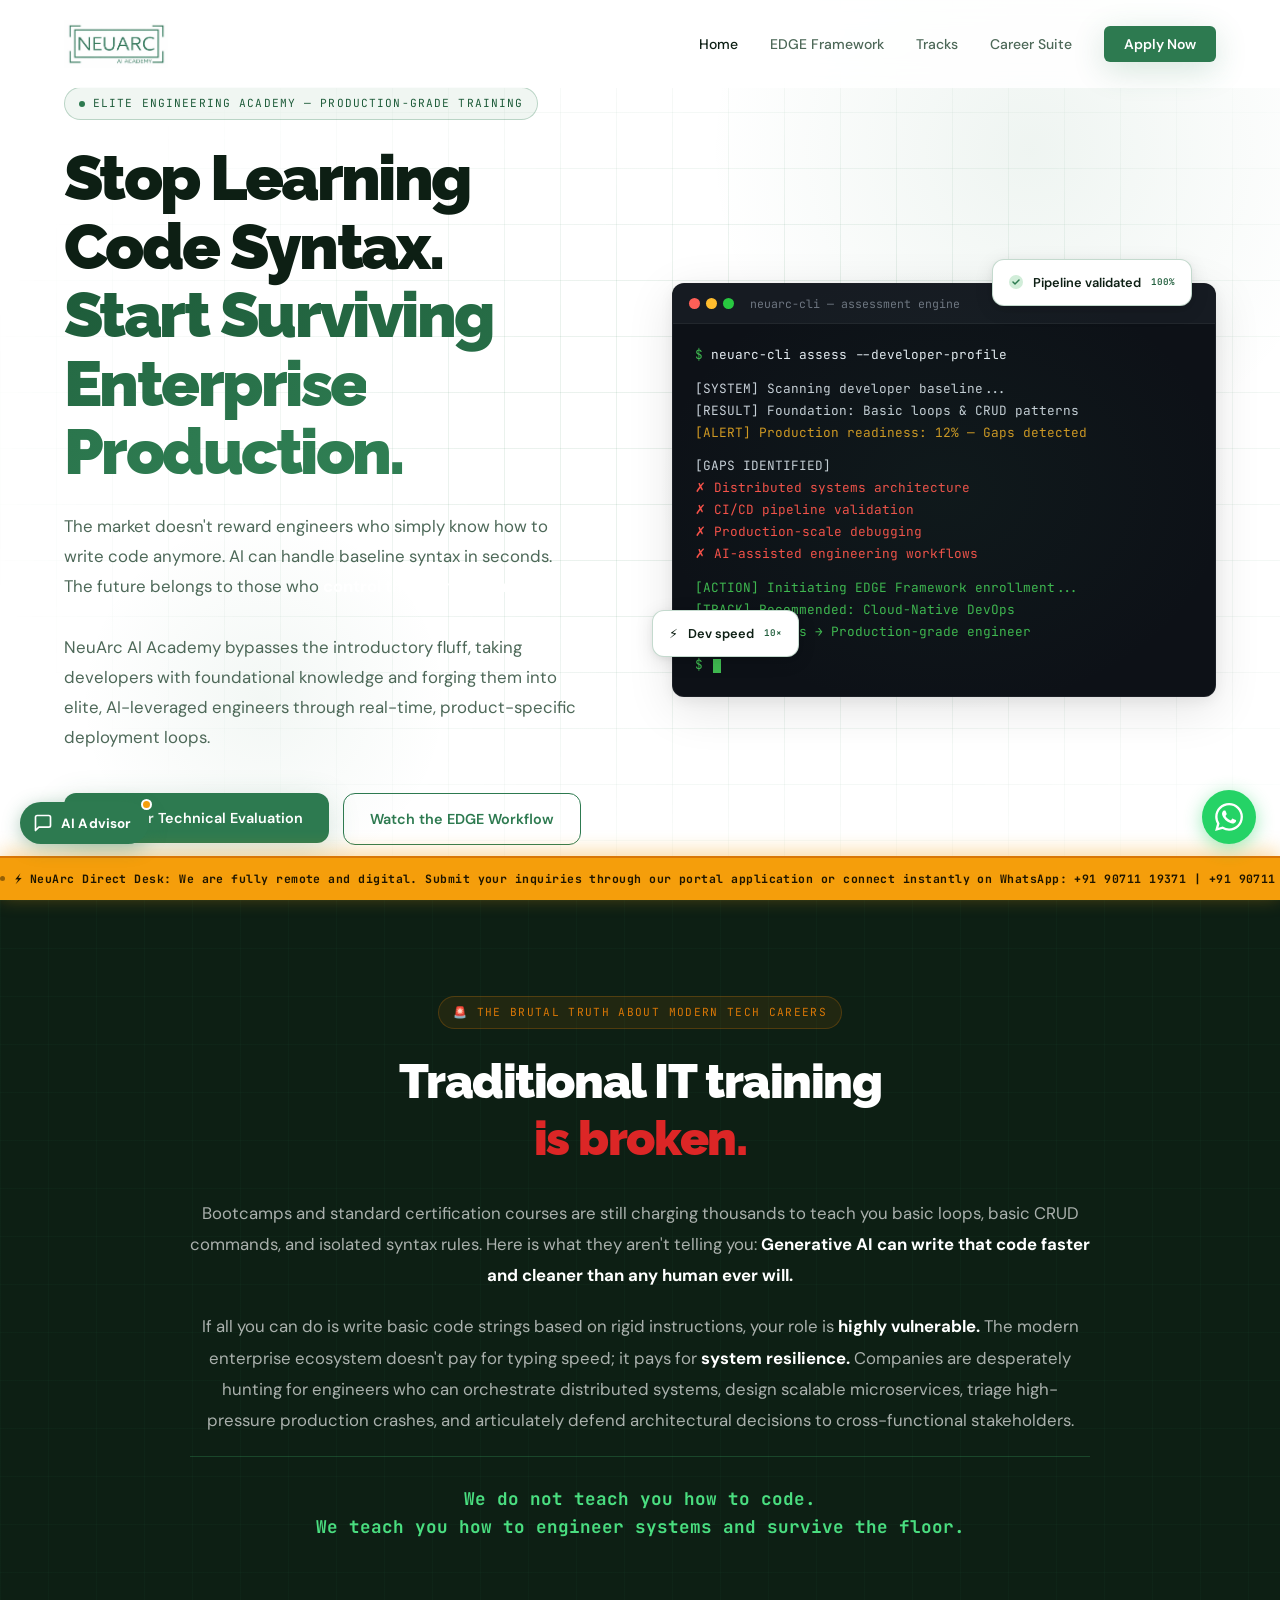
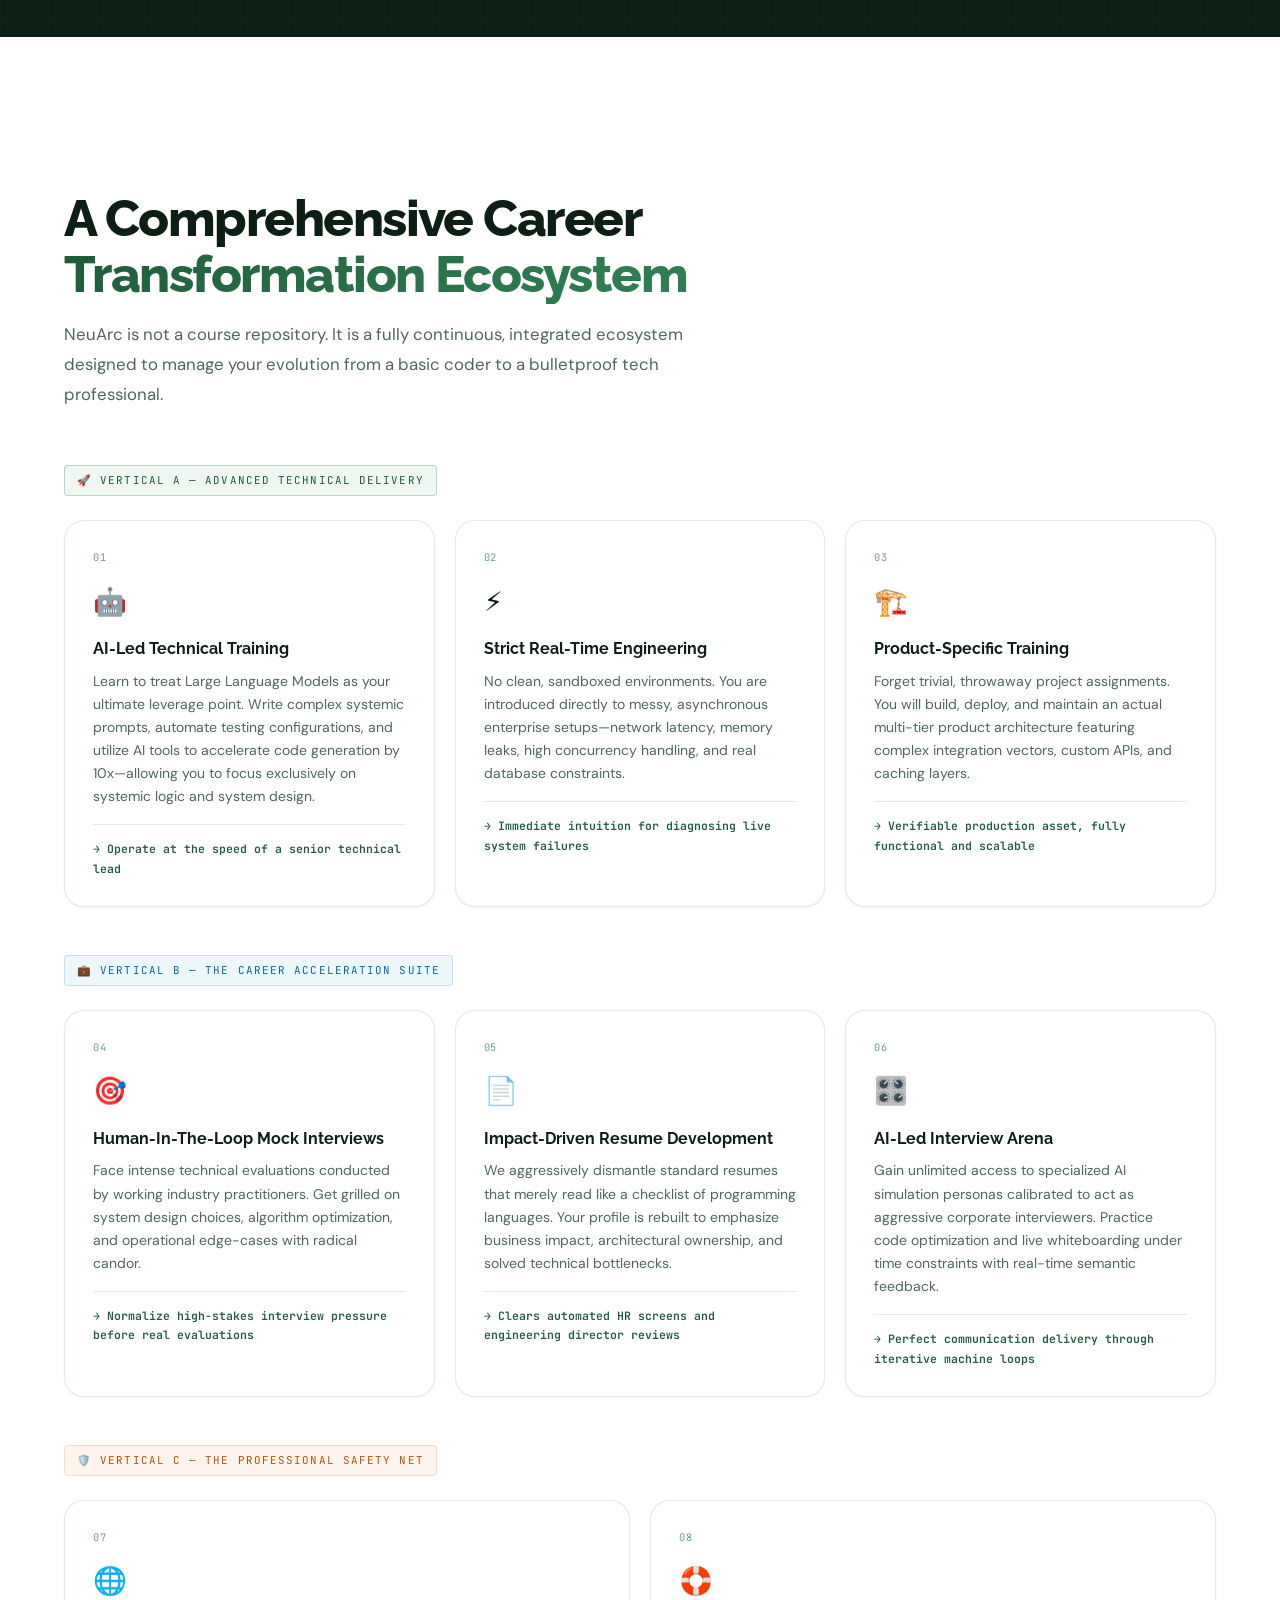
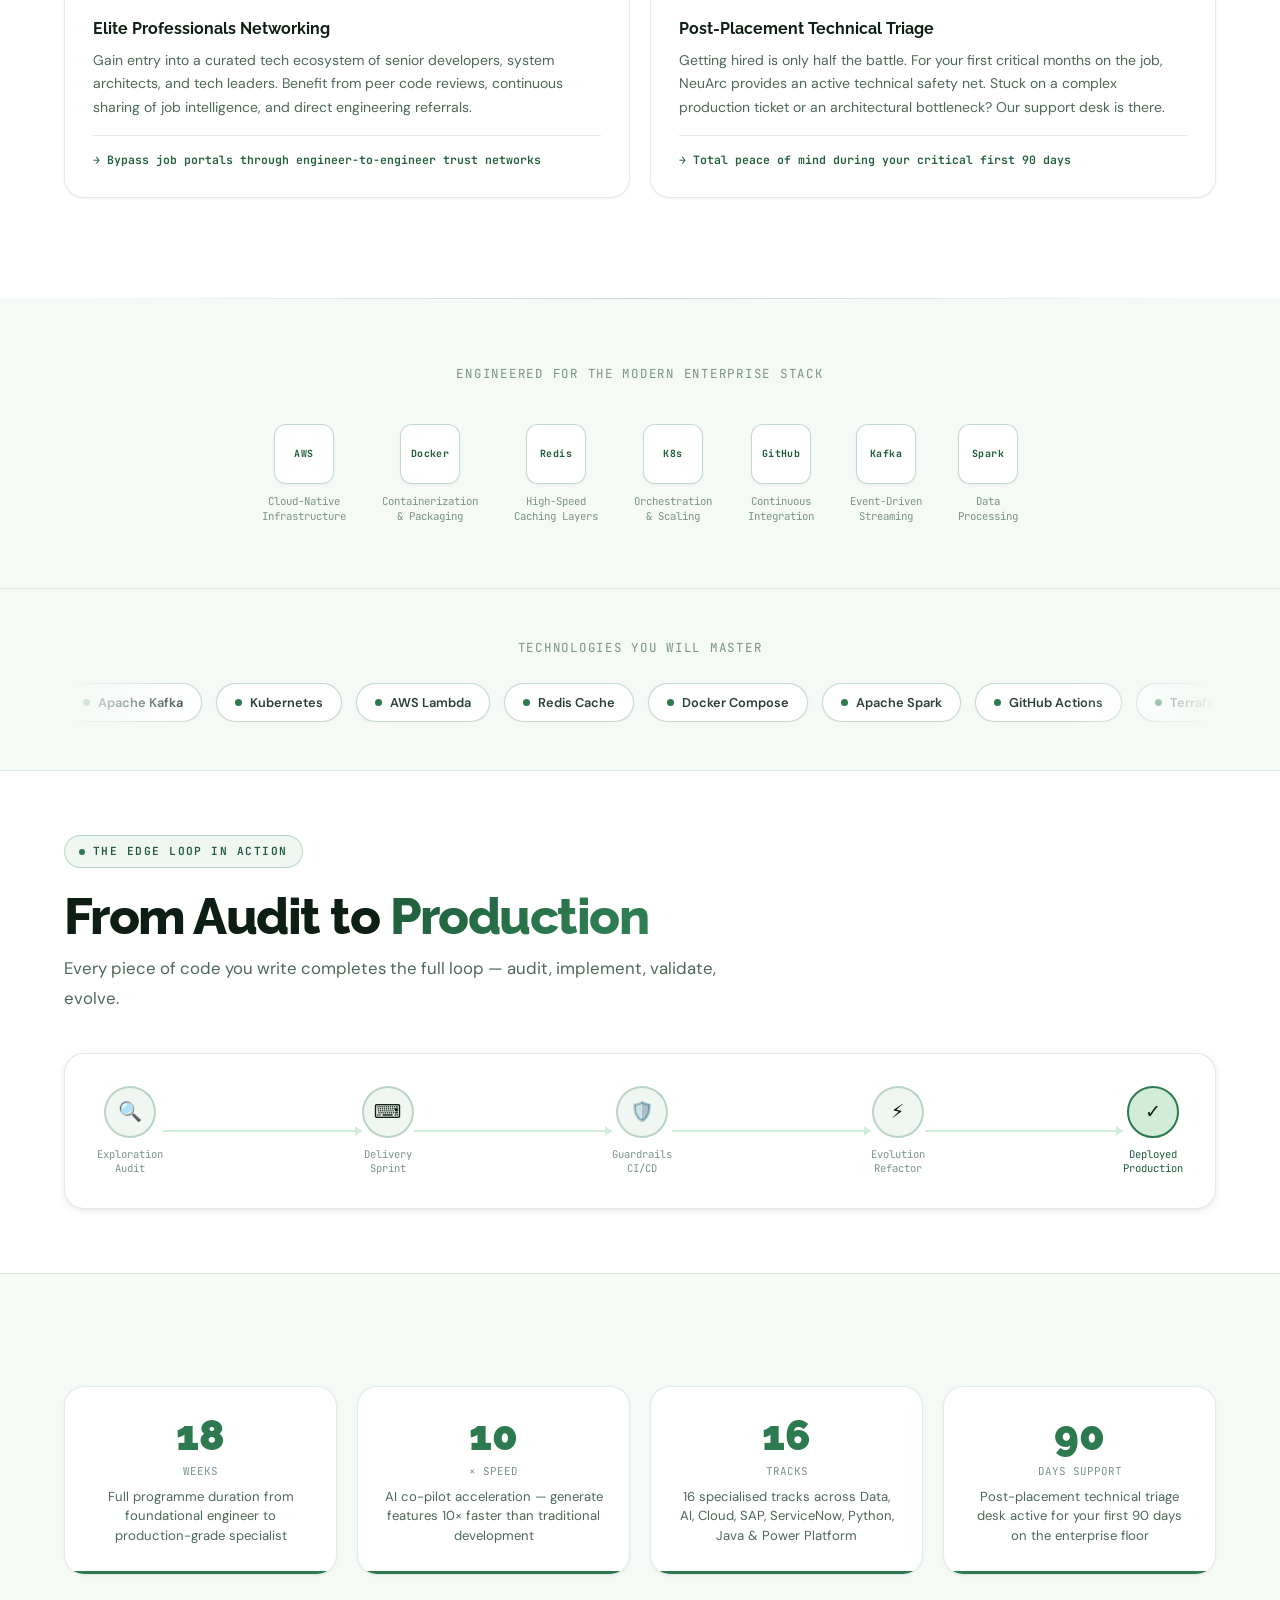
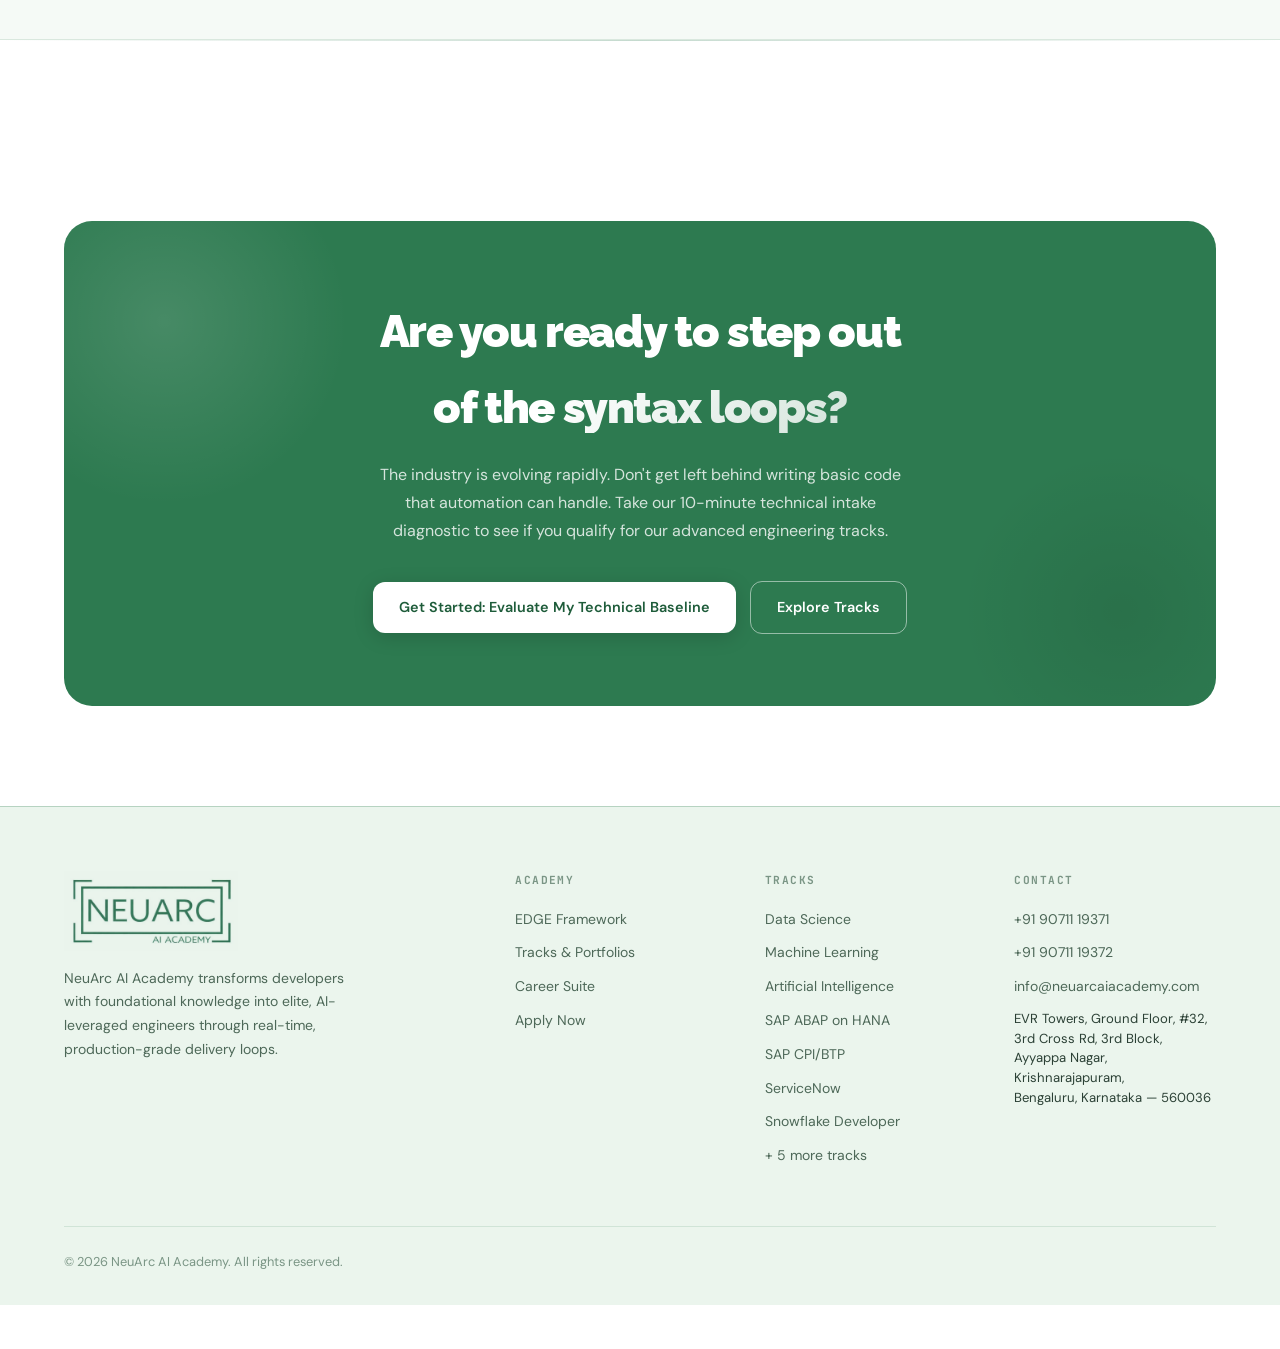
==== index.html @ cd100f67 "fix: update address to EVR Towers across all pages Co-Authored-By: Claude Sonnet 4.6 <noreply@anthro" ====
﻿<!DOCTYPE html>
<html lang="en">
<head>
  <meta charset="UTF-8" />
  <meta name="viewport" content="width=device-width, initial-scale=1.0" />
  <meta name="description" content="NeuArc AI Academy — Stop Learning Code Syntax. Start Surviving Enterprise Production. Elite engineering training for developers ready to architect at scale." />
  <title>NeuArc AI Academy — Enterprise Engineering Training</title>
  <link rel="preconnect" href="https://fonts.googleapis.com" />
  <link rel="preconnect" href="https://fonts.gstatic.com" crossorigin />
  <link href="https://fonts.googleapis.com/css2?family=Raleway:wght@400;500;600;700;800;900&family=DM+Sans:opsz,wght@9..40,300;9..40,400;9..40,500;9..40,600;9..40,700&family=JetBrains+Mono:wght@400;500;600;700&display=swap" rel="stylesheet" />
  <link rel="stylesheet" href="css/style.css" />
</head>
<body>

<!-- ══ Navigation ══ -->
<nav id="navbar">
  <div class="nav-container">
    <a href="index.html" class="nav-logo">
      <img class="nav-logo-img" src="assets/neuarc-logo.png" alt="NeuArc AI Academy"
           onerror="this.style.display='none';this.nextElementSibling.style.display='flex'" />
      <span class="logo-css">NEUARC <span class="logo-css-sub">AI ACADEMY</span></span>
    </a>
    <button class="nav-toggle" id="navToggle" aria-label="Toggle menu">
      <span></span><span></span><span></span>
    </button>
    <ul class="nav-links" id="navLinks">
      <li><a href="index.html">Home</a></li>
      <li><a href="edge-framework.html">EDGE Framework</a></li>
      <li><a href="tracks.html">Tracks</a></li>
      <li><a href="career.html">Career Suite</a></li>
      <li><a href="apply.html" class="nav-cta">Apply Now</a></li>
    </ul>
  </div>
</nav>

<!-- ══ Hero ══ -->
<section class="hero" id="home">
  <div class="hero-bg">
    <div class="hero-grid"></div>
    <div class="hero-glow hero-glow-1"></div>
    <div class="hero-glow hero-glow-2"></div>
  </div>
  <div class="hero-inner">

    <!-- Left: Copy -->
    <div class="hero-left">
      <!-- Mobile-only greeting -->
      <div class="hero-mobile-greeting">
        <p>Hello,</p>
        <h2>Welcome to new era of<br /><span class="gradient-text">career transformation.</span></h2>
      </div>
      <div class="hero-badge reveal">
        <span class="badge-dot"></span>
        Elite Engineering Academy &mdash; Production-Grade Training
      </div>
      <h1 class="hero-title reveal d1">
        Stop Learning<br />Code Syntax.<br />
        <span class="gradient-text">Start Surviving<br />Enterprise Production.</span>
      </h1>
      <p class="hero-sub reveal d2">
        The market doesn't reward engineers who simply know how to write code anymore.
        AI can handle baseline syntax in seconds. The future belongs to those who
        <strong style="color:var(--white)">control the architecture.</strong>
        <br /><br />
        NeuArc AI Academy bypasses the introductory fluff, taking developers with
        foundational knowledge and forging them into elite, AI-leveraged engineers through
        real-time, product-specific deployment loops.
      </p>
      <div class="hero-ctas reveal d3">
        <a href="#apply" class="btn btn-primary">Apply for Technical Evaluation</a>
        <a href="edge-framework.html" class="btn btn-outline">Watch the EDGE Workflow</a>
      </div>
      <span class="btn-sub reveal d4">Admission is selective. 10-minute assessment of your basic syntax/logic loops required.</span>
    </div>

    <!-- Right: Terminal mockup + floating cards -->
    <div class="hero-right reveal d2">
      <div class="hero-terminal-wrap">
        <!-- Floating animated stat cards -->
        <div class="hero-float-card">
          <svg width="14" height="14" viewBox="0 0 14 14" fill="none"><circle cx="7" cy="7" r="7" fill="#D1EDD9"/><path d="M4 7l2 2 4-4" stroke="#2D7A50" stroke-width="1.5" stroke-linecap="round" stroke-linejoin="round"/></svg>
          <span>Pipeline validated</span>
          <span style="color:var(--g-dark);font-family:var(--font-mono);font-size:0.72em">100%</span>
        </div>
        <div class="hero-float-card">
          <span style="font-size:1em">⚡</span>
          <span>Dev speed</span>
          <span style="color:var(--g-dark);font-family:var(--font-mono);font-size:0.72em">10×</span>
        </div>
        <div class="terminal">
          <div class="terminal-header">
            <div class="terminal-dots">
              <span class="terminal-dot dot-red"></span>
              <span class="terminal-dot dot-yellow"></span>
              <span class="terminal-dot dot-green"></span>
            </div>
            <span class="terminal-title">neuarc-cli — assessment engine</span>
          </div>
          <div class="terminal-body">
            <span class="t-line"><span class="t-prompt">$</span> <span class="t-cmd">neuarc-cli assess --developer-profile</span></span>
            <span class="t-blank"></span>
            <span class="t-line t-output">[SYSTEM] Scanning developer baseline...</span>
            <span class="t-line t-output">[RESULT] Foundation: Basic loops &amp; CRUD patterns</span>
            <span class="t-line t-alert">[ALERT]  Production readiness: 12% — Gaps detected</span>
            <span class="t-blank"></span>
            <span class="t-line t-output">[GAPS IDENTIFIED]</span>
            <span class="t-line t-error">  ✗  Distributed systems architecture</span>
            <span class="t-line t-error">  ✗  CI/CD pipeline validation</span>
            <span class="t-line t-error">  ✗  Production-scale debugging</span>
            <span class="t-line t-error">  ✗  AI-assisted engineering workflows</span>
            <span class="t-blank"></span>
            <span class="t-line t-success">[ACTION] Initiating EDGE Framework enrollment...</span>
            <span class="t-line t-success">[TRACK]  Recommended: Cloud-Native DevOps</span>
            <span class="t-line t-success">[ETA]    18 weeks → Production-grade engineer</span>
            <span class="t-blank"></span>
            <span class="t-line"><span class="t-prompt">$</span> <span class="cursor-blink"></span></span>
          </div>
        </div>
      </div>
    </div>

  </div>
</section>

<!-- ══ Reality Check ══ -->
<section class="reality-section">
  <div class="container">
    <div class="reality-inner">
      <div class="reality-tag reveal">🚨 The Brutal Truth About Modern Tech Careers</div>
      <h2 class="reality-headline reveal d1">
        Traditional IT training<br />
        <span style="color:var(--red)">is broken.</span>
      </h2>
      <p class="reality-body reveal d2">
        Bootcamps and standard certification courses are still charging thousands to teach you
        basic loops, basic CRUD commands, and isolated syntax rules. Here is what they aren't
        telling you: <strong>Generative AI can write that code faster and cleaner than any human ever will.</strong>
      </p>
      <p class="reality-body reveal d3">
        If all you can do is write basic code strings based on rigid instructions, your role is
        <strong>highly vulnerable.</strong> The modern enterprise ecosystem doesn't pay for typing speed;
        it pays for <strong>system resilience.</strong> Companies are desperately hunting for engineers who
        can orchestrate distributed systems, design scalable microservices, triage high-pressure
        production crashes, and articulately defend architectural decisions to cross-functional stakeholders.
      </p>
      <p class="reality-kicker reveal d4">
        We do not teach you how to code.<br />
        We teach you how to engineer systems and survive the floor.
      </p>
    </div>
  </div>
</section>

<!-- ══ 8-Pillar Portfolio Matrix ══ -->
<section class="section" id="ecosystem">
  <div class="container">
    <div class="section-tag reveal">Ecosystem</div>
    <h2 class="section-title reveal d1">
      A Comprehensive Career<br />
      <span class="gradient-text">Transformation Ecosystem</span>
    </h2>
    <p class="section-sub reveal d2">
      NeuArc is not a course repository. It is a fully continuous, integrated ecosystem
      designed to manage your evolution from a basic coder to a bulletproof tech professional.
    </p>

    <!-- Vertical A -->
    <div style="margin-top:56px">
      <div class="vertical-tag vert-a reveal">🚀 Vertical A — Advanced Technical Delivery</div>
      <div class="matrix-grid">
        <div class="matrix-card reveal d1">
          <div class="matrix-num">01</div>
          <div class="matrix-icon">🤖</div>
          <h4 class="matrix-title">AI-Led Technical Training</h4>
          <p class="matrix-desc">Learn to treat Large Language Models as your ultimate leverage point. Write complex systemic prompts, automate testing configurations, and utilize AI tools to accelerate code generation by 10x—allowing you to focus exclusively on systemic logic and system design.</p>
          <div class="matrix-outcome">→ Operate at the speed of a senior technical lead</div>
        </div>
        <div class="matrix-card reveal d2">
          <div class="matrix-num">02</div>
          <div class="matrix-icon">⚡</div>
          <h4 class="matrix-title">Strict Real-Time Engineering</h4>
          <p class="matrix-desc">No clean, sandboxed environments. You are introduced directly to messy, asynchronous enterprise setups—network latency, memory leaks, high concurrency handling, and real database constraints.</p>
          <div class="matrix-outcome">→ Immediate intuition for diagnosing live system failures</div>
        </div>
        <div class="matrix-card reveal d3">
          <div class="matrix-num">03</div>
          <div class="matrix-icon">🏗️</div>
          <h4 class="matrix-title">Product-Specific Training</h4>
          <p class="matrix-desc">Forget trivial, throwaway project assignments. You will build, deploy, and maintain an actual multi-tier product architecture featuring complex integration vectors, custom APIs, and caching layers.</p>
          <div class="matrix-outcome">→ Verifiable production asset, fully functional and scalable</div>
        </div>
      </div>
    </div>

    <!-- Vertical B -->
    <div style="margin-top:48px">
      <div class="vertical-tag vert-b reveal">💼 Vertical B — The Career Acceleration Suite</div>
      <div class="matrix-grid">
        <div class="matrix-card reveal d1">
          <div class="matrix-num">04</div>
          <div class="matrix-icon">🎯</div>
          <h4 class="matrix-title">Human-In-The-Loop Mock Interviews</h4>
          <p class="matrix-desc">Face intense technical evaluations conducted by working industry practitioners. Get grilled on system design choices, algorithm optimization, and operational edge-cases with radical candor.</p>
          <div class="matrix-outcome">→ Normalize high-stakes interview pressure before real evaluations</div>
        </div>
        <div class="matrix-card reveal d2">
          <div class="matrix-num">05</div>
          <div class="matrix-icon">📄</div>
          <h4 class="matrix-title">Impact-Driven Resume Development</h4>
          <p class="matrix-desc">We aggressively dismantle standard resumes that merely read like a checklist of programming languages. Your profile is rebuilt to emphasize business impact, architectural ownership, and solved technical bottlenecks.</p>
          <div class="matrix-outcome">→ Clears automated HR screens and engineering director reviews</div>
        </div>
        <div class="matrix-card reveal d3">
          <div class="matrix-num">06</div>
          <div class="matrix-icon">🎛️</div>
          <h4 class="matrix-title">AI-Led Interview Arena</h4>
          <p class="matrix-desc">Gain unlimited access to specialized AI simulation personas calibrated to act as aggressive corporate interviewers. Practice code optimization and live whiteboarding under time constraints with real-time semantic feedback.</p>
          <div class="matrix-outcome">→ Perfect communication delivery through iterative machine loops</div>
        </div>
      </div>
    </div>

    <!-- Vertical C -->
    <div style="margin-top:48px">
      <div class="vertical-tag vert-c reveal">🛡️ Vertical C — The Professional Safety Net</div>
      <div class="matrix-grid" style="grid-template-columns: repeat(2,1fr)">
        <div class="matrix-card reveal d1">
          <div class="matrix-num">07</div>
          <div class="matrix-icon">🌐</div>
          <h4 class="matrix-title">Elite Professionals Networking</h4>
          <p class="matrix-desc">Gain entry into a curated tech ecosystem of senior developers, system architects, and tech leaders. Benefit from peer code reviews, continuous sharing of job intelligence, and direct engineering referrals.</p>
          <div class="matrix-outcome">→ Bypass job portals through engineer-to-engineer trust networks</div>
        </div>
        <div class="matrix-card reveal d2">
          <div class="matrix-num">08</div>
          <div class="matrix-icon">🛟</div>
          <h4 class="matrix-title">Post-Placement Technical Triage</h4>
          <p class="matrix-desc">Getting hired is only half the battle. For your first critical months on the job, NeuArc provides an active technical safety net. Stuck on a complex production ticket or an architectural bottleneck? Our support desk is there.</p>
          <div class="matrix-outcome">→ Total peace of mind during your critical first 90 days</div>
        </div>
      </div>
    </div>
  </div>
</section>

<!-- ══ Tech Stack ══ -->
<div class="divider"></div>
<section class="stack-section">
  <div class="container">
    <p class="stack-title reveal">Engineered for the modern enterprise stack</p>
    <div class="stack-logos">
      <div class="stack-item reveal d1">
        <div class="stack-logo-box">AWS</div>
        <span class="stack-label">Cloud-Native<br />Infrastructure</span>
      </div>
      <div class="stack-item reveal d2">
        <div class="stack-logo-box">Docker</div>
        <span class="stack-label">Containerization<br />&amp; Packaging</span>
      </div>
      <div class="stack-item reveal d3">
        <div class="stack-logo-box">Redis</div>
        <span class="stack-label">High-Speed<br />Caching Layers</span>
      </div>
      <div class="stack-item reveal d4">
        <div class="stack-logo-box">K8s</div>
        <span class="stack-label">Orchestration<br />&amp; Scaling</span>
      </div>
      <div class="stack-item reveal d5">
        <div class="stack-logo-box">GitHub</div>
        <span class="stack-label">Continuous<br />Integration</span>
      </div>
      <div class="stack-item reveal d6">
        <div class="stack-logo-box">Kafka</div>
        <span class="stack-label">Event-Driven<br />Streaming</span>
      </div>
      <div class="stack-item reveal d7">
        <div class="stack-logo-box">Spark</div>
        <span class="stack-label">Data<br />Processing</span>
      </div>
    </div>
  </div>
</section>
<!-- ══ Animated Marquee Strip ══ -->
<div class="visual-strip">
  <div class="container" style="overflow:hidden">
    <p class="stack-title" style="margin-bottom:24px">Technologies you will master</p>
    <div style="overflow:hidden;mask-image:linear-gradient(90deg,transparent,#000 12%,#000 88%,transparent)">
      <div class="anim-badge-row">
        <!-- First set -->
        <div class="anim-badge"><span class="anim-badge-dot"></span>Apache Kafka</div>
        <div class="anim-badge"><span class="anim-badge-dot"></span>Kubernetes</div>
        <div class="anim-badge"><span class="anim-badge-dot"></span>AWS Lambda</div>
        <div class="anim-badge"><span class="anim-badge-dot"></span>Redis Cache</div>
        <div class="anim-badge"><span class="anim-badge-dot"></span>Docker Compose</div>
        <div class="anim-badge"><span class="anim-badge-dot"></span>Apache Spark</div>
        <div class="anim-badge"><span class="anim-badge-dot"></span>GitHub Actions</div>
        <div class="anim-badge"><span class="anim-badge-dot"></span>Terraform IaC</div>
        <div class="anim-badge"><span class="anim-badge-dot"></span>PostgreSQL</div>
        <div class="anim-badge"><span class="anim-badge-dot"></span>ArgoCD GitOps</div>
        <div class="anim-badge"><span class="anim-badge-dot"></span>Prometheus</div>
        <div class="anim-badge"><span class="anim-badge-dot"></span>Delta Lake</div>
        <div class="anim-badge"><span class="anim-badge-dot"></span>FastAPI</div>
        <div class="anim-badge"><span class="anim-badge-dot"></span>Celery + Redis</div>
        <!-- Duplicate for seamless loop -->
        <div class="anim-badge"><span class="anim-badge-dot"></span>Apache Kafka</div>
        <div class="anim-badge"><span class="anim-badge-dot"></span>Kubernetes</div>
        <div class="anim-badge"><span class="anim-badge-dot"></span>AWS Lambda</div>
        <div class="anim-badge"><span class="anim-badge-dot"></span>Redis Cache</div>
        <div class="anim-badge"><span class="anim-badge-dot"></span>Docker Compose</div>
        <div class="anim-badge"><span class="anim-badge-dot"></span>Apache Spark</div>
        <div class="anim-badge"><span class="anim-badge-dot"></span>GitHub Actions</div>
        <div class="anim-badge"><span class="anim-badge-dot"></span>Terraform IaC</div>
        <div class="anim-badge"><span class="anim-badge-dot"></span>PostgreSQL</div>
        <div class="anim-badge"><span class="anim-badge-dot"></span>ArgoCD GitOps</div>
        <div class="anim-badge"><span class="anim-badge-dot"></span>Prometheus</div>
        <div class="anim-badge"><span class="anim-badge-dot"></span>Delta Lake</div>
        <div class="anim-badge"><span class="anim-badge-dot"></span>FastAPI</div>
        <div class="anim-badge"><span class="anim-badge-dot"></span>Celery + Redis</div>
      </div>
    </div>
  </div>
</div>

<!-- ══ Animated Pipeline Flow ══ -->
<section class="section-sm">
  <div class="container">
    <div class="section-tag reveal">The EDGE Loop in Action</div>
    <h2 class="section-title reveal d1" style="margin-bottom:8px">
      From Audit to <span class="gradient-text">Production</span>
    </h2>
    <p class="section-sub reveal d2" style="margin-bottom:40px">Every piece of code you write completes the full loop — audit, implement, validate, evolve.</p>
    <div class="pipe-flow reveal d3">
      <div class="pipe-node">
        <div class="pipe-node-circle">🔍</div>
        <div class="pipe-node-label">Exploration<br/>Audit</div>
      </div>
      <div class="pipe-arrow"><div class="pipe-progress"></div></div>
      <div class="pipe-node">
        <div class="pipe-node-circle">⌨️</div>
        <div class="pipe-node-label">Delivery<br/>Sprint</div>
      </div>
      <div class="pipe-arrow"><div class="pipe-progress"></div></div>
      <div class="pipe-node">
        <div class="pipe-node-circle">🛡️</div>
        <div class="pipe-node-label">Guardrails<br/>CI/CD</div>
      </div>
      <div class="pipe-arrow"><div class="pipe-progress"></div></div>
      <div class="pipe-node">
        <div class="pipe-node-circle">⚡</div>
        <div class="pipe-node-label">Evolution<br/>Refactor</div>
      </div>
      <div class="pipe-arrow"><div class="pipe-progress"></div></div>
      <div class="pipe-node">
        <div class="pipe-node-circle" style="background:var(--g-pale);border-color:var(--g)">✓</div>
        <div class="pipe-node-label" style="color:var(--g-dark)">Deployed<br/>Production</div>
      </div>
    </div>
  </div>
</section>

<!-- ══ Animated Metrics ══ -->
<section class="section-sm" style="background:var(--bg-2);border-top:1px solid var(--border);border-bottom:1px solid var(--border)">
  <div class="container">
    <div class="metrics-marquee reveal">
      <div class="metric-tile">
        <div class="metric-tile-val" data-target="18">0</div>
        <div style="font-family:var(--font-mono);font-size:0.68rem;color:var(--text-4);margin-bottom:6px">WEEKS</div>
        <div class="metric-tile-desc">Full programme duration from foundational engineer to production-grade specialist</div>
      </div>
      <div class="metric-tile">
        <div class="metric-tile-val" data-target="10">0</div>
        <div style="font-family:var(--font-mono);font-size:0.68rem;color:var(--text-4);margin-bottom:6px">× SPEED</div>
        <div class="metric-tile-desc">AI co-pilot acceleration — generate features 10× faster than traditional development</div>
      </div>
      <div class="metric-tile">
        <div class="metric-tile-val" data-target="16">0</div>
        <div style="font-family:var(--font-mono);font-size:0.68rem;color:var(--text-4);margin-bottom:6px">TRACKS</div>
        <div class="metric-tile-desc">16 specialised tracks across Data, AI, Cloud, SAP, ServiceNow, Python, Java &amp; Power Platform</div>
      </div>
      <div class="metric-tile">
        <div class="metric-tile-val" data-target="90">0</div>
        <div style="font-family:var(--font-mono);font-size:0.68rem;color:var(--text-4);margin-bottom:6px">DAYS SUPPORT</div>
        <div class="metric-tile-desc">Post-placement technical triage desk active for your first 90 days on the enterprise floor</div>
      </div>
    </div>
  </div>
</section>

<div class="divider"></div>

<!-- ══ CTA Banner ══ -->
<section class="section" id="apply">
  <div class="container">
    <div class="cta-banner reveal">
      <h2>Are you ready to step out<br />of the <span class="gradient-text">syntax loops?</span></h2>
      <p>The industry is evolving rapidly. Don't get left behind writing basic code that automation can handle. Take our 10-minute technical intake diagnostic to see if you qualify for our advanced engineering tracks.</p>
      <div class="cta-btns">
        <a href="apply.html" class="btn btn-primary">Get Started: Evaluate My Technical Baseline</a>
        <a href="tracks.html" class="btn btn-outline">Explore Tracks</a>
      </div>
    </div>
  </div>
</section>

<!-- ══ Footer ══ -->
<footer>
  <div class="container">
    <div class="footer-inner">
      <div class="footer-brand">
        <img src="assets/neuarc-logo.png" alt="NeuArc AI Academy"
             onerror="this.style.display='none'" />
        <p>NeuArc AI Academy transforms developers with foundational knowledge into elite, AI-leveraged engineers through real-time, production-grade delivery loops.</p>
      </div>
      <div class="footer-col">
        <h5>Academy</h5>
        <a href="edge-framework.html">EDGE Framework</a>
        <a href="tracks.html">Tracks &amp; Portfolios</a>
        <a href="career.html">Career Suite</a>
        <a href="#apply">Apply Now</a>
      </div>
      <div class="footer-col">
        <h5>Tracks</h5>
        <a href="tracks.html">Data Science</a>
        <a href="tracks.html">Machine Learning</a>
        <a href="tracks.html">Artificial Intelligence</a>
        <a href="tracks.html">SAP ABAP on HANA</a>
        <a href="tracks.html">SAP CPI/BTP</a>
        <a href="tracks.html">ServiceNow</a>
        <a href="tracks.html">Snowflake Developer</a>
        <a href="tracks.html">+ 5 more tracks</a>
      </div>
      <div class="footer-col">
        <h5>Contact</h5>
        <a href="tel:+919071119371">+91 90711 19371</a>
        <a href="tel:+919071119372">+91 90711 19372</a>
        <a href="mailto:info@neuarcaiacademy.com">info@neuarcaiacademy.com</a>
        <span style="font-size:0.82rem;line-height:1.5;color:var(--text-2);display:block;margin-top:8px;">EVR Towers, Ground Floor, #32, 3rd Cross Rd, 3rd Block,<br>Ayyappa Nagar, Krishnarajapuram,<br>Bengaluru, Karnataka — 560036</span>
      </div>
    </div>
    <div class="footer-bottom">
      <span>&copy; 2026 NeuArc AI Academy. All rights reserved.</span>
    </div>
  </div>
</footer>

<script src="js/main.js"></script>
<script src="js/chatbot.js"></script>
<script src="js/whatsapp.js"></script>


<!-- ══ Bottom Running Banner ══ -->
<div class="bottom-banner">
  <div class="bottom-banner-track">
    <span class="bottom-banner-item"><span class="bottom-banner-sep"></span>&#x26A1; NeuArc Direct Desk: We are fully remote and digital. Submit your inquiries through our portal application or connect instantly on WhatsApp: +91 90711 19371 | +91 90711 19372 | info@neuarcaiacademy.com.</span>
    <span class="bottom-banner-item"><span class="bottom-banner-sep"></span>&#x26A1; NeuArc Direct Desk: We are fully remote and digital. Submit your inquiries through our portal application or connect instantly on WhatsApp: +91 90711 19371 | +91 90711 19372 | info@neuarcaiacademy.com.</span>
    <span class="bottom-banner-item"><span class="bottom-banner-sep"></span>&#x26A1; NeuArc Direct Desk: We are fully remote and digital. Submit your inquiries through our portal application or connect instantly on WhatsApp: +91 90711 19371 | +91 90711 19372 | info@neuarcaiacademy.com.</span>
    <span class="bottom-banner-item"><span class="bottom-banner-sep"></span>&#x26A1; NeuArc Direct Desk: We are fully remote and digital. Submit your inquiries through our portal application or connect instantly on WhatsApp: +91 90711 19371 | +91 90711 19372 | info@neuarcaiacademy.com.</span>
  </div>
</div>
</body>
</html>
---- css/style.css ----
/* ══════════════════════════════════════════════
   NeuArc AI Academy — Light Theme Design System
   Fonts: Raleway (headings) + DM Sans (body) + JetBrains Mono (code)
   ══════════════════════════════════════════════ */

/* ── Reset & Variables ── */
*, *::before, *::after { box-sizing: border-box; margin: 0; padding: 0; }

:root {
  /* ── Backgrounds ── */
  --bg:          #FFFFFF;
  --bg-2:        #F5FAF6;
  --bg-3:        #EBF5ED;
  --bg-card:     #FFFFFF;
  --bg-section:  #F5FAF6;
  --bg-terminal: #0D1117;
  --bg-code:     #111827;

  /* ── Brand Green (NeuArc logo) ── */
  --g:           #2D7A50;
  --g-dark:      #1E5C3A;
  --g-mid:       #3A9462;
  --g-light:     #5ABF82;
  --g-bright:    #4ADE80;
  --g-pale:      #D1EDD9;
  --g-bg:        rgba(45, 122, 80, 0.07);
  --g-glow:      rgba(45, 122, 80, 0.22);
  --g-glow-lg:   rgba(45, 122, 80, 0.35);

  /* ── Text Scale ── */
  --text-1:  #0D1F14;
  --text-2:  #2B4035;
  --text-3:  #4D6858;
  --text-4:  #7A9585;
  --text-5:  #A8C0AF;

  /* ── Borders ── */
  --border:    rgba(45, 122, 80, 0.14);
  --border-2:  rgba(45, 122, 80, 0.28);
  --border-3:  rgba(45, 122, 80, 0.5);

  /* ── Shadows ── */
  --shadow-xs: 0 1px 3px rgba(0,0,0,0.05);
  --shadow-sm: 0 2px 8px rgba(0,0,0,0.07), 0 1px 3px rgba(0,0,0,0.04);
  --shadow:    0 4px 20px rgba(0,0,0,0.09), 0 2px 6px rgba(0,0,0,0.05);
  --shadow-lg: 0 12px 48px rgba(0,0,0,0.11), 0 4px 14px rgba(0,0,0,0.06);
  --shadow-green:    0 8px 32px rgba(45,122,80,0.2);
  --shadow-green-lg: 0 16px 56px rgba(45,122,80,0.28);

  /* ── Semantic ── */
  --red:   #DC2626;
  --amber: #D97706;
  --cyan:  #0891B2;
  --white: #FFFFFF;

  /* ── Fonts ── */
  --font-head: 'Raleway', 'DM Sans', system-ui, sans-serif;
  --font-sans: 'DM Sans', system-ui, sans-serif;
  --font-mono: 'JetBrains Mono', 'Fira Code', monospace;

  /* ── Radius ── */
  --r-sm:  6px;
  --r:     12px;
  --r-lg:  20px;
  --r-xl:  28px;

  /* ── Transitions ── */
  --t:   0.3s cubic-bezier(0.4, 0, 0.2, 1);
  --t-f: 0.18s ease;
}

html { scroll-behavior: smooth; }

body {
  font-family: var(--font-sans);
  background: var(--bg);
  color: var(--text-1);
  line-height: 1.7;
  overflow-x: hidden;
  -webkit-font-smoothing: antialiased;
}

a { text-decoration: none; color: inherit; }
ul { list-style: none; }
img { max-width: 100%; display: block; }

.container {
  max-width: 1200px;
  margin: 0 auto;
  padding: 0 24px;
}
.section    { padding: 100px 0; }
.section-sm { padding: 64px 0; }

/* ── Scroll Reveal ── */
.reveal {
  opacity: 0;
  transform: translateY(28px);
  transition: opacity 0.65s ease, transform 0.65s ease;
}
.reveal.visible { opacity: 1; transform: none; }
.d1 { transition-delay: 0.08s; }
.d2 { transition-delay: 0.16s; }
.d3 { transition-delay: 0.24s; }
.d4 { transition-delay: 0.32s; }
.d5 { transition-delay: 0.40s; }
.d6 { transition-delay: 0.48s; }
.d7 { transition-delay: 0.56s; }
.d8 { transition-delay: 0.64s; }

/* ── Typography Utilities ── */
.gradient-text {
  background: linear-gradient(135deg, var(--g-dark) 0%, var(--g) 40%, var(--g-mid) 100%);
  background-size: 200% auto;
  -webkit-background-clip: text;
  -webkit-text-fill-color: transparent;
  background-clip: text;
  animation: gradientShift 5s linear infinite;
}

.mono { font-family: var(--font-mono); }

/* ── Section Labels ── */
.section-tag {
  display: inline-flex;
  align-items: center;
  gap: 8px;
  font-family: var(--font-mono);
  font-size: 0.7rem;
  font-weight: 600;
  letter-spacing: 0.13em;
  text-transform: uppercase;
  color: var(--g-dark);
  background: var(--g-bg);
  border: 1px solid var(--border-2);
  border-radius: 100px;
  padding: 6px 14px;
  margin-bottom: 20px;
}
.section-tag::before {
  content: '';
  width: 6px; height: 6px;
  border-radius: 50%;
  background: var(--g);
  animation: pulse 2s infinite;
}

.section-title {
  font-family: var(--font-head);
  font-size: clamp(2rem, 4vw, 3.2rem);
  font-weight: 800;
  line-height: 1.1;
  letter-spacing: -0.03em;
  color: var(--text-1);
  margin-bottom: 16px;
}
.section-sub {
  font-size: 1.05rem;
  color: var(--text-3);
  max-width: 680px;
  line-height: 1.8;
}

/* ── Buttons ── */
.btn {
  display: inline-flex;
  align-items: center;
  gap: 10px;
  padding: 13px 26px;
  border-radius: var(--r);
  font-size: 0.9rem;
  font-weight: 600;
  cursor: pointer;
  transition: var(--t);
  border: none;
  white-space: nowrap;
  font-family: var(--font-sans);
}
.btn-primary {
  background: var(--g);
  color: #fff;
  box-shadow: var(--shadow-green);
}
.btn-primary:hover {
  background: var(--g-dark);
  box-shadow: var(--shadow-green-lg);
  transform: translateY(-2px);
}
.btn-outline {
  background: transparent;
  color: var(--g);
  border: 1.5px solid var(--g);
}
.btn-outline:hover {
  background: var(--g-bg);
  border-color: var(--g-dark);
  color: var(--g-dark);
  transform: translateY(-2px);
}
.btn-ghost {
  background: transparent;
  color: var(--text-3);
  border: 1px solid var(--border);
}
.btn-ghost:hover {
  background: var(--bg-2);
  color: var(--text-1);
}
.btn-sub {
  font-size: 0.73rem;
  color: var(--text-4);
  margin-top: 8px;
  display: block;
  font-family: var(--font-mono);
}

/* ── Navigation ── */
#navbar {
  position: fixed;
  top: 0; left: 0; right: 0;
  z-index: 1000;
  padding: 20px 0;
  transition: var(--t);
  background: rgba(255,255,255,0.85);
  backdrop-filter: blur(12px);
  -webkit-backdrop-filter: blur(12px);
}
#navbar.scrolled {
  background: rgba(255,255,255,0.97);
  padding: 13px 0;
  border-bottom: 1px solid var(--border);
  box-shadow: var(--shadow-xs);
}
.nav-container {
  max-width: 1200px;
  margin: 0 auto;
  padding: 0 24px;
  display: flex;
  align-items: center;
  justify-content: space-between;
  position: relative;
}
.nav-logo { display: flex; align-items: center; gap: 10px; }
.nav-logo-img { height: 48px; width: auto; mix-blend-mode: multiply; }

/* CSS fallback logo */
.logo-css {
  display: none;
  align-items: center;
  gap: 6px;
  font-family: var(--font-head);
  font-weight: 900;
  font-size: 1.1rem;
  letter-spacing: 0.08em;
  color: var(--g);
  position: relative;
  padding: 4px 8px;
  border-top: 2px solid var(--g);
  border-bottom: 2px solid var(--g);
}
.logo-css::before {
  content: '';
  position: absolute;
  top: -2px; left: -2px;
  width: 9px; height: 9px;
  border-top: 2px solid var(--g);
  border-left: 2px solid var(--g);
}
.logo-css::after {
  content: '';
  position: absolute;
  bottom: -2px; right: -2px;
  width: 9px; height: 9px;
  border-bottom: 2px solid var(--g);
  border-right: 2px solid var(--g);
}
.logo-css-sub {
  font-size: 0.5em;
  font-weight: 600;
  color: var(--g-mid);
  letter-spacing: 0.16em;
  display: block;
  line-height: 1;
}
.nav-links {
  display: flex;
  align-items: center;
  gap: 32px;
}
.nav-links a {
  font-size: 0.875rem;
  font-weight: 500;
  color: var(--text-3);
  transition: var(--t-f);
}
.nav-links a:hover,
.nav-links a.nav-active { color: var(--text-1); }
.nav-links .nav-cta {
  background: var(--g);
  color: #fff;
  padding: 9px 20px;
  border-radius: var(--r-sm);
  font-weight: 600;
  box-shadow: var(--shadow-green);
}
.nav-links .nav-cta:hover {
  background: var(--g-dark);
  box-shadow: var(--shadow-green-lg);
  transform: translateY(-1px);
}
.nav-toggle {
  display: none;
  flex-direction: column;
  gap: 5px;
  background: none;
  border: none;
  cursor: pointer;
  padding: 4px;
}
.nav-toggle span {
  display: block;
  width: 24px; height: 2px;
  background: var(--text-1);
  border-radius: 2px;
  transition: var(--t);
}
.nav-toggle.open span:nth-child(1) { transform: translateY(7px) rotate(45deg); }
.nav-toggle.open span:nth-child(2) { opacity: 0; }
.nav-toggle.open span:nth-child(3) { transform: translateY(-7px) rotate(-45deg); }

/* ── Divider ── */
.divider {
  height: 1px;
  background: linear-gradient(90deg, transparent, var(--border-2), transparent);
}

/* ── Page Header (inner pages) ── */
.page-header {
  padding: 160px 0 80px;
  text-align: center;
  position: relative;
  overflow: hidden;
  background: var(--bg-2);
  border-bottom: 1px solid var(--border);
}
.page-header::before {
  content: '';
  position: absolute;
  inset: 0;
  background-image:
    linear-gradient(var(--border) 1px, transparent 1px),
    linear-gradient(90deg, var(--border) 1px, transparent 1px);
  background-size: 48px 48px;
  opacity: 0.6;
}
.page-header .container { position: relative; z-index: 2; }
.page-header h1 {
  font-family: var(--font-head);
  font-size: clamp(2.4rem, 5vw, 4rem);
  font-weight: 900;
  letter-spacing: -0.04em;
  line-height: 1.1;
  color: var(--text-1);
  margin-bottom: 20px;
}
.page-header p {
  font-size: 1.05rem;
  color: var(--text-3);
  max-width: 640px;
  margin: 0 auto;
  line-height: 1.8;
}

/* ── Hero ── */
.hero {
  min-height: 100vh;
  display: flex;
  align-items: center;
  position: relative;
  overflow: hidden;
  padding-top: 80px;
  background: var(--bg);
}
.hero-bg {
  position: absolute;
  inset: 0;
  pointer-events: none;
}
.hero-grid {
  position: absolute;
  inset: 0;
  background-image:
    linear-gradient(var(--border) 1px, transparent 1px),
    linear-gradient(90deg, var(--border) 1px, transparent 1px);
  background-size: 56px 56px;
  mask-image: radial-gradient(ellipse 80% 70% at 60% 50%, #000 30%, transparent 80%);
  opacity: 0.7;
}
.hero-glow {
  position: absolute;
  border-radius: 50%;
  pointer-events: none;
}
.hero-glow-1 {
  width: 700px; height: 700px;
  background: radial-gradient(circle, rgba(45,122,80,0.08) 0%, transparent 65%);
  top: -200px; right: -100px;
}
.hero-glow-2 {
  width: 400px; height: 400px;
  background: radial-gradient(circle, rgba(45,122,80,0.06) 0%, transparent 65%);
  bottom: 0; left: 5%;
}
.hero-inner {
  position: relative;
  z-index: 2;
  display: grid;
  grid-template-columns: 1fr 1fr;
  gap: 64px;
  align-items: center;
  max-width: 1200px;
  margin: 0 auto;
  padding: 0 24px;
  width: 100%;
}
.hero-badge {
  display: inline-flex;
  align-items: center;
  gap: 8px;
  font-family: var(--font-mono);
  font-size: 0.7rem;
  letter-spacing: 0.1em;
  text-transform: uppercase;
  color: var(--g-dark);
  background: var(--g-bg);
  border: 1px solid var(--border-2);
  border-radius: 100px;
  padding: 6px 14px;
  margin-bottom: 24px;
}
.badge-dot {
  width: 6px; height: 6px;
  border-radius: 50%;
  background: var(--g);
  animation: pulse 2s infinite;
}
.hero-title {
  font-family: var(--font-head);
  font-size: clamp(2.6rem, 5vw, 4rem);
  font-weight: 900;
  line-height: 1.07;
  letter-spacing: -0.04em;
  color: var(--text-1);
  margin-bottom: 24px;
}
.hero-sub {
  font-size: 1.05rem;
  color: var(--text-3);
  line-height: 1.8;
  margin-bottom: 40px;
  max-width: 520px;
}
.hero-ctas {
  display: flex;
  align-items: flex-start;
  gap: 14px;
  flex-wrap: wrap;
}

/* ── Hero right visual ── */
.hero-terminal-wrap {
  position: relative;
}
.hero-terminal-wrap::before {
  content: '';
  position: absolute;
  inset: -20px;
  background: radial-gradient(ellipse at center, rgba(45,122,80,0.08) 0%, transparent 70%);
  pointer-events: none;
}

/* ── Floating animated cards above/around terminal ── */
.hero-float-card {
  position: absolute;
  background: #fff;
  border: 1px solid var(--border-2);
  border-radius: var(--r);
  padding: 12px 16px;
  box-shadow: var(--shadow);
  display: flex;
  align-items: center;
  gap: 10px;
  font-size: 0.8rem;
  font-weight: 600;
  color: var(--text-1);
  animation: floatY 4s ease-in-out infinite;
  z-index: 3;
  white-space: nowrap;
}
.hero-float-card .fc-dot {
  width: 8px; height: 8px;
  border-radius: 50%;
}
.hero-float-card:nth-child(1) { top: -24px; right: 24px; animation-delay: 0s; }
.hero-float-card:nth-child(2) { bottom: 40px; left: -20px; animation-delay: 1.5s; animation-duration: 3.5s; }

/* ── Terminal Component ── */
.terminal {
  background: var(--bg-terminal);
  border: 1px solid rgba(255,255,255,0.06);
  border-radius: var(--r);
  overflow: hidden;
  font-family: var(--font-mono);
  font-size: 0.8rem;
  line-height: 1.72;
  box-shadow: var(--shadow-lg);
}
.terminal-header {
  background: #161b22;
  padding: 10px 16px;
  display: flex;
  align-items: center;
  gap: 8px;
  border-bottom: 1px solid rgba(255,255,255,0.05);
}
.terminal-dots { display: flex; gap: 6px; }
.terminal-dot { width: 11px; height: 11px; border-radius: 50%; }
.dot-red    { background: #FF5F57; }
.dot-yellow { background: #FEBC2E; }
.dot-green  { background: #28C840; }
.terminal-title { font-size: 0.72rem; color: #6e7681; margin-left: 8px; }
.terminal-body  { padding: 20px 22px; overflow-x: auto; color: #c9d1d9; }

/* Terminal tokens */
.t-line    { display: block; }
.t-prompt  { color: #3fb950; }
.t-cmd     { color: #e6edf3; }
.t-comment { color: #6e7681; font-style: italic; }
.t-output  { color: #c9d1d9; }
.t-alert   { color: #d29922; }
.t-error   { color: #f85149; }
.t-success { color: #3fb950; }
.t-key     { color: #79c0ff; }
.t-str     { color: #a5d6ff; }
.t-num     { color: #ff7b72; }
.t-kw      { color: #ff7b72; }
.t-fn      { color: #d2a8ff; }
.t-blank   { display: block; height: 0.9em; }

/* Code diff */
.diff-add { color: #3fb950; background: rgba(63,185,80,0.07); display: block; padding: 0 4px; }
.diff-rem { color: #f85149; background: rgba(248,81,73,0.07);  display: block; padding: 0 4px; }
.diff-ctx { color: #6e7681; display: block; padding: 0 4px; }
.diff-hdr { color: #79c0ff; display: block; padding: 0 4px; }

.cursor-blink {
  display: inline-block;
  width: 8px; height: 14px;
  background: #3fb950;
  animation: blink 1.1s step-end infinite;
  vertical-align: middle;
  margin-left: 2px;
}

/* ── Reality Check — stays DARK for impact ── */
.reality-section {
  background: #0D1F14;
  padding: 96px 0;
  position: relative;
  overflow: hidden;
}
.reality-section::before {
  content: '';
  position: absolute;
  inset: 0;
  background-image:
    linear-gradient(rgba(45,122,80,0.06) 1px, transparent 1px),
    linear-gradient(90deg, rgba(45,122,80,0.06) 1px, transparent 1px);
  background-size: 48px 48px;
}
.reality-inner {
  max-width: 900px;
  margin: 0 auto;
  text-align: center;
  position: relative;
  z-index: 1;
}
.reality-tag {
  display: inline-flex;
  align-items: center;
  gap: 8px;
  font-family: var(--font-mono);
  font-size: 0.7rem;
  text-transform: uppercase;
  letter-spacing: 0.12em;
  color: var(--amber);
  background: rgba(217,119,6,0.1);
  border: 1px solid rgba(217,119,6,0.25);
  border-radius: 100px;
  padding: 6px 14px;
  margin-bottom: 24px;
}
.reality-headline {
  font-family: var(--font-head);
  font-size: clamp(1.8rem, 4vw, 3rem);
  font-weight: 900;
  line-height: 1.18;
  letter-spacing: -0.03em;
  color: #FFFFFF;
  margin-bottom: 32px;
}
.reality-body {
  font-size: 1.05rem;
  color: rgba(255,255,255,0.65);
  line-height: 1.85;
  margin-bottom: 20px;
}
.reality-body strong { color: #FFFFFF; }
.reality-kicker {
  font-size: 1.1rem;
  font-weight: 700;
  color: var(--g-bright);
  font-family: var(--font-mono);
  border-top: 1px solid rgba(74,222,128,0.2);
  padding-top: 28px;
  margin-top: 12px;
  line-height: 1.6;
}

/* ── Portfolio Matrix ── */
.vertical-tag {
  display: inline-flex;
  align-items: center;
  gap: 6px;
  font-family: var(--font-mono);
  font-size: 0.68rem;
  text-transform: uppercase;
  letter-spacing: 0.1em;
  padding: 5px 12px;
  border-radius: 4px;
  margin-bottom: 24px;
}
.vert-a { background: var(--g-bg); color: var(--g-dark); border: 1px solid var(--border-2); }
.vert-b { background: rgba(8,145,178,0.07); color: #0369A1; border: 1px solid rgba(8,145,178,0.2); }
.vert-c { background: rgba(217,119,6,0.07); color: #B45309; border: 1px solid rgba(217,119,6,0.2); }

.matrix-grid {
  display: grid;
  grid-template-columns: repeat(3, 1fr);
  gap: 20px;
}
.matrix-card {
  background: var(--bg-card);
  border: 1px solid var(--border);
  border-radius: var(--r-lg);
  padding: 28px;
  transition: var(--t);
  position: relative;
  overflow: hidden;
  box-shadow: var(--shadow-xs);
}
.matrix-card::before {
  content: '';
  position: absolute;
  top: 0; left: 0; right: 0;
  height: 3px;
  background: linear-gradient(90deg, transparent, var(--g), transparent);
  opacity: 0;
  transition: var(--t);
}
.matrix-card:hover {
  border-color: var(--border-2);
  box-shadow: var(--shadow-green);
  transform: translateY(-4px);
}
.matrix-card:hover::before { opacity: 1; }
.matrix-num  { font-family: var(--font-mono); font-size: 0.65rem; color: var(--g); opacity: 0.7; margin-bottom: 12px; letter-spacing: 0.08em; }
.matrix-icon { font-size: 1.7rem; margin-bottom: 14px; }
.matrix-title { font-family: var(--font-head); font-size: 1rem; font-weight: 700; color: var(--text-1); margin-bottom: 10px; line-height: 1.3; }
.matrix-desc  { font-size: 0.875rem; color: var(--text-3); line-height: 1.65; }
.matrix-outcome {
  margin-top: 16px;
  padding-top: 14px;
  border-top: 1px solid var(--border);
  font-family: var(--font-mono);
  font-size: 0.72rem;
  color: var(--g-dark);
  font-weight: 600;
}

/* ── Tech Stack ── */
.stack-section { padding: 64px 0; background: var(--bg-2); }
.stack-title {
  text-align: center;
  font-size: 0.78rem;
  font-family: var(--font-mono);
  color: var(--text-4);
  text-transform: uppercase;
  letter-spacing: 0.14em;
  margin-bottom: 40px;
}
.stack-logos {
  display: flex;
  align-items: center;
  justify-content: center;
  gap: 36px;
  flex-wrap: wrap;
}
.stack-item {
  display: flex;
  flex-direction: column;
  align-items: center;
  gap: 10px;
  opacity: 0.55;
  transition: var(--t);
  cursor: default;
}
.stack-item:hover { opacity: 1; transform: translateY(-3px); }
.stack-logo-box {
  width: 60px; height: 60px;
  border: 1px solid var(--border-2);
  border-radius: var(--r);
  display: flex;
  align-items: center;
  justify-content: center;
  background: var(--bg-card);
  font-family: var(--font-mono);
  font-size: 0.62rem;
  font-weight: 700;
  color: var(--g-dark);
  letter-spacing: 0.04em;
  box-shadow: var(--shadow-xs);
  transition: var(--t);
}
.stack-item:hover .stack-logo-box {
  border-color: var(--g);
  box-shadow: var(--shadow-green);
  color: var(--g-dark);
}
.stack-label {
  font-size: 0.67rem;
  color: var(--text-4);
  font-family: var(--font-mono);
  text-align: center;
  line-height: 1.4;
}

/* ── CTA Banner ── */
.cta-banner {
  background: var(--g);
  border-radius: var(--r-xl);
  padding: 72px 64px;
  text-align: center;
  position: relative;
  overflow: hidden;
  margin-top: 80px;
}
.cta-banner::before {
  content: '';
  position: absolute;
  top: -100px; left: -100px;
  width: 400px; height: 400px;
  background: radial-gradient(circle, rgba(255,255,255,0.12) 0%, transparent 65%);
  pointer-events: none;
}
.cta-banner::after {
  content: '';
  position: absolute;
  bottom: -80px; right: -80px;
  width: 350px; height: 350px;
  background: radial-gradient(circle, rgba(0,0,0,0.08) 0%, transparent 65%);
  pointer-events: none;
}
.cta-banner h2 {
  font-family: var(--font-head);
  font-size: clamp(1.8rem, 3.5vw, 2.8rem);
  font-weight: 900;
  letter-spacing: -0.03em;
  color: #fff;
  margin-bottom: 16px;
  position: relative;
  z-index: 1;
}
.cta-banner p {
  font-size: 1rem;
  color: rgba(255,255,255,0.8);
  max-width: 540px;
  margin: 0 auto 36px;
  line-height: 1.75;
  position: relative;
  z-index: 1;
}
.cta-banner .gradient-text {
  background: linear-gradient(135deg, #fff 0%, rgba(255,255,255,0.8) 100%);
  -webkit-background-clip: text;
  -webkit-text-fill-color: transparent;
  background-clip: text;
}
.cta-btns {
  display: flex;
  align-items: center;
  justify-content: center;
  gap: 14px;
  flex-wrap: wrap;
  position: relative;
  z-index: 1;
}
.cta-banner .btn-primary {
  background: #fff;
  color: var(--g-dark);
  box-shadow: 0 4px 20px rgba(0,0,0,0.15);
}
.cta-banner .btn-primary:hover {
  background: var(--bg-2);
  box-shadow: 0 8px 32px rgba(0,0,0,0.2);
}
.cta-banner .btn-outline {
  color: #fff;
  border-color: rgba(255,255,255,0.5);
}
.cta-banner .btn-outline:hover {
  background: rgba(255,255,255,0.12);
  border-color: #fff;
  color: #fff;
}

/* ── Metrics Table ── */
.metrics-table {
  width: 100%;
  border-collapse: collapse;
  margin-top: 48px;
  background: var(--bg-card);
  border-radius: var(--r-lg);
  overflow: hidden;
  box-shadow: var(--shadow-sm);
  border: 1px solid var(--border);
}
.metrics-table thead th {
  font-family: var(--font-mono);
  font-size: 0.68rem;
  text-transform: uppercase;
  letter-spacing: 0.12em;
  color: var(--text-4);
  text-align: left;
  padding: 16px 24px;
  background: var(--bg-2);
  border-bottom: 1px solid var(--border);
}
.metrics-table tbody td {
  padding: 24px;
  border-bottom: 1px solid var(--border);
  vertical-align: top;
}
.metrics-table tbody tr:last-child td { border-bottom: none; }
.metrics-table tbody tr:hover td { background: var(--bg-2); }
.metric-val {
  font-family: var(--font-head);
  font-size: 2.4rem;
  font-weight: 900;
  color: var(--g);
  white-space: nowrap;
  line-height: 1;
}
.metric-label { font-family: var(--font-head); font-weight: 700; font-size: 0.95rem; color: var(--text-1); margin-bottom: 6px; }
.metric-body  { font-size: 0.875rem; color: var(--text-3); line-height: 1.65; }

/* ── EDGE Framework Page ── */
.edge-intro-comparison {
  display: grid;
  grid-template-columns: 1fr 1fr;
  gap: 24px;
  margin: 56px 0;
}
.comparison-card {
  border-radius: var(--r-lg);
  padding: 32px;
  display: flex;
  align-items: flex-start;
  gap: 16px;
}
.comparison-card.old {
  background: #FFF5F5;
  border: 1px solid rgba(220,38,38,0.18);
}
.comparison-card.new {
  background: var(--g-bg);
  border: 1px solid var(--border-2);
}
.comparison-icon { font-size: 1.8rem; flex-shrink: 0; margin-top: 2px; }
.comparison-label {
  font-family: var(--font-mono);
  font-size: 0.67rem;
  text-transform: uppercase;
  letter-spacing: 0.12em;
  margin-bottom: 8px;
}
.comparison-card.old  .comparison-label { color: var(--red); }
.comparison-card.new  .comparison-label { color: var(--g-dark); }
.comparison-card h4 { font-family: var(--font-head); font-size: 1.05rem; font-weight: 700; margin-bottom: 8px; color: var(--text-1); }
.comparison-card p  { font-size: 0.875rem; color: var(--text-3); line-height: 1.65; }

/* EDGE Scroll Layout */
.edge-scroll-wrapper {
  display: grid;
  grid-template-columns: 1fr 1fr;
  gap: 80px;
  align-items: start;
}
.edge-terminal-col {
  position: sticky;
  top: 100px;
  max-height: calc(100vh - 120px);
}
.term-content { display: none; }
.term-content.active { display: block; }

.edge-step-block {
  padding: 56px 0;
  border-bottom: 1px solid var(--border);
  transition: var(--t);
}
.edge-step-block:last-child { border-bottom: none; }
.edge-step-block.step-active .step-letter {
  background: var(--g);
  border-color: var(--g-dark);
  color: #fff;
  box-shadow: var(--shadow-green);
}
.step-header {
  display: flex;
  align-items: flex-start;
  gap: 20px;
  margin-bottom: 28px;
}
.step-letter {
  width: 56px; height: 56px;
  border-radius: var(--r);
  background: var(--g-bg);
  border: 1.5px solid var(--border-2);
  display: flex;
  align-items: center;
  justify-content: center;
  font-family: var(--font-head);
  font-size: 1.5rem;
  font-weight: 900;
  color: var(--g);
  flex-shrink: 0;
  transition: var(--t);
}
.step-meta-num { font-family: var(--font-mono); font-size: 0.66rem; color: var(--text-4); letter-spacing: 0.1em; margin-bottom: 4px; }
.step-title    { font-family: var(--font-head); font-size: 1.4rem; font-weight: 800; letter-spacing: -0.02em; line-height: 1.25; color: var(--text-1); }
.step-points   { margin-top: 20px; }
.step-point {
  display: flex;
  gap: 12px;
  align-items: flex-start;
  font-size: 0.875rem;
  color: var(--text-3);
  margin-bottom: 14px;
  line-height: 1.65;
}
.step-point-dot {
  width: 6px; height: 6px;
  border-radius: 50%;
  background: var(--g);
  flex-shrink: 0;
  margin-top: 8px;
}
.step-point strong { color: var(--text-1); }
.step-ai-edge {
  margin-top: 20px;
  padding: 16px 18px;
  background: var(--g-bg);
  border: 1px solid var(--border-2);
  border-radius: var(--r);
  font-size: 0.85rem;
  color: var(--text-3);
  line-height: 1.65;
}
.step-ai-edge strong { color: var(--g-dark); font-family: var(--font-mono); }

/* ── Pipeline Component ── */
.pipeline {
  background: var(--bg-terminal);
  border: 1px solid rgba(255,255,255,0.06);
  border-radius: var(--r);
  font-family: var(--font-mono);
  font-size: 0.79rem;
  overflow: hidden;
  box-shadow: var(--shadow-lg);
}
.pipeline-header {
  background: #161b22;
  padding: 10px 16px;
  border-bottom: 1px solid rgba(255,255,255,0.05);
  color: #6e7681;
  font-size: 0.72rem;
  display: flex;
  align-items: center;
  justify-content: space-between;
}
.pipeline-body { padding: 16px 20px; }
.pipeline-job {
  display: flex;
  align-items: center;
  gap: 12px;
  padding: 9px 0;
  border-bottom: 1px solid rgba(255,255,255,0.04);
}
.pipeline-job:last-child { border-bottom: none; }
.job-icon      { width: 16px; text-align: center; flex-shrink: 0; }
.job-icon.pass { color: #3fb950; }
.job-icon.fail { color: #f85149; }
.job-name      { color: #c9d1d9; flex: 1; }
.job-status    { font-size: 0.68rem; padding: 3px 8px; border-radius: 4px; flex-shrink: 0; }
.status-pass   { background: rgba(63,185,80,0.12); color: #3fb950; }
.status-fail   { background: rgba(248,81,73,0.12); color: #f85149; }
.pipeline-error {
  margin: 12px 20px;
  padding: 14px 16px;
  background: rgba(248,81,73,0.06);
  border: 1px solid rgba(248,81,73,0.18);
  border-radius: var(--r-sm);
  color: #c9d1d9;
  line-height: 1.7;
}
.pipeline-error .err-label { color: #f85149; }
.pipeline-footer {
  padding: 11px 20px;
  border-top: 1px solid rgba(248,81,73,0.18);
  background: rgba(248,81,73,0.04);
  color: #f85149;
  font-size: 0.75rem;
  display: flex;
  align-items: center;
  gap: 8px;
}

/* ── Track Toggle ── */
.track-toggle {
  display: flex;
  flex-direction: column;
  gap: 6px;
  background: var(--bg-2);
  border: 1px solid var(--border);
  border-radius: var(--r);
  padding: 10px;
  margin-bottom: 60px;
  width: 100%;
  box-shadow: var(--shadow-xs);
}
.track-toggle-group {
  display: flex;
  flex-wrap: wrap;
  align-items: center;
  gap: 4px;
}
.track-toggle-label {
  font-family: var(--font-mono);
  font-size: 0.6rem;
  font-weight: 700;
  color: var(--g-dark);
  text-transform: uppercase;
  letter-spacing: 0.1em;
  background: var(--g-bg);
  border: 1px solid var(--g-pale);
  border-radius: var(--r-sm);
  padding: 5px 10px;
  white-space: nowrap;
}
.track-toggle-sep {
  height: 1px;
  background: var(--border);
  margin: 2px 0;
}
.track-btn {
  padding: 7px 14px;
  border-radius: var(--r-sm);
  font-size: 0.8rem;
  font-weight: 600;
  cursor: pointer;
  transition: var(--t);
  border: none;
  background: transparent;
  color: var(--text-3);
  font-family: var(--font-sans);
  white-space: nowrap;
}
.track-btn.active {
  background: var(--g);
  color: #fff;
  box-shadow: var(--shadow-green);
}
.track-btn:not(.active):hover { color: var(--text-1); }
.track-panel { display: none; }
.track-panel.active { display: block; }

/* ── Track overview cards grid ── */
.tracks-overview-grid {
  display: grid;
  grid-template-columns: repeat(4, 1fr);
  gap: 16px;
  margin-bottom: 56px;
}
.track-overview-card {
  border-radius: var(--r);
  border: 1px solid var(--border);
  background: var(--bg-card);
  padding: 20px;
  cursor: pointer;
  transition: var(--t);
  box-shadow: var(--shadow-xs);
}
.track-overview-card:hover {
  border-color: var(--g);
  box-shadow: var(--shadow-green);
  transform: translateY(-2px);
}
.track-overview-icon { font-size: 1.8rem; margin-bottom: 10px; }
.track-overview-num {
  font-family: var(--font-mono);
  font-size: 0.62rem;
  color: var(--g);
  text-transform: uppercase;
  letter-spacing: 0.1em;
  margin-bottom: 6px;
}
.track-overview-card h4 {
  font-family: var(--font-head);
  font-size: 0.9rem;
  font-weight: 700;
  color: var(--text-1);
  margin-bottom: 6px;
  line-height: 1.3;
}
.track-overview-card p {
  font-size: 0.78rem;
  color: var(--text-3);
  line-height: 1.55;
}

/* ── Mobile hero greeting ── */
.hero-mobile-greeting { display: none; }
@media (max-width: 768px) {
  .hero-mobile-greeting {
    display: block;
    text-align: center;
    padding: 0 0 8px;
  }
  .hero-mobile-greeting p {
    font-size: 0.85rem;
    color: var(--text-3);
    font-family: var(--font-sans);
    letter-spacing: 0.01em;
  }
  .hero-mobile-greeting h2 {
    font-family: var(--font-head);
    font-size: 2rem;
    font-weight: 900;
    color: var(--text-1);
    line-height: 1.2;
    letter-spacing: -0.02em;
    margin-top: 6px;
  }
  .hero-title { display: none; }
  .tracks-overview-grid { grid-template-columns: repeat(2, 1fr); }
}

/* ── Vertical section headers on tracks page ── */
.tracks-vertical-header {
  display: flex;
  align-items: center;
  gap: 12px;
  margin: 0 0 20px;
}
.tracks-vertical-header-label {
  font-family: var(--font-mono);
  font-size: 0.7rem;
  font-weight: 700;
  text-transform: uppercase;
  letter-spacing: 0.12em;
  padding: 6px 14px;
  border-radius: var(--r-sm);
}
.vert-label-data {
  background: rgba(45,122,80,0.08);
  color: var(--g-dark);
  border: 1px solid var(--g-pale);
}
.vert-label-enterprise {
  background: rgba(37,99,235,0.07);
  color: #1D4ED8;
  border: 1px solid rgba(37,99,235,0.18);
}
.tracks-vertical-header hr {
  flex: 1;
  border: none;
  border-top: 1px solid var(--border);
}
.stage-desc {
  font-size: 0.875rem;
  color: var(--text-2);
  line-height: 1.7;
  margin-top: 12px;
}

/* Stage Cards */
.stages-grid {
  display: grid;
  grid-template-columns: repeat(3, 1fr);
  gap: 20px;
  margin-bottom: 40px;
}
.stage-card {
  background: var(--bg-card);
  border: 1px solid var(--border);
  border-radius: var(--r-lg);
  padding: 28px;
  position: relative;
  overflow: hidden;
  box-shadow: var(--shadow-xs);
  transition: var(--t);
}
.stage-card::after {
  content: '';
  position: absolute;
  bottom: 0; left: 0; right: 0;
  height: 3px;
  background: var(--g);
  opacity: 0;
  transition: var(--t);
}
.stage-card:hover { border-color: var(--border-2); box-shadow: var(--shadow); }
.stage-card:hover::after { opacity: 1; }
.stage-num     { font-family: var(--font-mono); font-size: 0.63rem; text-transform: uppercase; letter-spacing: 0.12em; color: var(--g); margin-bottom: 6px; }
.stage-title   { font-family: var(--font-head); font-size: 0.95rem; font-weight: 700; color: var(--text-1); margin-bottom: 4px; line-height: 1.3; }
.stage-subtitle { font-size: 0.77rem; color: var(--text-4); font-family: var(--font-mono); margin-bottom: 18px; }
.stage-item {
  display: flex; gap: 10px;
  font-size: 0.83rem; color: var(--text-3);
  line-height: 1.55; margin-bottom: 9px;
}
.stage-item::before { content: '›'; color: var(--g); flex-shrink: 0; font-weight: 700; }

/* Capstone */
.capstone {
  background: var(--g-bg);
  border: 1px solid var(--border-2);
  border-radius: var(--r-lg);
  padding: 40px;
  display: grid;
  grid-template-columns: auto 1fr;
  gap: 32px;
  align-items: center;
}
.capstone-icon {
  width: 72px; height: 72px;
  border-radius: var(--r);
  background: var(--bg-card);
  border: 1px solid var(--border-2);
  display: flex;
  align-items: center;
  justify-content: center;
  font-size: 2rem;
  flex-shrink: 0;
  box-shadow: var(--shadow-sm);
}
.capstone-tag { font-family: var(--font-mono); font-size: 0.67rem; text-transform: uppercase; letter-spacing: 0.12em; color: var(--g-dark); margin-bottom: 8px; }
.capstone h4  { font-family: var(--font-head); font-size: 1.1rem; font-weight: 700; color: var(--text-1); margin-bottom: 10px; }
.capstone p   { font-size: 0.875rem; color: var(--text-3); line-height: 1.7; }

/* ── Career Pillars ── */
.pillar {
  background: var(--bg-card);
  border: 1px solid var(--border);
  border-radius: var(--r-xl);
  padding: 48px 48px 48px 56px;
  margin-bottom: 24px;
  position: relative;
  overflow: hidden;
  box-shadow: var(--shadow-sm);
  transition: var(--t);
}
.pillar:hover { box-shadow: var(--shadow); border-color: var(--border-2); }
.pillar::before {
  content: '';
  position: absolute;
  left: 0; top: 0; bottom: 0;
  width: 4px;
  background: linear-gradient(180deg, var(--g-pale), var(--g), var(--g-pale));
  border-radius: 0 2px 2px 0;
}
.pillar-num      { font-family: var(--font-mono); font-size: 0.66rem; text-transform: uppercase; letter-spacing: 0.12em; color: var(--g); margin-bottom: 6px; }
.pillar-title    { font-family: var(--font-head); font-size: 1.5rem; font-weight: 900; letter-spacing: -0.02em; color: var(--text-1); margin-bottom: 4px; }
.pillar-subtitle { font-size: 0.8rem; color: var(--text-4); font-family: var(--font-mono); margin-bottom: 32px; }
.pillar-grid     { display: grid; grid-template-columns: 1fr 1fr; gap: 32px; align-items: start; }
.pillar-content p {
  font-size: 0.925rem;
  color: var(--text-3);
  line-height: 1.8;
  margin-bottom: 16px;
}
.pillar-point {
  display: flex; gap: 12px; align-items: flex-start;
  font-size: 0.875rem; color: var(--text-3);
  line-height: 1.65; margin-bottom: 14px;
}
.pillar-point-dot {
  width: 18px; height: 18px;
  border-radius: 50%;
  background: var(--g-bg);
  border: 1.5px solid var(--border-2);
  display: flex; align-items: center; justify-content: center;
  font-size: 0.5rem;
  color: var(--g);
  flex-shrink: 0;
  margin-top: 2px;
}
.pillar-point strong { color: var(--text-1); }

/* ── Career Metrics ── */
.career-metrics-grid {
  display: grid;
  grid-template-columns: repeat(3, 1fr);
  gap: 20px;
  margin-top: 56px;
}
.career-metric-card {
  background: var(--bg-card);
  border: 1px solid var(--border);
  border-radius: var(--r-lg);
  padding: 36px 28px;
  text-align: center;
  transition: var(--t);
  box-shadow: var(--shadow-xs);
}
.career-metric-card:hover {
  border-color: var(--g);
  box-shadow: var(--shadow-green);
  transform: translateY(-3px);
}
.career-metric-val   { font-family: var(--font-head); font-size: 2.8rem; font-weight: 900; color: var(--g); line-height: 1; margin-bottom: 4px; }
.career-metric-label { font-family: var(--font-head); font-weight: 700; font-size: 1rem; color: var(--text-1); margin-bottom: 10px; }
.career-metric-body  { font-size: 0.85rem; color: var(--text-3); line-height: 1.65; }

/* ── Animated stat cards ── */
.stat-pill {
  display: inline-flex;
  align-items: center;
  gap: 8px;
  background: var(--bg-card);
  border: 1px solid var(--border-2);
  border-radius: var(--r);
  padding: 10px 16px;
  box-shadow: var(--shadow-sm);
  font-size: 0.82rem;
  font-weight: 600;
  color: var(--text-1);
}
.stat-pill-val {
  font-family: var(--font-head);
  font-weight: 900;
  font-size: 1.05rem;
  color: var(--g);
}

/* ── Animated image/visual sections ── */
.visual-strip {
  background: var(--bg-2);
  border-top: 1px solid var(--border);
  border-bottom: 1px solid var(--border);
  padding: 48px 0;
  overflow: hidden;
}
.anim-badge-row {
  display: flex;
  align-items: center;
  gap: 14px;
  flex-wrap: nowrap;
  animation: scrollX 28s linear infinite;
  width: max-content;
}
.anim-badge {
  display: flex;
  align-items: center;
  gap: 8px;
  background: var(--bg-card);
  border: 1px solid var(--border-2);
  border-radius: 100px;
  padding: 8px 18px;
  font-size: 0.8rem;
  font-weight: 600;
  color: var(--text-2);
  white-space: nowrap;
  box-shadow: var(--shadow-xs);
  flex-shrink: 0;
}
.anim-badge-dot { width: 7px; height: 7px; border-radius: 50%; background: var(--g); }

/* ── Feature image cards ── */
.img-card {
  border-radius: var(--r-lg);
  overflow: hidden;
  box-shadow: var(--shadow);
  border: 1px solid var(--border);
  position: relative;
}
.img-card-header {
  height: 200px;
  display: flex;
  align-items: center;
  justify-content: center;
  position: relative;
  overflow: hidden;
}
.img-card-body {
  padding: 24px;
  background: var(--bg-card);
}
.img-card-body h4 { font-family: var(--font-head); font-weight: 700; color: var(--text-1); margin-bottom: 8px; }
.img-card-body p  { font-size: 0.875rem; color: var(--text-3); line-height: 1.65; }

/* ── Animated pipeline flow (GIF-like) ── */
.pipe-flow {
  display: flex;
  align-items: center;
  gap: 0;
  background: var(--bg-card);
  border: 1px solid var(--border);
  border-radius: var(--r-lg);
  padding: 32px;
  box-shadow: var(--shadow-sm);
  overflow-x: auto;
}
.pipe-node {
  display: flex;
  flex-direction: column;
  align-items: center;
  gap: 10px;
  flex-shrink: 0;
}
.pipe-node-circle {
  width: 52px; height: 52px;
  border-radius: 50%;
  background: var(--g-bg);
  border: 2px solid var(--border-2);
  display: flex;
  align-items: center;
  justify-content: center;
  font-size: 1.2rem;
  transition: var(--t);
  animation: pipeNodePulse 3s ease-in-out infinite;
}
.pipe-node:nth-child(3) .pipe-node-circle { animation-delay: 0.5s; }
.pipe-node:nth-child(5) .pipe-node-circle { animation-delay: 1s; }
.pipe-node:nth-child(7) .pipe-node-circle { animation-delay: 1.5s; }
.pipe-node:nth-child(9) .pipe-node-circle { animation-delay: 2s; }
.pipe-node-label {
  font-family: var(--font-mono);
  font-size: 0.66rem;
  color: var(--text-4);
  text-align: center;
  max-width: 70px;
  line-height: 1.3;
}
.pipe-arrow {
  flex: 1;
  height: 2px;
  background: var(--g-pale);
  position: relative;
  min-width: 32px;
  flex-shrink: 0;
}
.pipe-arrow::after {
  content: '';
  position: absolute;
  top: 50%;
  right: 0;
  transform: translateY(-50%);
  width: 0;
  height: 0;
  border-top: 5px solid transparent;
  border-bottom: 5px solid transparent;
  border-left: 7px solid var(--g-pale);
}
.pipe-progress {
  position: absolute;
  top: 0; left: 0;
  height: 100%;
  background: var(--g);
  border-radius: 2px;
  animation: pipeProgress 3s ease-in-out infinite;
}
.pipe-arrow:nth-of-type(2) .pipe-progress { animation-delay: 0.5s; }
.pipe-arrow:nth-of-type(4) .pipe-progress { animation-delay: 1s; }
.pipe-arrow:nth-of-type(6) .pipe-progress { animation-delay: 1.5s; }
.pipe-arrow:nth-of-type(8) .pipe-progress { animation-delay: 2s; }

/* ── Marquee metrics (animated image) ── */
.metrics-marquee {
  display: flex;
  gap: 20px;
  margin-top: 48px;
}
.metric-tile {
  flex: 1;
  background: var(--bg-card);
  border: 1px solid var(--border);
  border-radius: var(--r-lg);
  padding: 28px 24px;
  text-align: center;
  position: relative;
  overflow: hidden;
  box-shadow: var(--shadow-xs);
}
.metric-tile::before {
  content: '';
  position: absolute;
  bottom: 0; left: 0; right: 0;
  height: 3px;
  background: var(--g);
}
.metric-tile-val  { font-family: var(--font-head); font-size: 2.6rem; font-weight: 900; color: var(--g); line-height: 1; margin-bottom: 6px; }
.metric-tile-desc { font-size: 0.82rem; color: var(--text-3); line-height: 1.5; }

/* ── Footer ── */
footer {
  background: var(--bg-3);
  border-top: 1px solid var(--border-2);
  padding: 64px 0 32px;
}
.footer-inner {
  display: grid;
  grid-template-columns: 2fr 1fr 1fr 1fr;
  gap: 48px;
  margin-bottom: 48px;
}
.footer-brand img { height: 80px; margin-bottom: 16px; mix-blend-mode: multiply; }
.footer-brand p { font-size: 0.875rem; color: var(--text-3); line-height: 1.7; max-width: 280px; }
.footer-col h5 {
  font-size: 0.7rem;
  text-transform: uppercase;
  letter-spacing: 0.13em;
  color: var(--text-4);
  font-family: var(--font-mono);
  margin-bottom: 18px;
}
.footer-col a { display: block; font-size: 0.875rem; color: var(--text-3); margin-bottom: 10px; transition: var(--t-f); }
.footer-col a:hover { color: var(--g-dark); }
.footer-bottom {
  border-top: 1px solid var(--border);
  padding-top: 24px;
  display: flex;
  align-items: center;
  justify-content: space-between;
  font-size: 0.8rem;
  color: var(--text-4);
}

/* ── Animations ── */
@keyframes pulse {
  0%, 100% { opacity: 1; }
  50%       { opacity: 0.3; }
}
@keyframes blink {
  0%, 100% { opacity: 1; }
  50%       { opacity: 0; }
}
@keyframes gradientShift {
  0%   { background-position: 0% center; }
  100% { background-position: 200% center; }
}
@keyframes floatY {
  0%, 100% { transform: translateY(0); }
  50%       { transform: translateY(-10px); }
}
@keyframes scrollX {
  0%   { transform: translateX(0); }
  100% { transform: translateX(-50%); }
}
@keyframes pipeNodePulse {
  0%, 100% { border-color: var(--border-2); background: var(--g-bg); }
  50%       { border-color: var(--g); background: var(--g-pale); box-shadow: 0 0 0 4px rgba(45,122,80,0.12); }
}
@keyframes pipeProgress {
  0%   { width: 0%; }
  60%  { width: 100%; }
  100% { width: 100%; }
}
@keyframes morphGlow {
  0%, 100% { box-shadow: 0 0 0 0 rgba(45,122,80,0); }
  50%       { box-shadow: 0 0 0 8px rgba(45,122,80,0.12); }
}
@keyframes fadeScale {
  from { opacity: 0; transform: scale(0.92); }
  to   { opacity: 1; transform: scale(1); }
}
@keyframes slideRight {
  from { opacity: 0; transform: translateX(-24px); }
  to   { opacity: 1; transform: translateX(0); }
}
@keyframes fadeIn {
  from { opacity: 0; }
  to   { opacity: 1; }
}

/* ── Responsive ── */
@media (max-width: 1024px) {
  .hero-inner          { grid-template-columns: 1fr; gap: 48px; }
  .hero-right          { order: -1; }
  .matrix-grid         { grid-template-columns: repeat(2,1fr); }
  .edge-scroll-wrapper { grid-template-columns: 1fr; }
  .edge-terminal-col   { position: static; }
  .stages-grid         { grid-template-columns: 1fr; }
  .footer-inner        { grid-template-columns: 1fr 1fr; gap: 36px; }
  .pillar-grid         { grid-template-columns: 1fr; }
  .career-metrics-grid { grid-template-columns: 1fr; }
  .metrics-marquee     { flex-direction: column; }
  .pipe-flow           { gap: 8px; }
}

/* ══ Apply Form Page ══ */

.apply-wrap {
  display: grid;
  grid-template-columns: 340px 1fr;
  gap: 60px;
  align-items: start;
}

.apply-info { position: sticky; top: 100px; }
.apply-info-heading {
  font-family: var(--font-mono);
  font-size: 0.68rem;
  text-transform: uppercase;
  letter-spacing: 0.14em;
  color: var(--text-4);
  margin-bottom: 28px;
}
.apply-info-block {
  display: flex;
  gap: 16px;
  align-items: flex-start;
  margin-bottom: 24px;
  padding-bottom: 24px;
  border-bottom: 1px solid var(--border);
}
.apply-info-block:last-of-type { margin-bottom: 0; border-bottom: none; }
.apply-step-num {
  width: 36px; height: 36px; flex-shrink: 0;
  border-radius: var(--r-sm);
  background: var(--g-bg);
  border: 1.5px solid var(--border-2);
  display: flex; align-items: center; justify-content: center;
  font-family: var(--font-mono);
  font-size: 0.72rem; font-weight: 700;
  color: var(--g);
}
.apply-info-block h4 {
  font-family: var(--font-head);
  font-size: 0.95rem; font-weight: 700;
  color: var(--text-1); margin-bottom: 5px;
}
.apply-info-block p { font-size: 0.84rem; color: var(--text-3); line-height: 1.65; }

.apply-contact-box {
  margin-top: 28px;
  padding: 20px 22px;
  background: var(--g-bg);
  border: 1px solid var(--border-2);
  border-radius: var(--r);
}
.apply-contact-label {
  font-family: var(--font-mono);
  font-size: 0.67rem; text-transform: uppercase; letter-spacing: 0.12em;
  color: var(--g-dark); margin-bottom: 12px;
}
.apply-contact-box a {
  display: block; font-size: 0.875rem; color: var(--text-2);
  margin-bottom: 6px; text-decoration: none; transition: var(--t-f);
}
.apply-contact-box a:hover { color: var(--g); }

.apply-form-wrap {
  background: var(--bg-card);
  border: 1px solid var(--border);
  border-radius: var(--r-xl);
  padding: 48px;
  box-shadow: var(--shadow);
}

.apply-form { display: flex; flex-direction: column; }

.form-row-2 {
  display: grid;
  grid-template-columns: 1fr 1fr;
  gap: 20px;
  margin-bottom: 20px;
}
.form-group { display: flex; flex-direction: column; gap: 7px; margin-bottom: 20px; }
.form-group:last-child { margin-bottom: 0; }

.form-group label {
  font-size: 0.83rem; font-weight: 600;
  color: var(--text-2); letter-spacing: 0.01em;
}
.req { color: var(--g); font-weight: 700; }

.form-group input,
.form-group select,
.form-group textarea {
  font-family: var(--font-sans); font-size: 0.9rem;
  color: var(--text-1); background: var(--bg);
  border: 1.5px solid var(--border-2);
  border-radius: var(--r);
  padding: 11px 14px;
  transition: var(--t-f);
  outline: none; width: 100%;
  -webkit-appearance: none; appearance: none;
}
.form-group input::placeholder,
.form-group textarea::placeholder { color: var(--text-5); }
.form-group input:focus,
.form-group select:focus,
.form-group textarea:focus {
  border-color: var(--g);
  box-shadow: 0 0 0 3px var(--g-glow);
}
.form-group select {
  background-image: url("data:image/svg+xml,%3Csvg xmlns='http://www.w3.org/2000/svg' width='16' height='16' viewBox='0 0 24 24' fill='none' stroke='%232D7A50' stroke-width='2'%3E%3Cpolyline points='6 9 12 15 18 9'/%3E%3C/svg%3E");
  background-repeat: no-repeat;
  background-position: right 12px center;
  padding-right: 38px;
  cursor: pointer;
}
.form-group textarea { resize: vertical; min-height: 120px; line-height: 1.65; }

.file-drop {
  position: relative;
  border: 2px dashed var(--border-2);
  border-radius: var(--r);
  transition: var(--t-f);
  cursor: pointer;
  overflow: hidden;
}
.file-drop:hover,
.file-drop.drag-over { border-color: var(--g); background: var(--g-bg); }

.file-drop input[type="file"] {
  position: absolute; inset: 0;
  opacity: 0; cursor: pointer;
  width: 100%; height: 100%;
  z-index: 2;
  border: none !important; padding: 0 !important; box-shadow: none !important;
}
.file-drop-ui {
  display: flex; flex-direction: column;
  align-items: center; justify-content: center;
  gap: 8px; padding: 32px 20px;
  text-align: center; pointer-events: none;
}
.file-drop-label { font-size: 0.9rem; color: var(--text-2); }
.file-drop-label strong { color: var(--g); }
.file-drop-hint { font-size: 0.78rem; color: var(--text-4); font-family: var(--font-mono); }

.file-selected {
  display: flex; align-items: center;
  gap: 10px; padding: 14px 18px;
  background: var(--g-bg);
}
.file-selected span { font-size: 0.875rem; color: var(--text-2); flex: 1; min-width: 0; overflow: hidden; text-overflow: ellipsis; white-space: nowrap; }
.file-clear {
  background: none; border: none;
  color: var(--text-4); cursor: pointer;
  font-size: 0.85rem; padding: 4px 8px;
  border-radius: var(--r-sm); transition: var(--t-f);
}
.file-clear:hover { color: var(--red); background: rgba(220,38,38,0.07); }

.form-submit-row {
  margin-top: 28px; padding-top: 28px;
  border-top: 1px solid var(--border);
  display: flex; flex-direction: column; gap: 14px;
}
.form-note { font-size: 0.78rem; color: var(--text-4); line-height: 1.6; }
.btn-apply {
  align-self: flex-start;
  padding: 14px 36px;
  font-size: 1rem; font-weight: 700;
  display: inline-flex; align-items: center; gap: 8px;
}

/* Thank You Page */
.thankyou-section {
  min-height: 72vh;
  display: flex; align-items: center; justify-content: center;
  text-align: center;
}
.thankyou-wrap { max-width: 560px; margin: 0 auto; padding: 40px 24px; }
.thankyou-icon {
  width: 80px; height: 80px; border-radius: 50%;
  background: var(--g-bg); border: 2px solid var(--g-pale);
  display: flex; align-items: center; justify-content: center;
  margin: 0 auto 32px;
  animation: morphGlow 2.5s ease infinite;
}
.thankyou-wrap h1 {
  font-family: var(--font-head);
  font-size: 2.6rem; font-weight: 900;
  color: var(--text-1); letter-spacing: -0.03em;
  margin-bottom: 16px;
}
.thankyou-wrap p {
  font-size: 1.05rem; color: var(--text-3);
  line-height: 1.7; margin-bottom: 36px;
}
.thankyou-actions { display: flex; gap: 12px; justify-content: center; flex-wrap: wrap; }

@media (max-width: 1024px) {
  .apply-wrap { grid-template-columns: 1fr; gap: 40px; }
  .apply-info { position: static; }
}

@media (max-width: 768px) {
  .section     { padding: 72px 0; }
  .page-header { padding: 130px 0 60px; }
  .nav-links {
    display: none;
    position: absolute;
    top: 100%; left: 0; right: 0;
    background: rgba(255,255,255,0.98);
    backdrop-filter: blur(20px);
    flex-direction: column;
    gap: 0;
    padding: 12px 0;
    border-bottom: 1px solid var(--border);
    box-shadow: var(--shadow);
  }
  .nav-links.open   { display: flex; }
  .nav-links li     { width: 100%; }
  .nav-links a      { padding: 13px 24px; display: block; }
  .nav-links .nav-cta { margin: 8px 24px; display: block; text-align: center; border-radius: var(--r-sm); }
  .nav-toggle       { display: flex; }
  .hero-title       { font-size: 2.4rem; }
  .matrix-grid      { grid-template-columns: 1fr; }
  .stages-grid      { grid-template-columns: 1fr; }
  .capstone         { grid-template-columns: 1fr; text-align: center; }
  .capstone-icon    { margin: 0 auto; }
  .track-toggle     { flex-direction: column; width: 100%; }
  .track-toggle-group { justify-content: flex-start; }
  .track-btn        { text-align: center; flex: 0 0 auto; }
  .footer-inner     { grid-template-columns: 1fr; }
  .footer-bottom    { flex-direction: column; gap: 10px; text-align: center; }
  .cta-banner       { padding: 40px 24px; }
  .pillar           { padding: 32px 24px 32px 32px; }
  .edge-intro-comparison { grid-template-columns: 1fr; }
  .career-metrics-grid   { grid-template-columns: 1fr; }
  .pipe-flow        { flex-wrap: wrap; justify-content: center; }
  .pipe-arrow       { display: none; }
  .hero-float-card  { display: none; }
  .form-row-2       { grid-template-columns: 1fr; }
  .apply-form-wrap  { padding: 28px 20px; }
  .btn-apply        { align-self: stretch; justify-content: center; }
}

/* ── Bottom Running Banner ── */
body { padding-bottom: 44px; }
.bottom-banner {
  position: fixed; bottom: 0; left: 0; right: 0;
  z-index: 9000; height: 44px;
  background: #F59E0B;
  border-top: 2px solid #D97706;
  box-shadow: 0 -4px 20px rgba(245,158,11,0.4);
  overflow: hidden; display: flex; align-items: center;
}
.bottom-banner-track {
  display: flex; white-space: nowrap;
  animation: bannerScroll 45s linear infinite;
  will-change: transform;
}
.bottom-banner-track:hover { animation-play-state: paused; }
.bottom-banner-item {
  display: inline-flex; align-items: center; gap: 10px;
  font-family: var(--font-mono); font-size: 0.72rem; font-weight: 700;
  letter-spacing: 0.04em; color: #1C1400;
  padding-right: 80px;
}
.bottom-banner-sep {
  display: inline-block; width: 5px; height: 5px;
  border-radius: 50%; background: rgba(28,20,0,0.45);
  animation: bannerPulse 1.8s ease infinite; flex-shrink: 0;
}
@keyframes bannerScroll { 0% { transform: translateX(0); } 100% { transform: translateX(-25%); } }
@keyframes bannerPulse  { 0%, 100% { opacity: 1; transform: scale(1); } 50% { opacity: 0.3; transform: scale(0.75); } }

/* ── WhatsApp Float Widget ── */
.wa-widget {
  position: fixed; bottom: 56px; right: 24px;
  z-index: 9100;
  display: flex; flex-direction: column; align-items: flex-end; gap: 10px;
}
.wa-popup {
  display: none; flex-direction: column;
  background: #fff;
  border: 1px solid var(--border);
  border-radius: var(--r);
  box-shadow: 0 8px 32px rgba(0,0,0,0.14);
  overflow: hidden; min-width: 230px;
}
.wa-popup.open { display: flex; }
.wa-popup-header {
  background: #25D366; padding: 12px 16px;
  display: flex; align-items: center; gap: 8px;
  color: #fff; font-family: var(--font-sans); font-size: 0.82rem; font-weight: 600;
}
.wa-popup-body { display: flex; flex-direction: column; }
.wa-num-link {
  display: flex; align-items: center; gap: 10px;
  padding: 13px 16px;
  font-family: var(--font-mono); font-size: 0.82rem;
  color: var(--text-1); text-decoration: none;
  border-bottom: 1px solid var(--border);
  transition: var(--t-f);
}
.wa-num-link:last-child { border-bottom: none; }
.wa-num-link:hover { background: var(--g-bg); color: var(--g-dark); }
.wa-num-label {
  font-size: 0.68rem; color: var(--text-4);
  display: block; font-family: var(--font-sans); margin-top: 1px;
}
.wa-btn {
  width: 54px; height: 54px; border-radius: 50%;
  background: #25D366; border: none; cursor: pointer;
  display: flex; align-items: center; justify-content: center;
  box-shadow: 0 4px 18px rgba(37,211,102,0.45);
  transition: transform 0.2s ease, box-shadow 0.2s ease;
  flex-shrink: 0;
}
.wa-btn:hover { transform: scale(1.09); box-shadow: 0 6px 28px rgba(37,211,102,0.6); }
.wa-btn svg { color: #fff; }

/* ════════════════════════════════════════════════
   Engineering Advisor Chat Widget
   Position: fixed bottom-left (above amber banner)
   ════════════════════════════════════════════════ */

/* ── Outer container ── */
.adv-widget {
  position: fixed;
  bottom: 56px; left: 20px;
  z-index: 9200;
  display: flex;
  flex-direction: column-reverse;
  align-items: flex-start;
  gap: 10px;
}

/* ── Chat panel ── */
.adv-panel {
  display: none;
  flex-direction: column;
  width: 380px;
  height: 530px;
  background: #fff;
  border: 1px solid var(--border);
  border-radius: var(--r);
  box-shadow: 0 20px 60px rgba(0,0,0,0.13), 0 4px 16px rgba(0,0,0,0.07);
  overflow: hidden;
}
.adv-panel.open {
  display: flex;
  animation: advOpen 0.22s cubic-bezier(0.34, 1.56, 0.64, 1);
  transform-origin: bottom left;
}
@keyframes advOpen {
  from { opacity: 0; transform: translateY(10px) scale(0.95); }
  to   { opacity: 1; transform: translateY(0)   scale(1);    }
}

/* ── Header ── */
.adv-header {
  display: flex; align-items: center; justify-content: space-between;
  padding: 13px 16px;
  background: var(--g);
  flex-shrink: 0;
}
.adv-header-left { display: flex; align-items: center; gap: 11px; }
.adv-avatar {
  width: 38px; height: 38px; border-radius: 50%;
  background: rgba(255,255,255,0.14);
  display: flex; align-items: center; justify-content: center;
  color: #fff; flex-shrink: 0;
}
.adv-name {
  font-family: var(--font-head); font-size: 0.86rem; font-weight: 700;
  color: #fff; line-height: 1.2;
}
.adv-status {
  display: flex; align-items: center; gap: 5px;
  font-family: var(--font-mono); font-size: 0.68rem;
  color: rgba(255,255,255,0.75); margin-top: 1px;
}
.adv-online-dot {
  display: inline-block; width: 6px; height: 6px;
  background: #86efac; border-radius: 50%;
}
.adv-close-btn {
  background: rgba(255,255,255,0.12); border: none; cursor: pointer;
  border-radius: 6px; padding: 6px;
  color: #fff; display: flex; align-items: center; justify-content: center;
  transition: background 0.15s;
}
.adv-close-btn:hover { background: rgba(255,255,255,0.26); }

/* ── Message area ── */
.adv-messages {
  flex: 1; overflow-y: auto;
  padding: 16px 14px;
  display: flex; flex-direction: column; gap: 10px;
  background: var(--bg-2);
}
.adv-messages::-webkit-scrollbar { width: 4px; }
.adv-messages::-webkit-scrollbar-track { background: transparent; }
.adv-messages::-webkit-scrollbar-thumb { background: var(--border); border-radius: 4px; }

/* ── Message bubbles ── */
.adv-msg { display: flex; flex-direction: column; max-width: 86%; }
.adv-msg-bot  { align-self: flex-start; }
.adv-msg-user { align-self: flex-end; }

.adv-bubble {
  padding: 10px 13px;
  font-size: 0.845rem; line-height: 1.65;
  font-family: var(--font-sans);
}
.adv-msg-bot .adv-bubble {
  background: #fff;
  border: 1px solid var(--border);
  border-radius: 14px 14px 14px 3px;
  color: var(--text-1);
}
.adv-msg-user .adv-bubble {
  background: var(--g);
  border-radius: 14px 14px 3px 14px;
  color: #fff;
}
.adv-hint {
  font-size: 0.76rem; color: var(--text-4);
  font-style: italic; display: block; margin-top: 3px;
}
.adv-prereq { color: var(--g-dark); font-style: normal; font-weight: 500; }

/* ── Quick-reply chips ── */
.adv-chips {
  display: flex; flex-wrap: wrap; gap: 6px;
  margin-top: 8px; max-width: 100%;
}
.adv-chip {
  background: #fff;
  border: 1.5px solid var(--g);
  color: var(--g-dark);
  border-radius: 20px;
  padding: 5px 13px;
  font-family: var(--font-sans); font-size: 0.77rem; font-weight: 600;
  cursor: pointer; line-height: 1.4;
  transition: background 0.15s, color 0.15s, opacity 0.15s;
  white-space: nowrap;
}
.adv-chip:hover:not(:disabled) { background: var(--g); color: #fff; }
.adv-chip.used  { opacity: 0.45; cursor: default; }

/* ── Typing indicator ── */
.adv-typing-wrap {
  display: flex; align-items: center; gap: 4px;
  padding: 9px 12px;
  background: #fff; border: 1px solid var(--border);
  border-radius: 14px 14px 14px 3px;
  width: fit-content; align-self: flex-start;
}
.adv-typing-wrap span {
  display: block; width: 7px; height: 7px;
  background: var(--g); border-radius: 50%;
  animation: advDot 1.3s ease-in-out infinite;
}
.adv-typing-wrap span:nth-child(2) { animation-delay: 0.18s; }
.adv-typing-wrap span:nth-child(3) { animation-delay: 0.36s; }
@keyframes advDot {
  0%, 60%, 100% { transform: translateY(0);   opacity: 0.35; }
  30%            { transform: translateY(-5px); opacity: 1;    }
}

/* ── Footer / input ── */
.adv-footer {
  display: flex; align-items: center; gap: 8px;
  padding: 10px 12px;
  background: #fff; border-top: 1px solid var(--border);
  flex-shrink: 0;
}
.adv-input {
  flex: 1; background: var(--bg-2);
  border: 1px solid var(--border); border-radius: 22px;
  padding: 9px 15px; font-size: 0.84rem;
  color: var(--text-1); font-family: var(--font-sans);
  outline: none; transition: border-color 0.15s;
}
.adv-input:focus { border-color: var(--g); }
.adv-input:disabled { opacity: 0.5; cursor: not-allowed; }
.adv-send-btn {
  width: 36px; height: 36px; border-radius: 50%;
  background: var(--g); border: none; cursor: pointer;
  color: #fff; display: flex; align-items: center; justify-content: center;
  flex-shrink: 0; transition: background 0.18s, transform 0.18s;
}
.adv-send-btn:hover  { background: var(--g-dark); transform: scale(1.08); }
.adv-send-btn:disabled { opacity: 0.4; cursor: not-allowed; transform: none; }

/* ── FAB toggle button ── */
.adv-toggle {
  position: relative;
  display: flex; align-items: center; gap: 8px;
  background: var(--g);
  border: none; cursor: pointer;
  border-radius: 28px; padding: 11px 18px 11px 13px;
  box-shadow: 0 4px 18px rgba(45,122,80,0.38);
  color: #fff;
  font-family: var(--font-sans); font-weight: 700; font-size: 0.84rem;
  transition: transform 0.2s ease, box-shadow 0.2s ease, background 0.2s;
  white-space: nowrap;
}
.adv-toggle:hover { transform: translateY(-2px); box-shadow: 0 6px 26px rgba(45,122,80,0.55); }
.adv-toggle.active { background: var(--g-dark); }
.adv-toggle-icon { display: flex; align-items: center; transition: transform 0.2s; }
.adv-toggle.active .adv-toggle-icon { transform: rotate(10deg); }
.adv-toggle-label { letter-spacing: 0.01em; }

/* pulse badge on toggle */
.adv-toggle-badge {
  position: absolute; top: -3px; right: -3px;
  width: 11px; height: 11px;
  background: #F59E0B; border: 2px solid #fff;
  border-radius: 50%; opacity: 0;
  transition: opacity 0.3s;
}
.adv-toggle-badge.pulse {
  opacity: 1;
  animation: advBadgePulse 1.8s ease infinite;
}
@keyframes advBadgePulse {
  0%, 100% { transform: scale(1); }
  50%       { transform: scale(1.35); }
}

/* ── Mobile ── */
@media (max-width: 768px) {
  .adv-widget { left: 12px; bottom: 56px; }
  .adv-panel  { width: calc(100vw - 24px); height: calc(100dvh - 120px); max-height: 520px; }
  .adv-chip   { font-size: 0.73rem; padding: 5px 10px; }
}
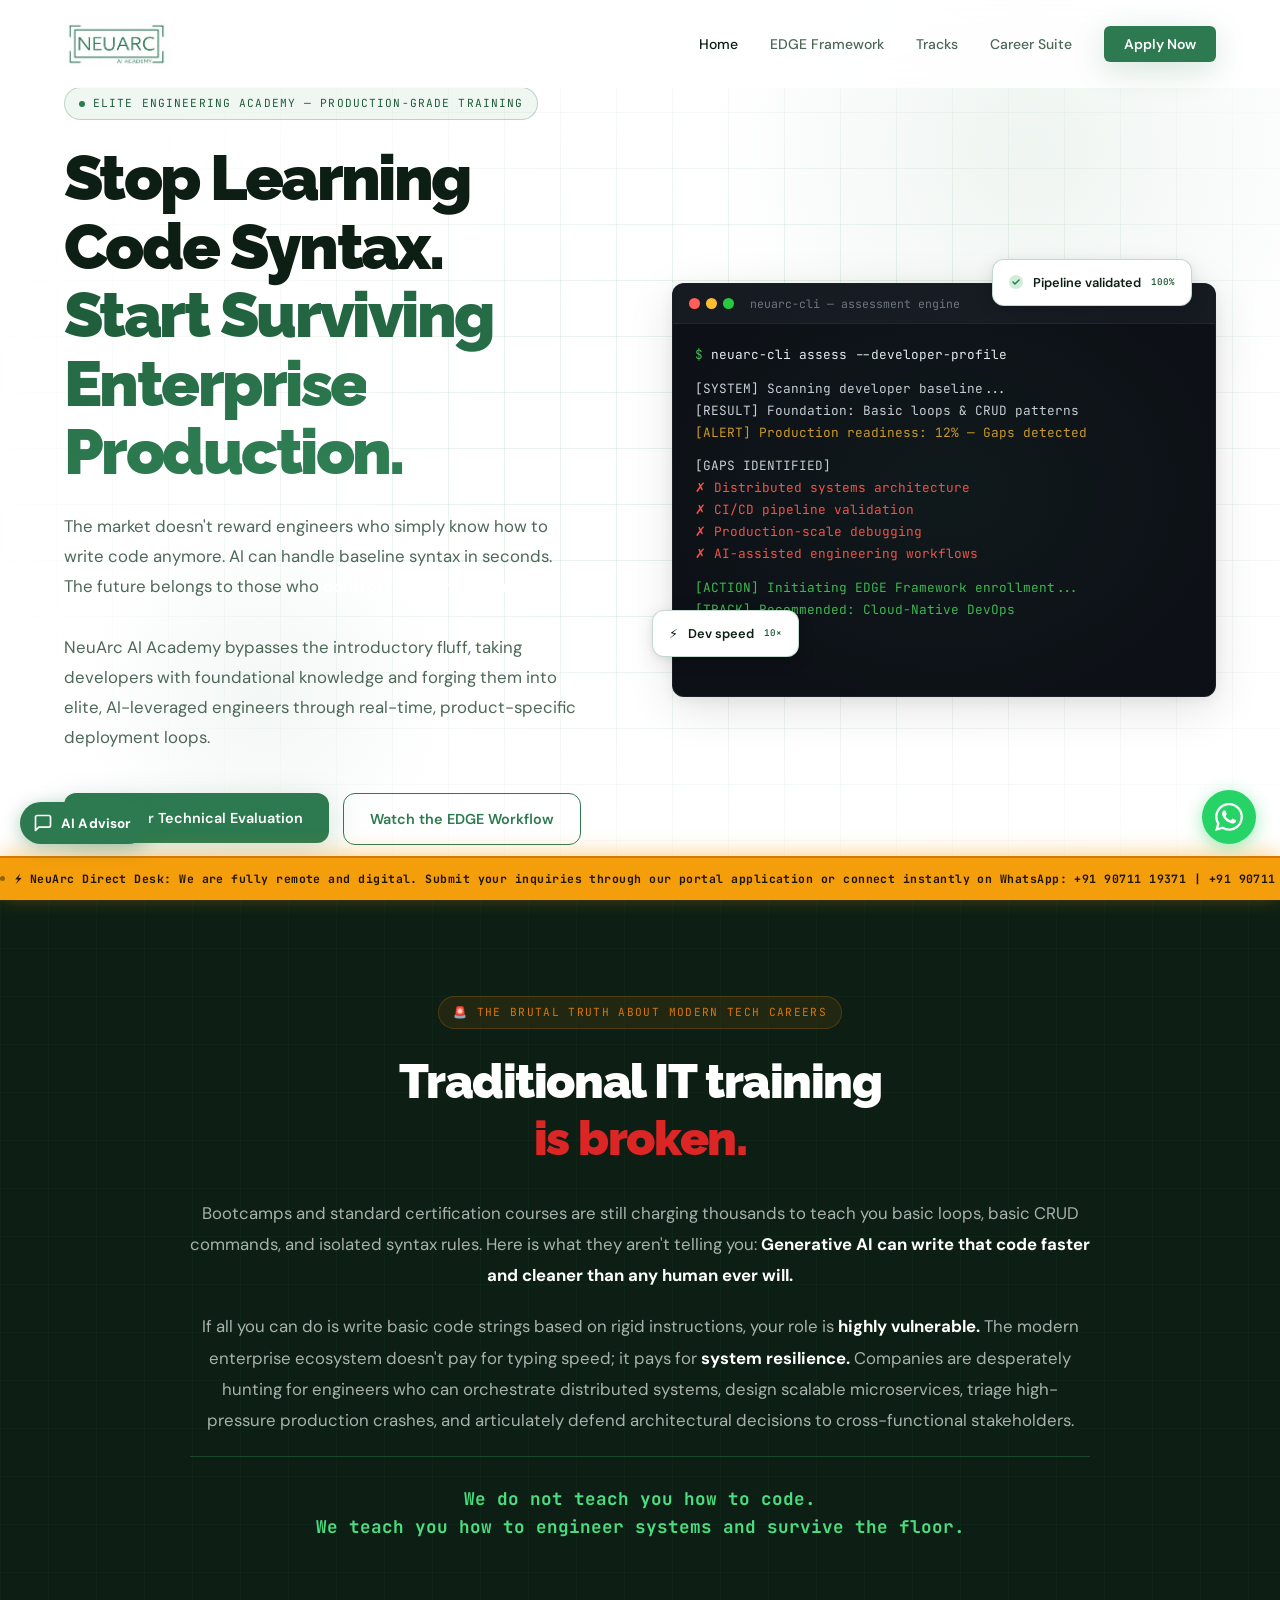
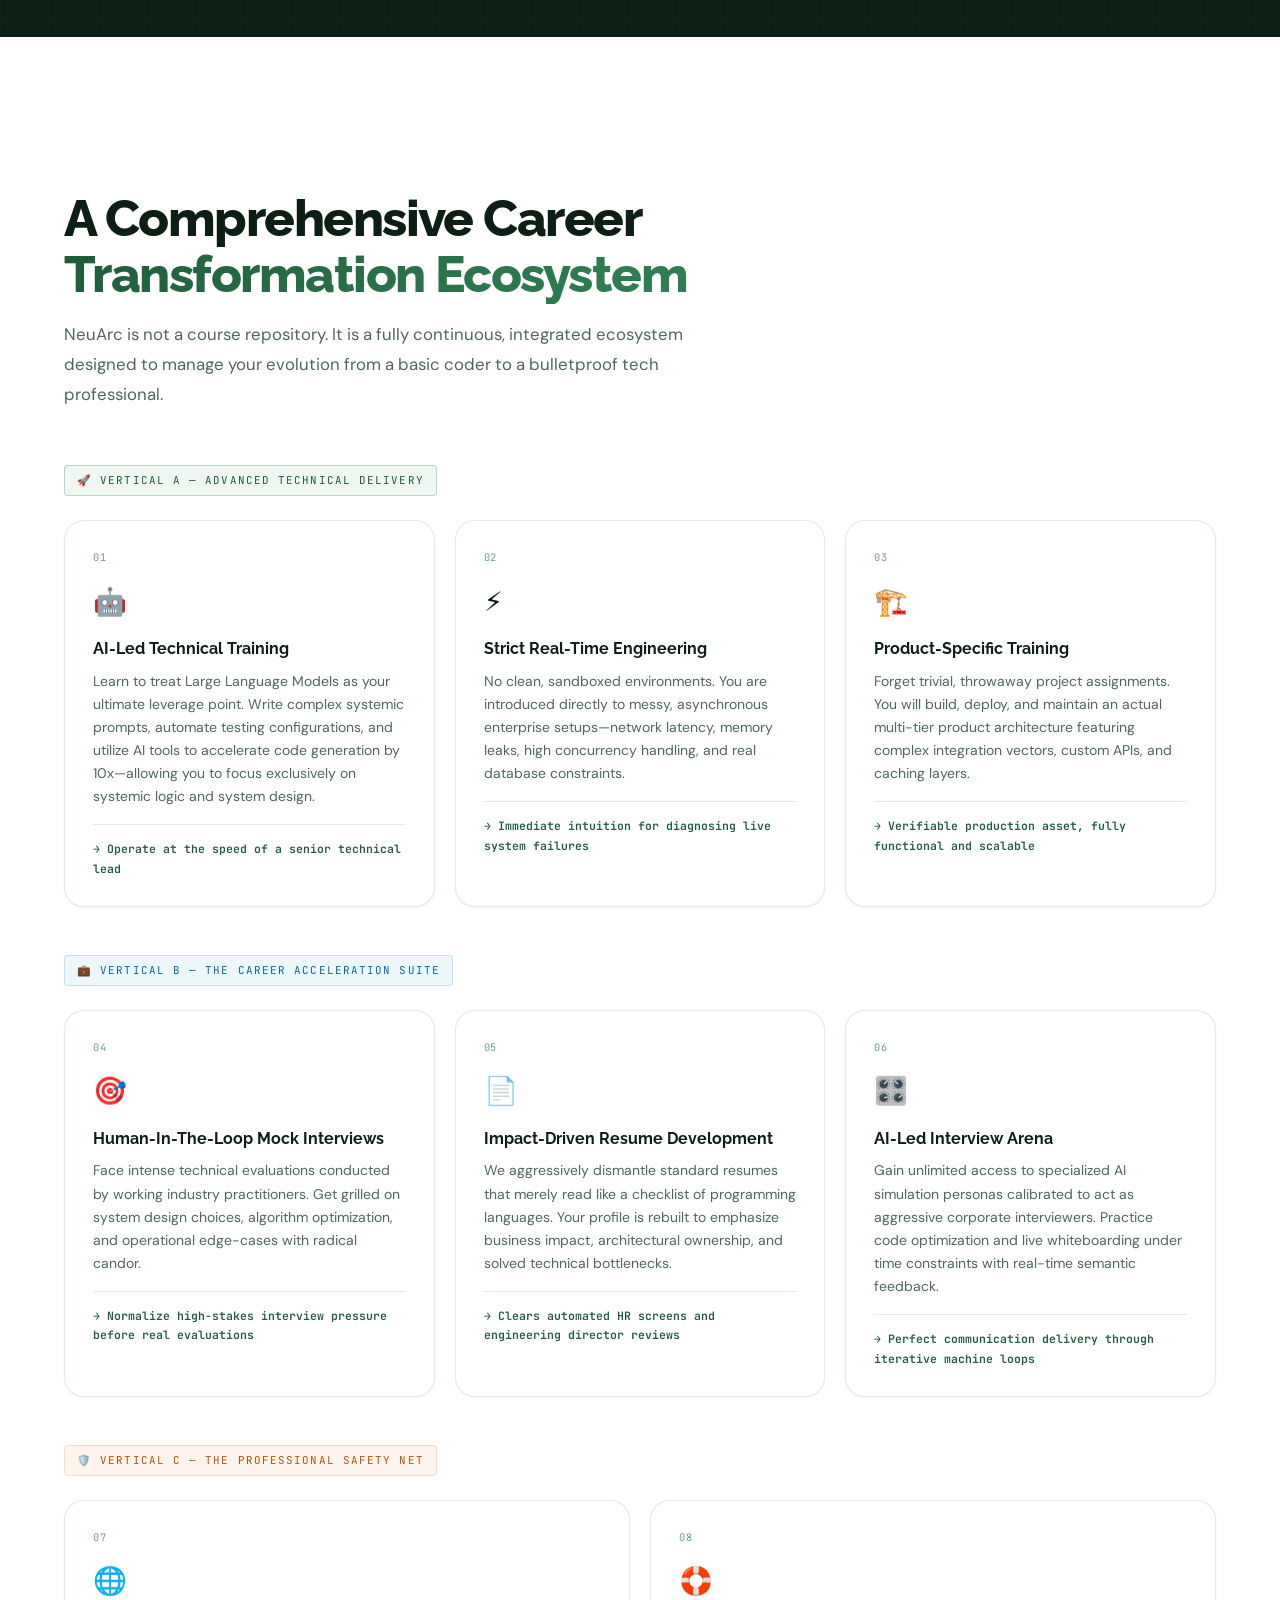
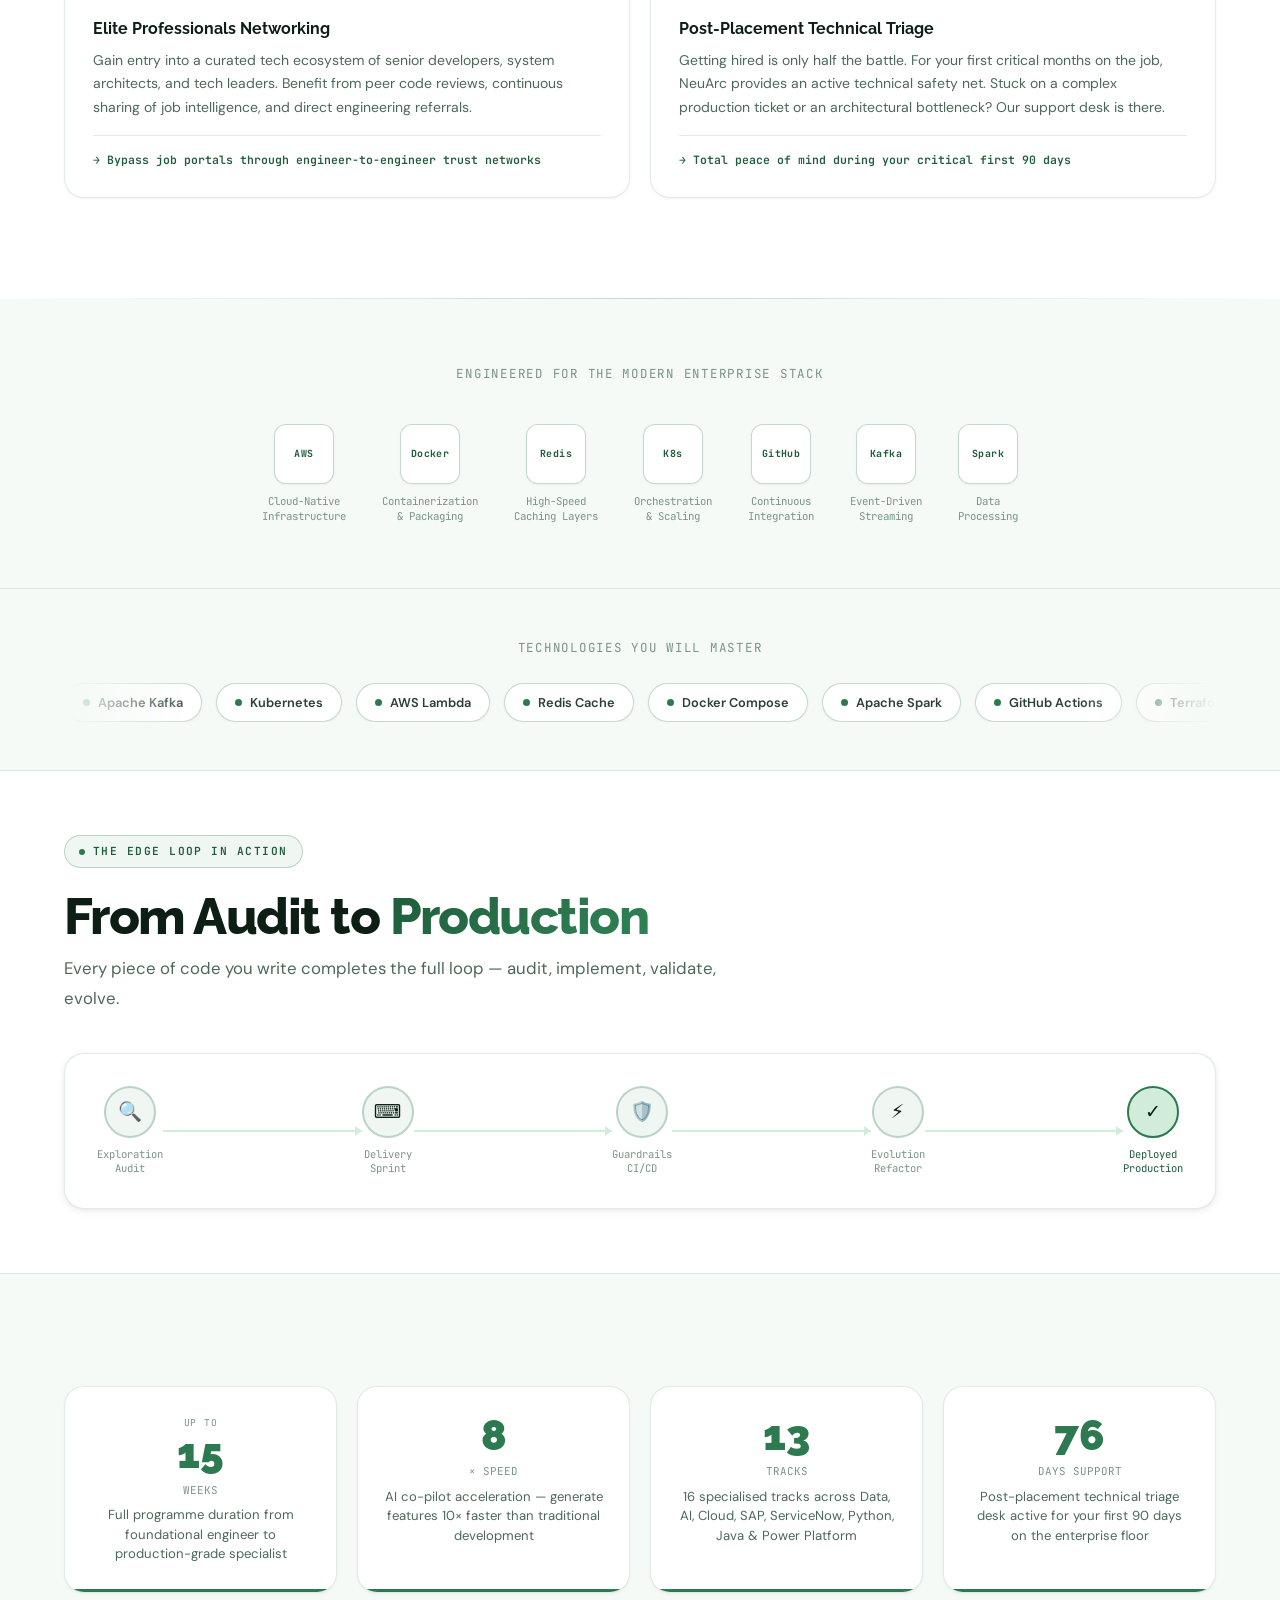
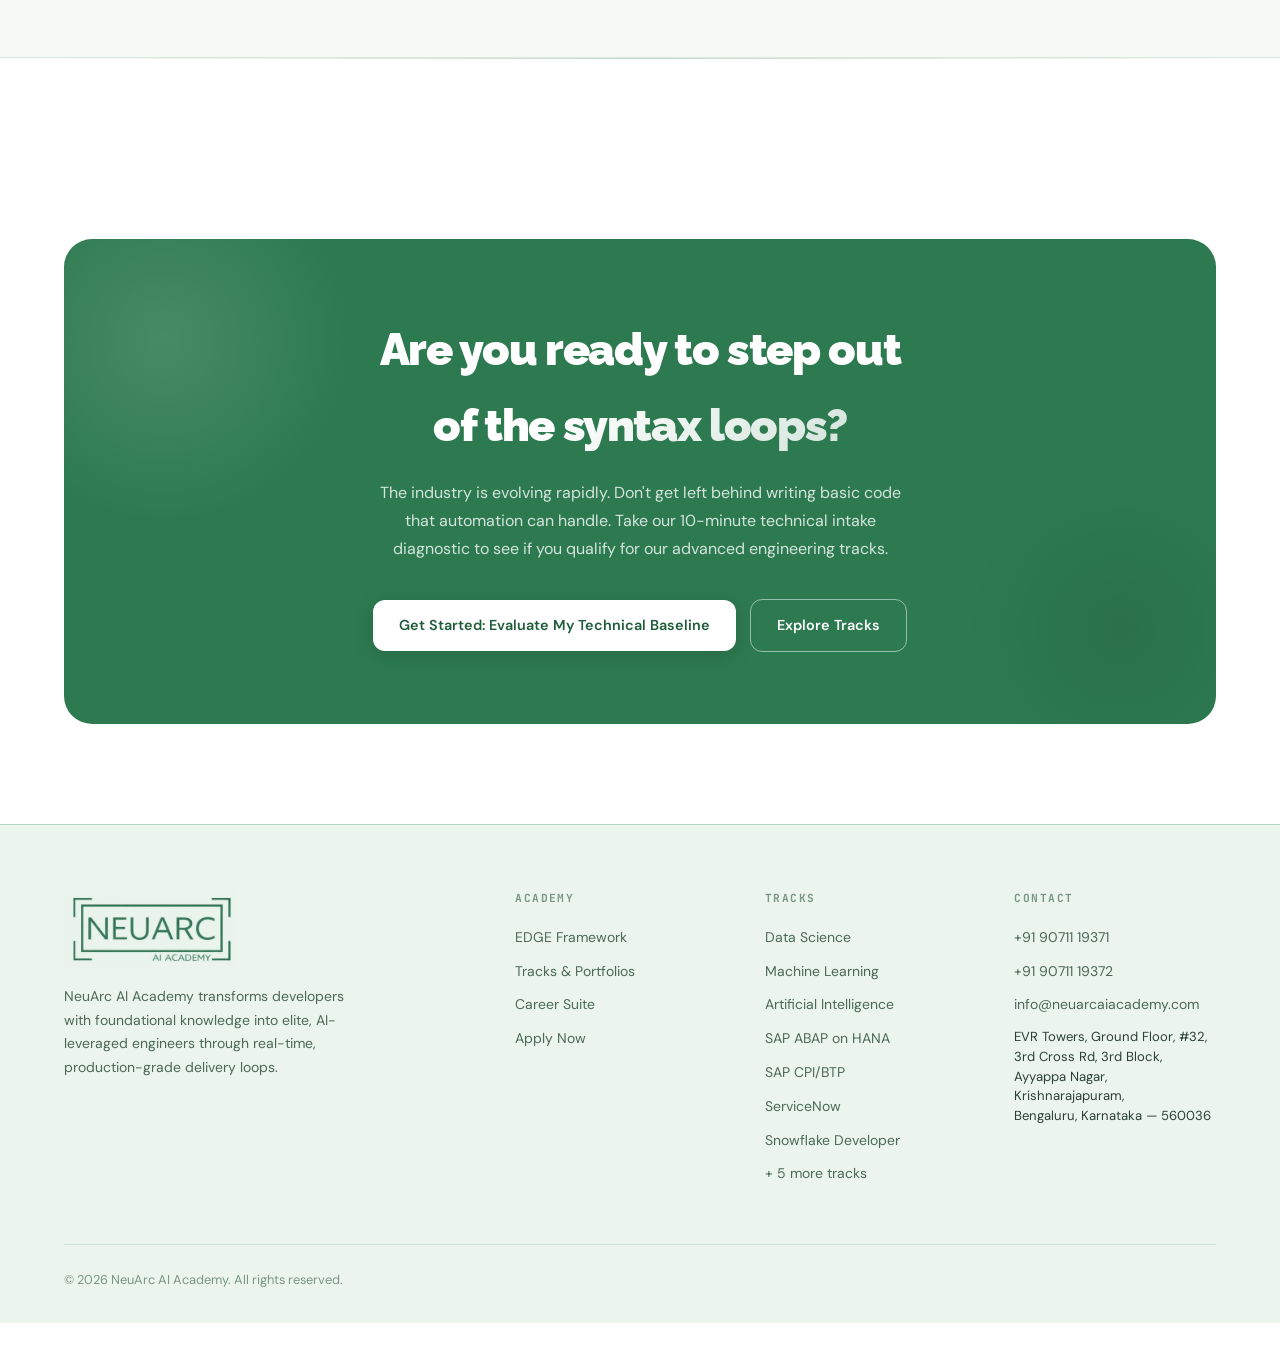
==== commit 27440a82: "feat: dynamic track count on all pages + "up to 18 weeks" label - cms-globals.js: lightweight CMS fe" ====
--- a/index.html
+++ b/index.html
@@ -363,6 +363,7 @@
   <div class="container">
     <div class="metrics-marquee reveal">
       <div class="metric-tile">
+        <div style="font-family:var(--font-mono);font-size:0.6rem;color:var(--text-4);margin-bottom:2px;letter-spacing:0.08em">UP TO</div>
         <div class="metric-tile-val" data-target="18">0</div>
         <div style="font-family:var(--font-mono);font-size:0.68rem;color:var(--text-4);margin-bottom:6px">WEEKS</div>
         <div class="metric-tile-desc">Full programme duration from foundational engineer to production-grade specialist</div>
@@ -373,9 +374,9 @@
         <div class="metric-tile-desc">AI co-pilot acceleration — generate features 10× faster than traditional development</div>
       </div>
       <div class="metric-tile">
-        <div class="metric-tile-val" data-target="16">0</div>
+        <div class="metric-tile-val" data-target="16" id="cms-tracks-metric">0</div>
         <div style="font-family:var(--font-mono);font-size:0.68rem;color:var(--text-4);margin-bottom:6px">TRACKS</div>
-        <div class="metric-tile-desc">16 specialised tracks across Data, AI, Cloud, SAP, ServiceNow, Python, Java &amp; Power Platform</div>
+        <div class="metric-tile-desc" id="cms-tracks-metric-desc">16 specialised tracks across Data, AI, Cloud, SAP, ServiceNow, Python, Java &amp; Power Platform</div>
       </div>
       <div class="metric-tile">
         <div class="metric-tile-val" data-target="90">0</div>
@@ -444,6 +445,7 @@
 </footer>
 
 <script src="js/main.js"></script>
+<script src="js/cms-globals.js"></script>
 <script src="js/chatbot.js"></script>
 <script src="js/whatsapp.js"></script>
 
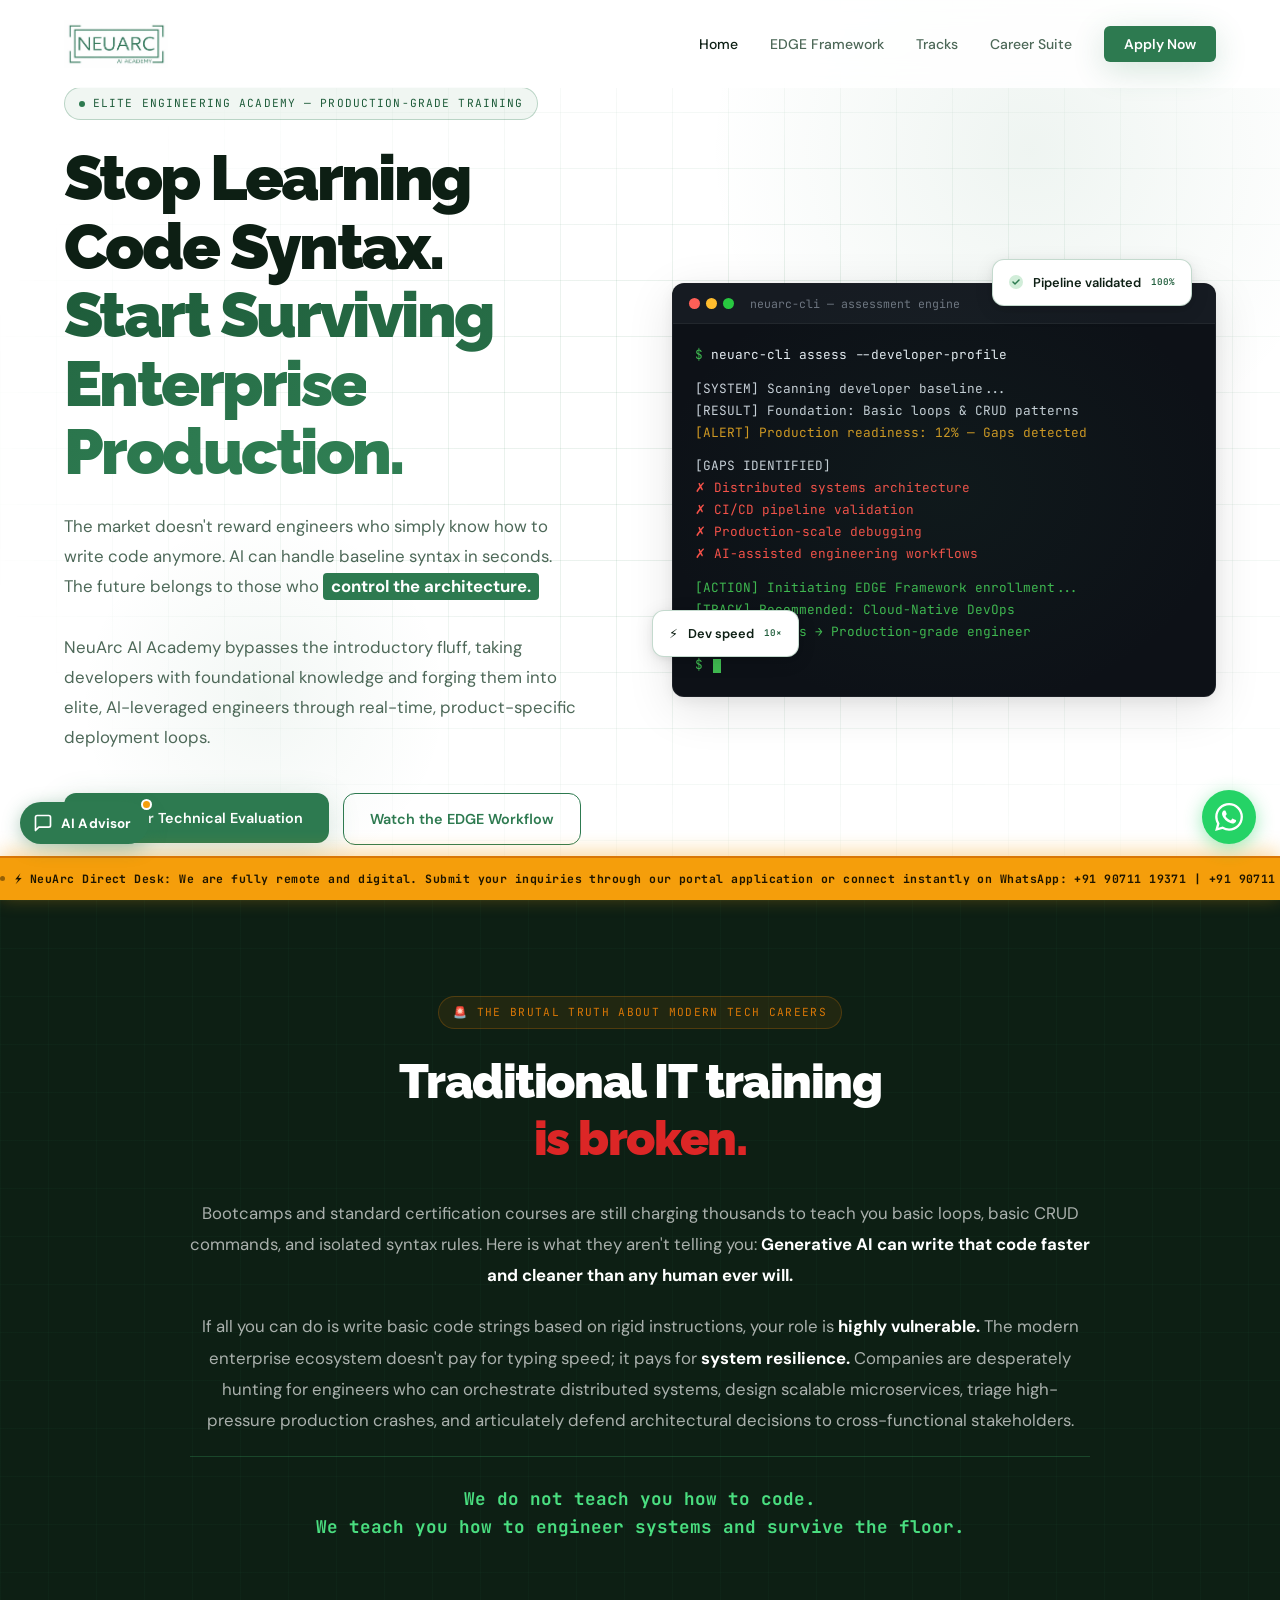
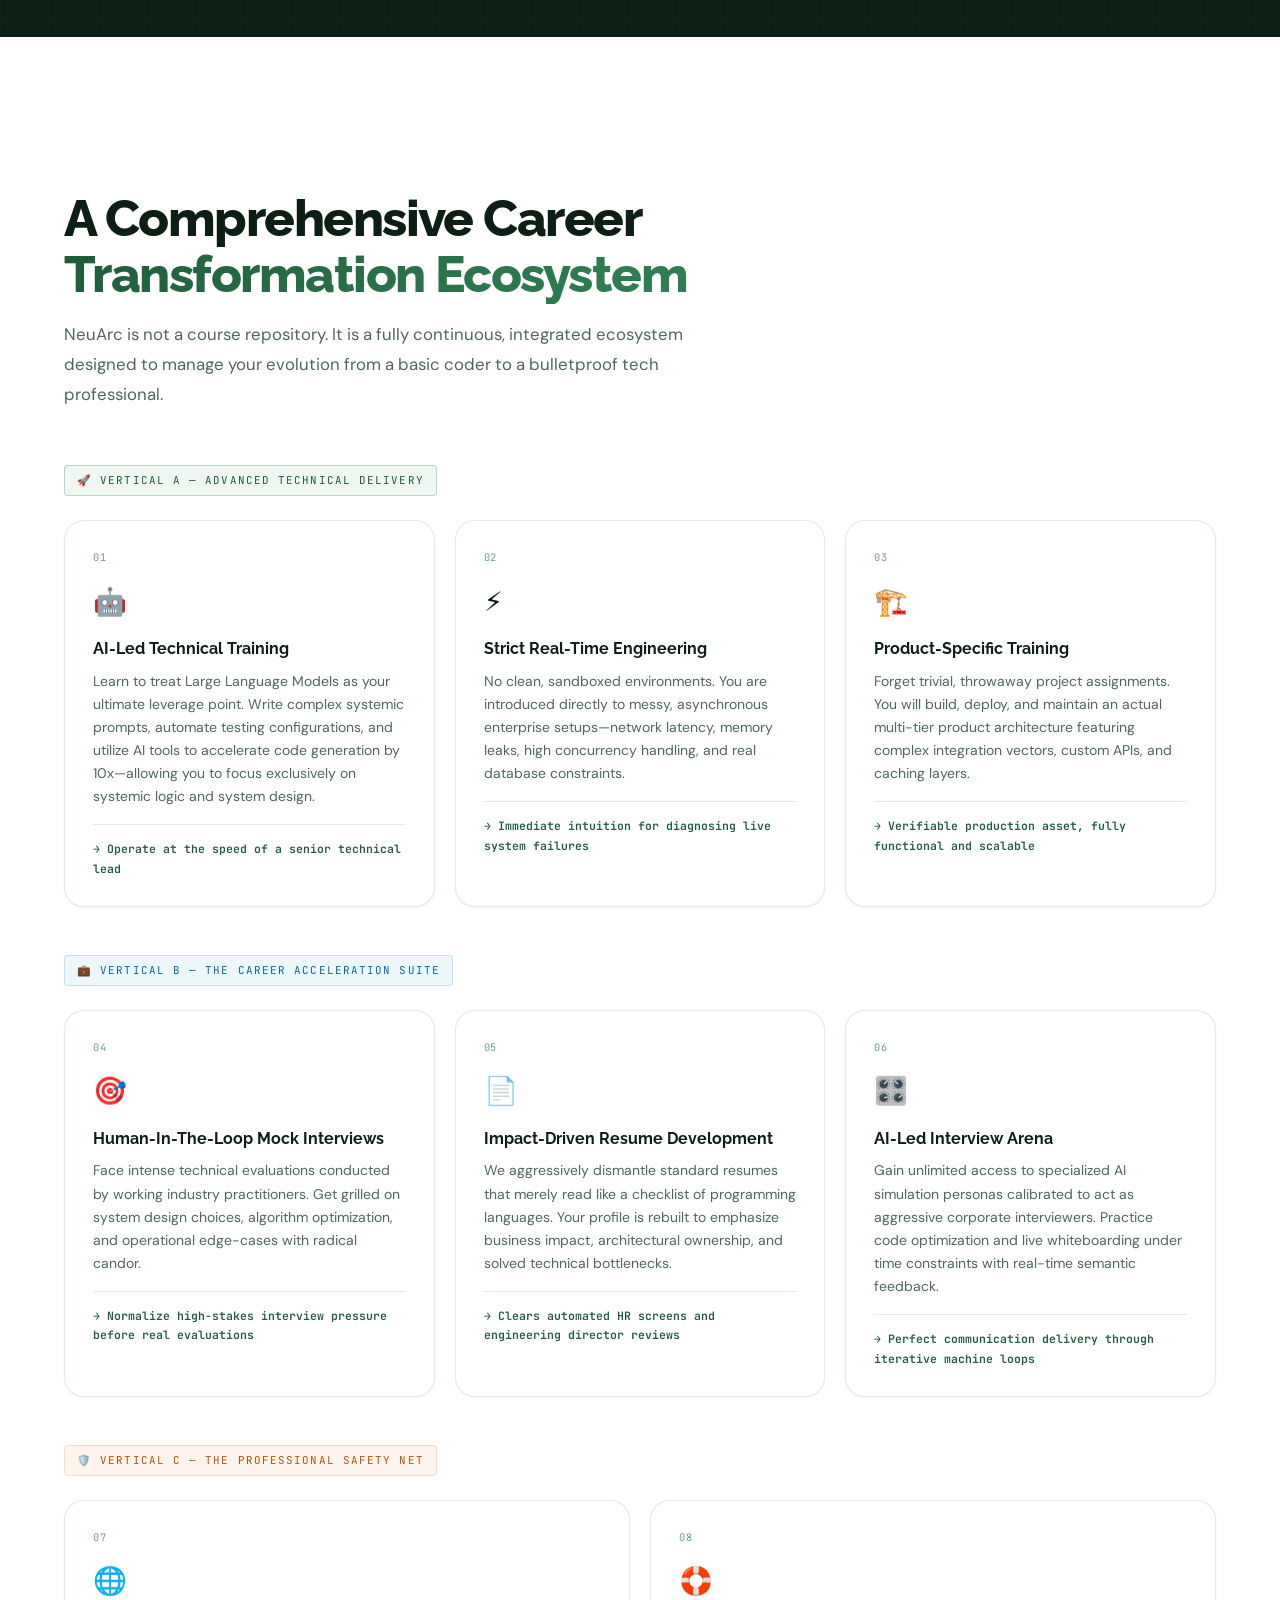
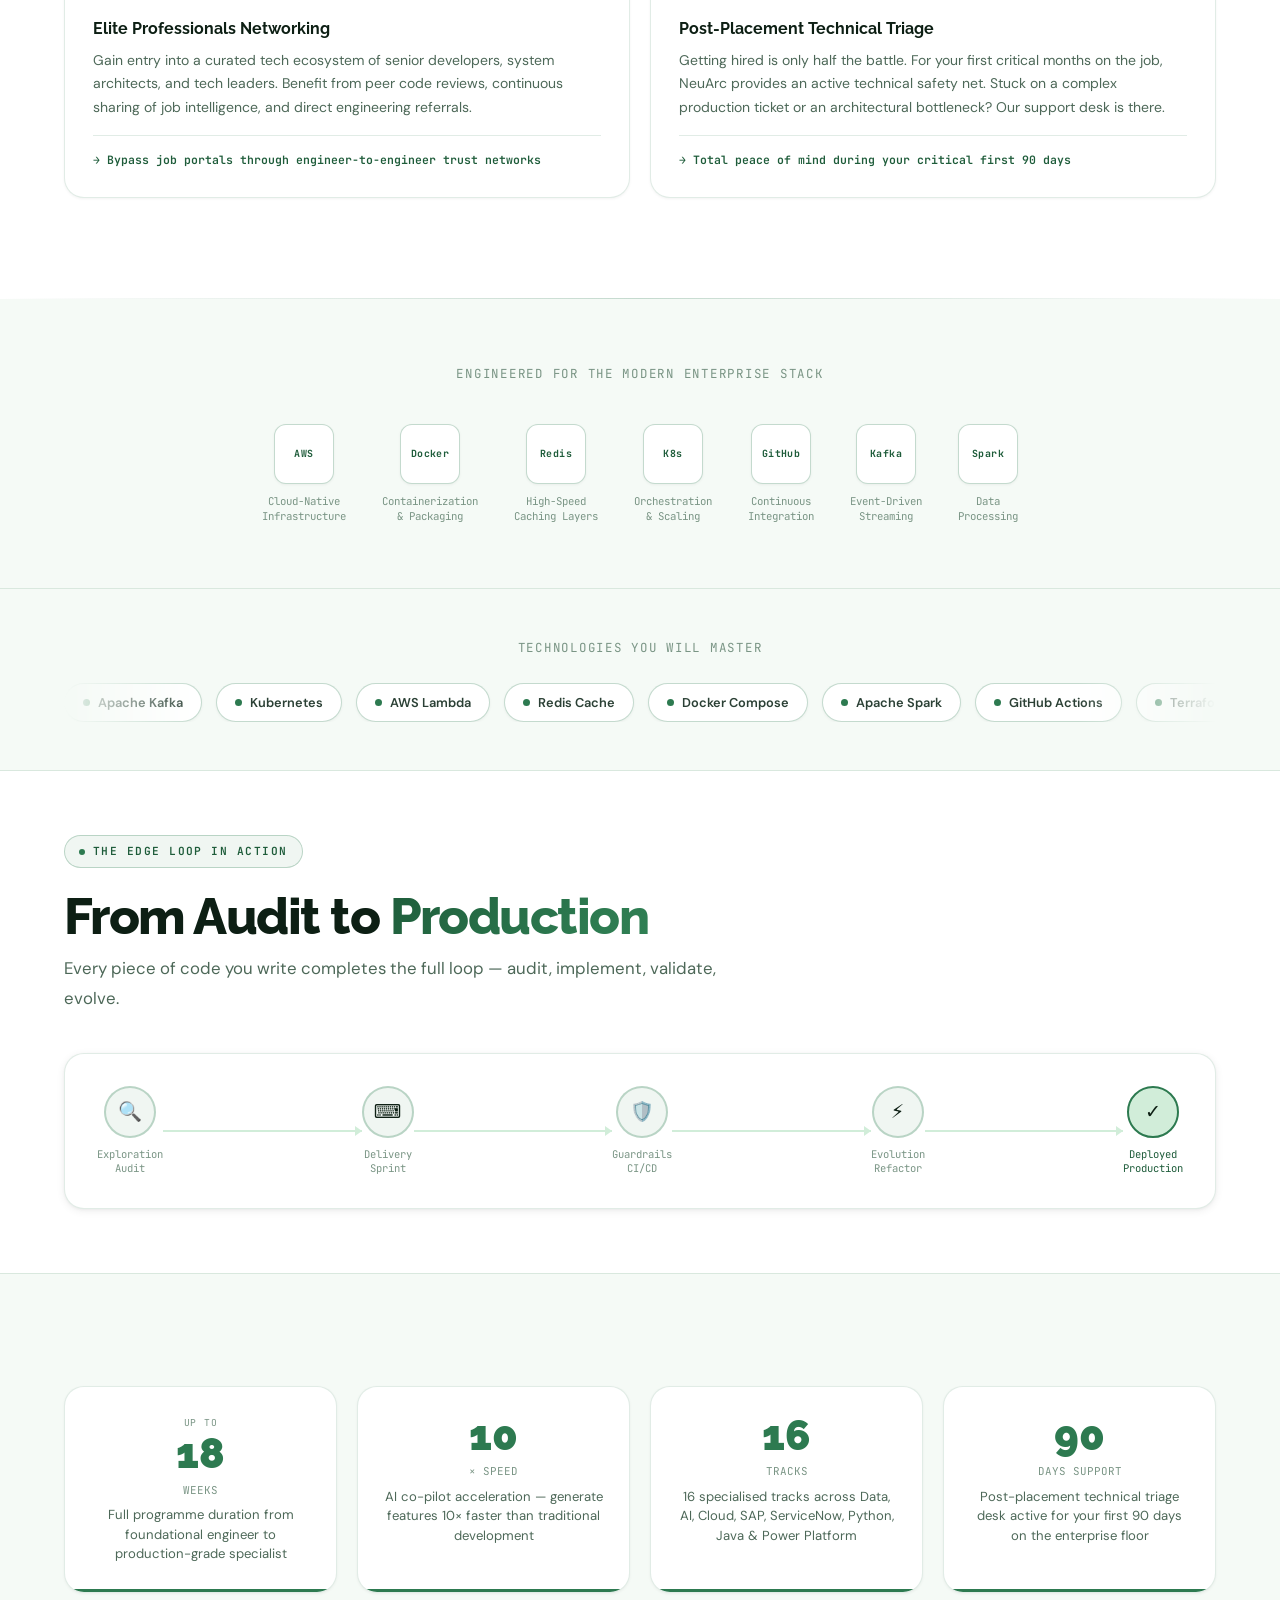
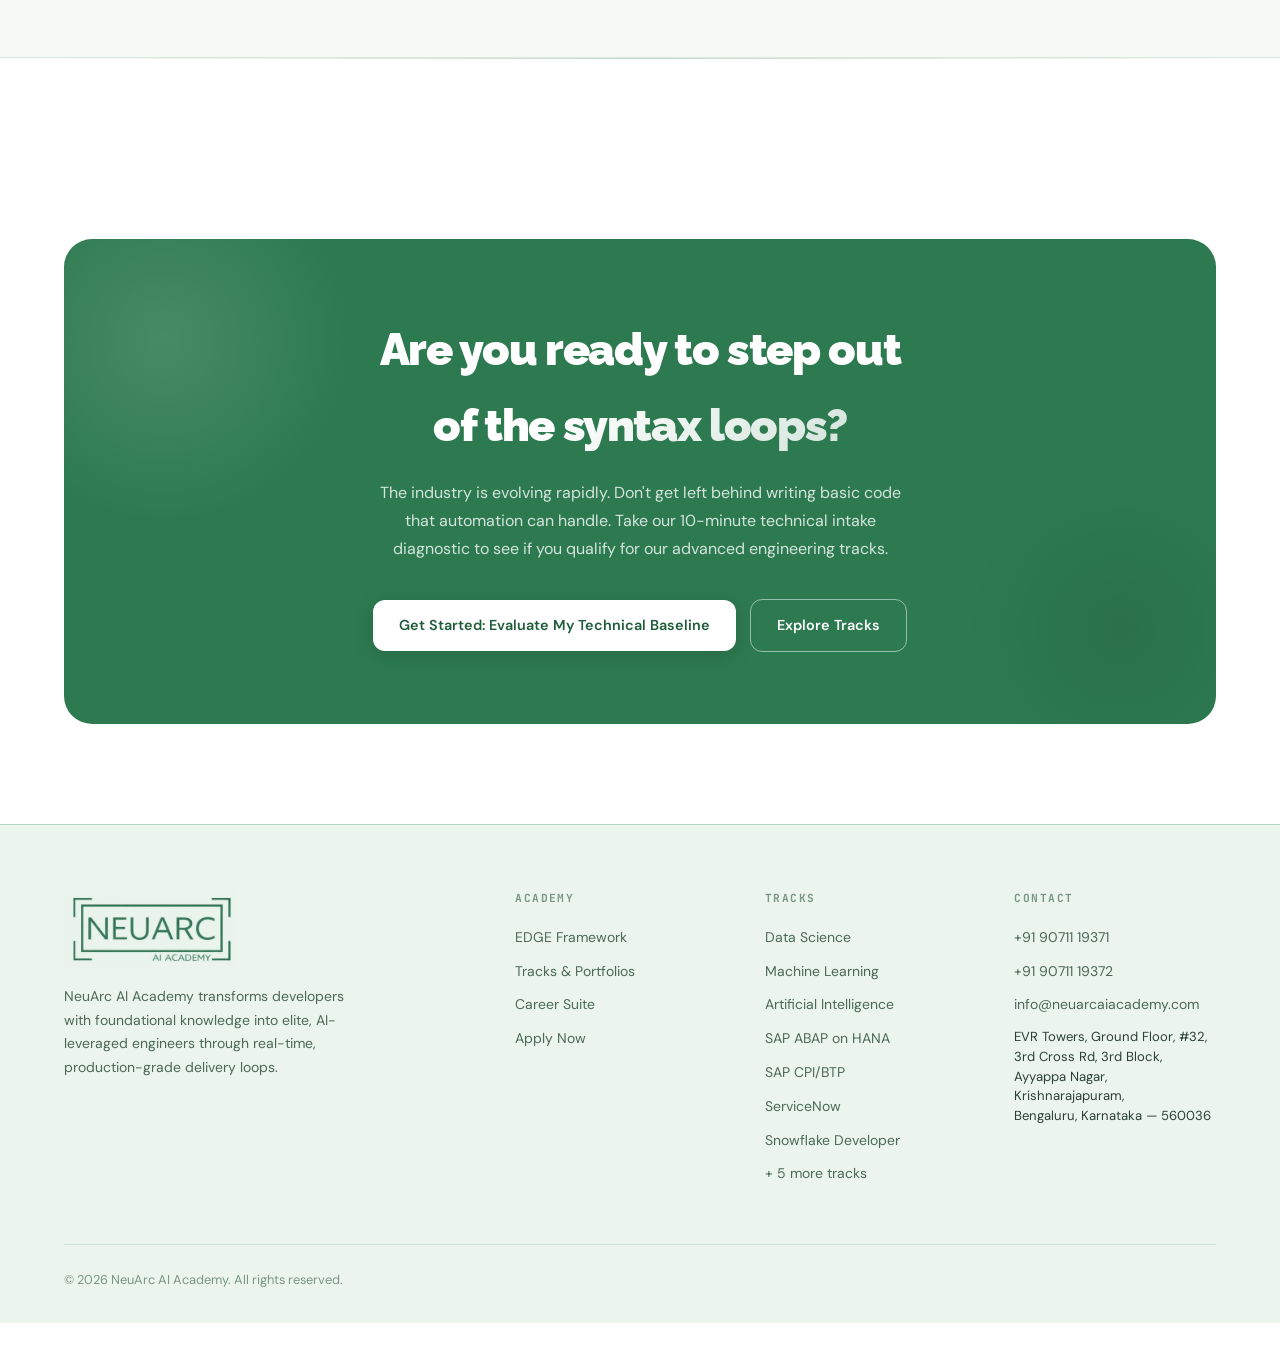
==== commit 388e6dd9: "fix: make "control the architecture" visible with green highlight badge Was white text on white back" ====
--- a/index.html
+++ b/index.html
@@ -60,7 +60,7 @@
       <p class="hero-sub reveal d2">
         The market doesn't reward engineers who simply know how to write code anymore.
         AI can handle baseline syntax in seconds. The future belongs to those who
-        <strong style="color:var(--white)">control the architecture.</strong>
+        <strong style="background:var(--g);color:#fff;padding:2px 8px 3px;border-radius:4px;white-space:nowrap">control the architecture.</strong>
         <br /><br />
         NeuArc AI Academy bypasses the introductory fluff, taking developers with
         foundational knowledge and forging them into elite, AI-leveraged engineers through
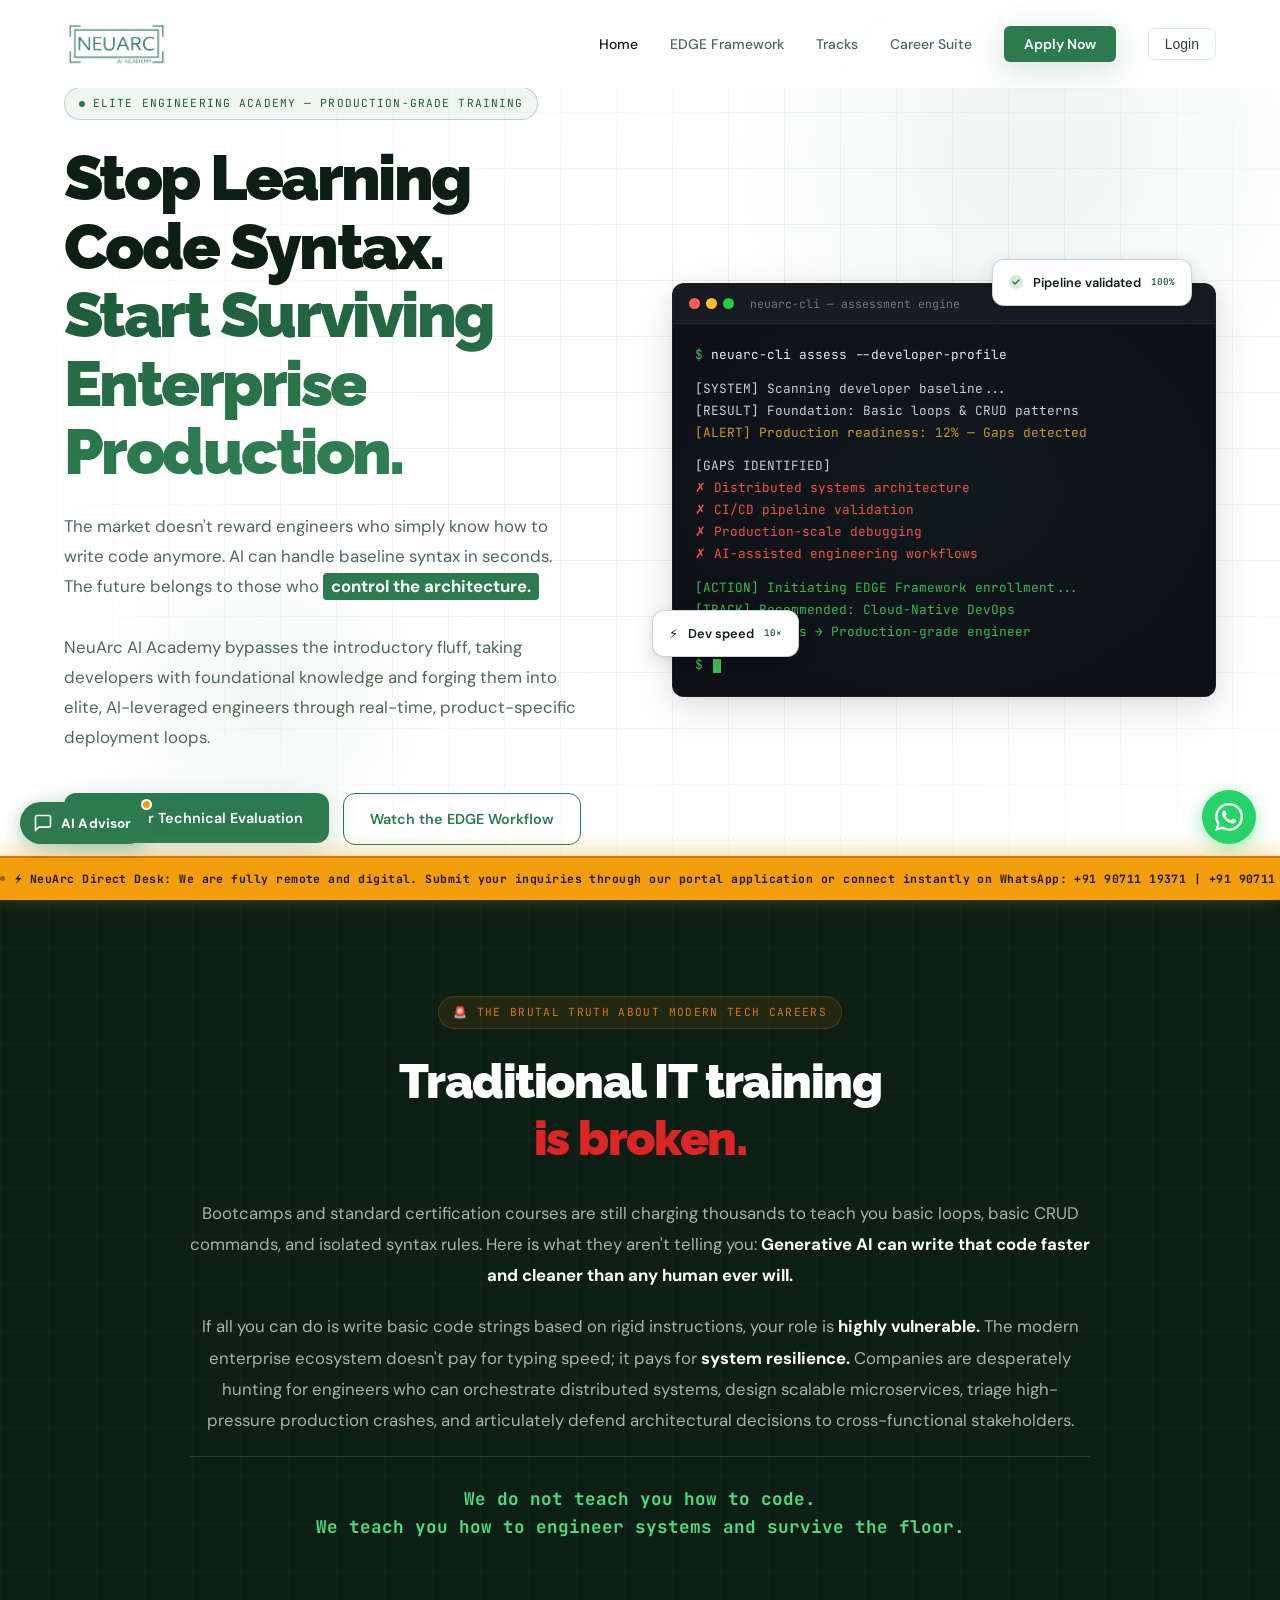
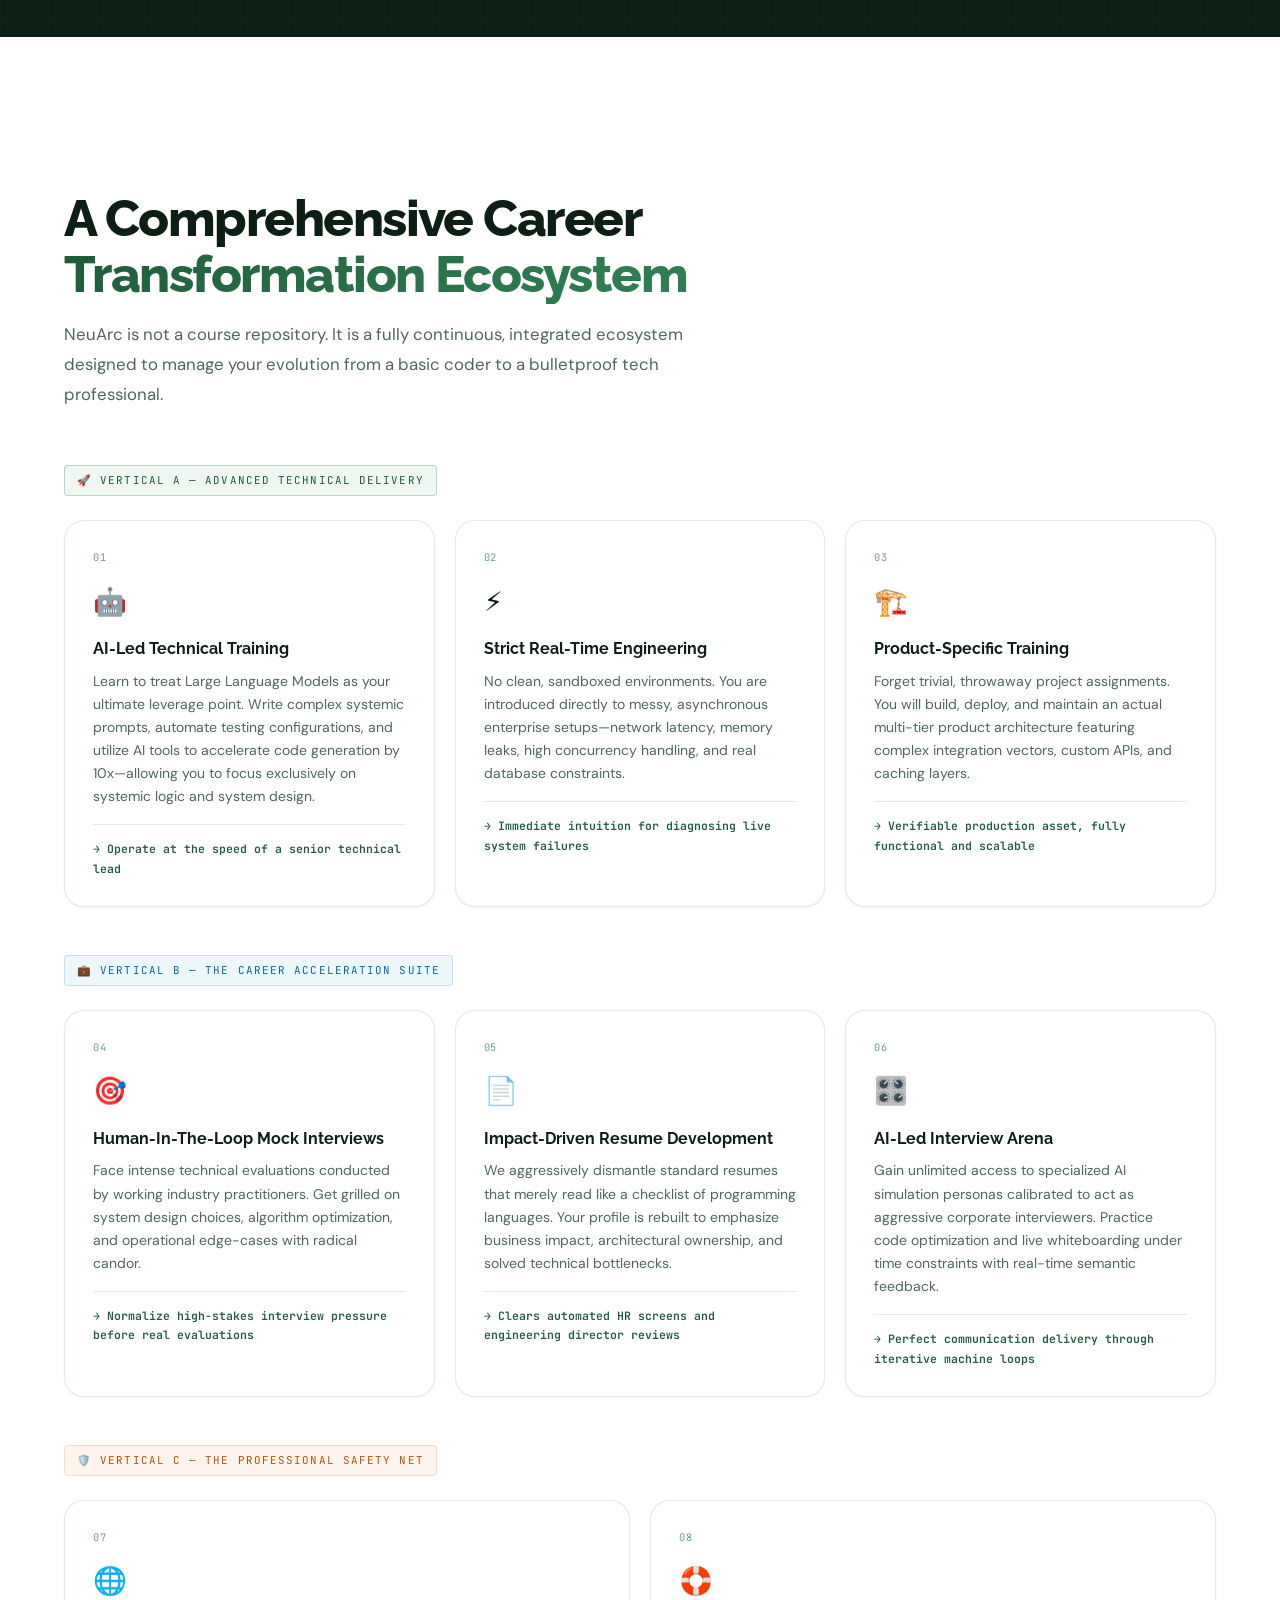
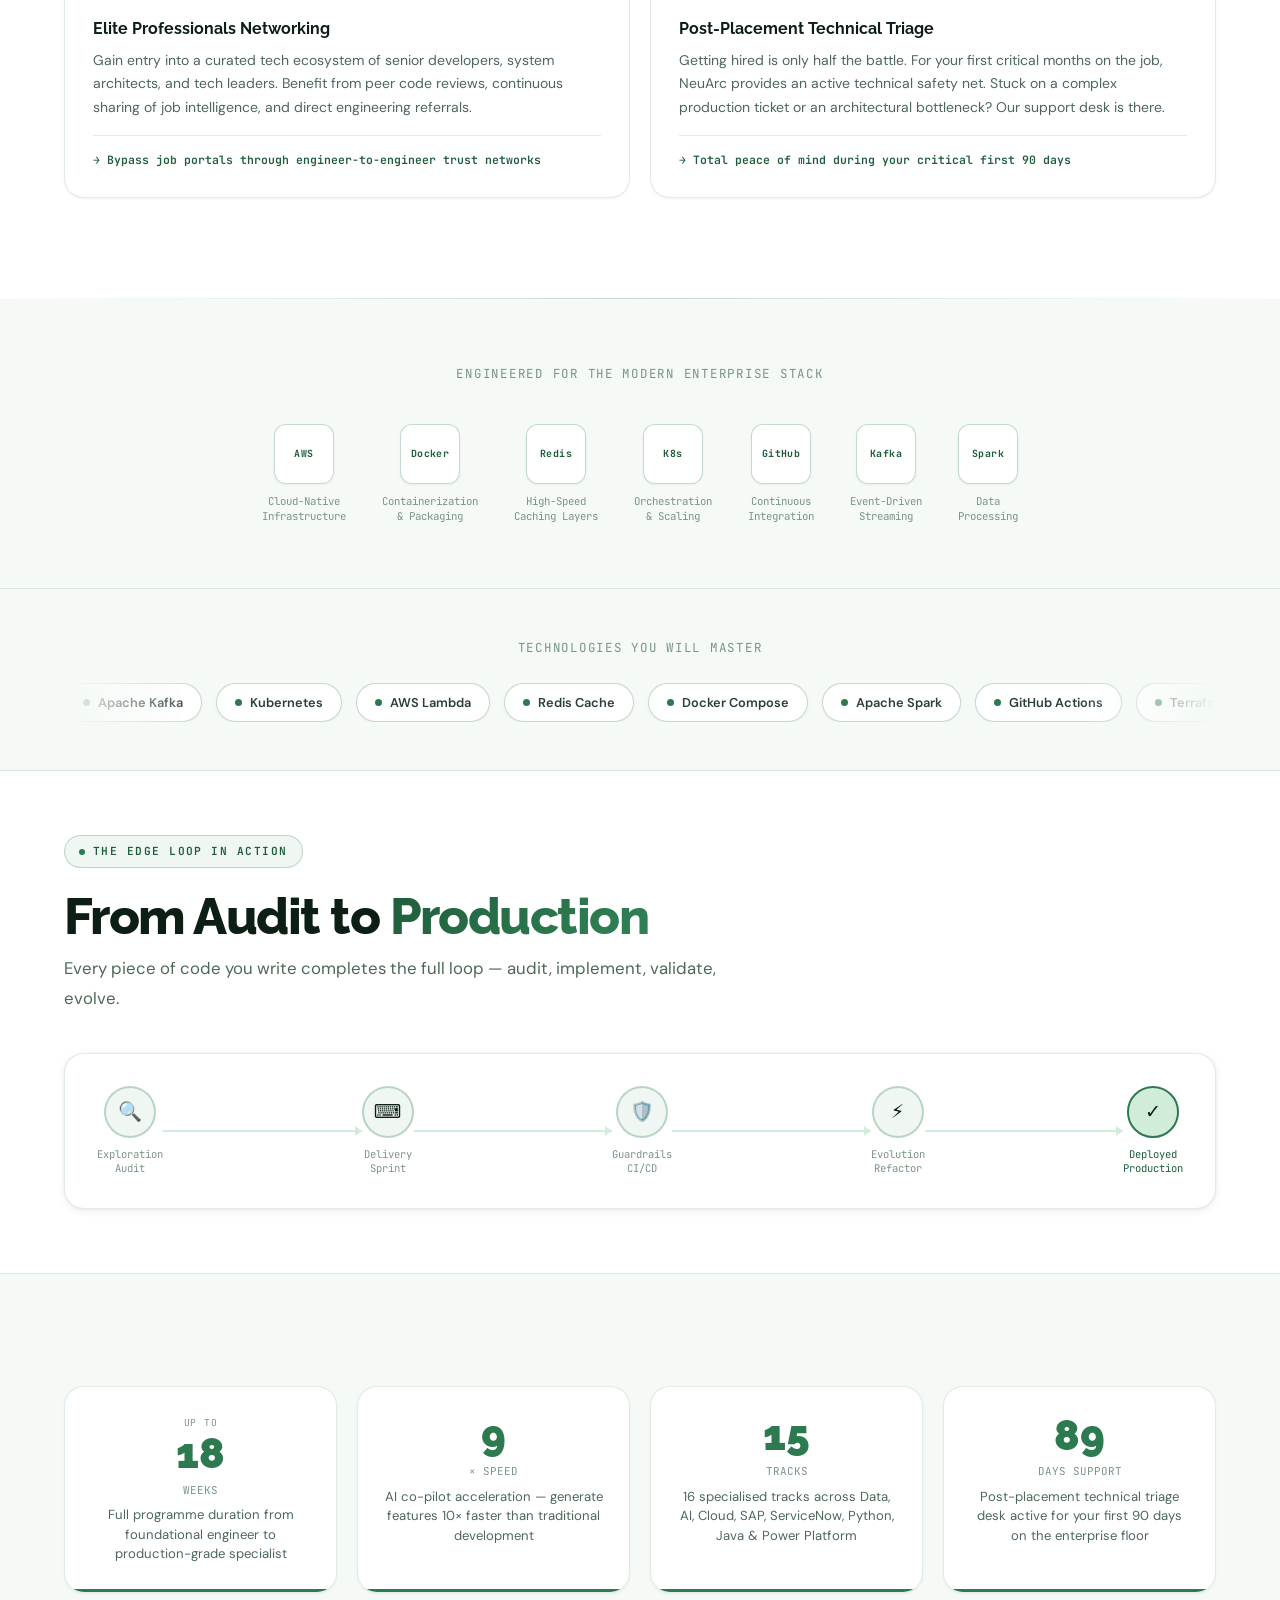
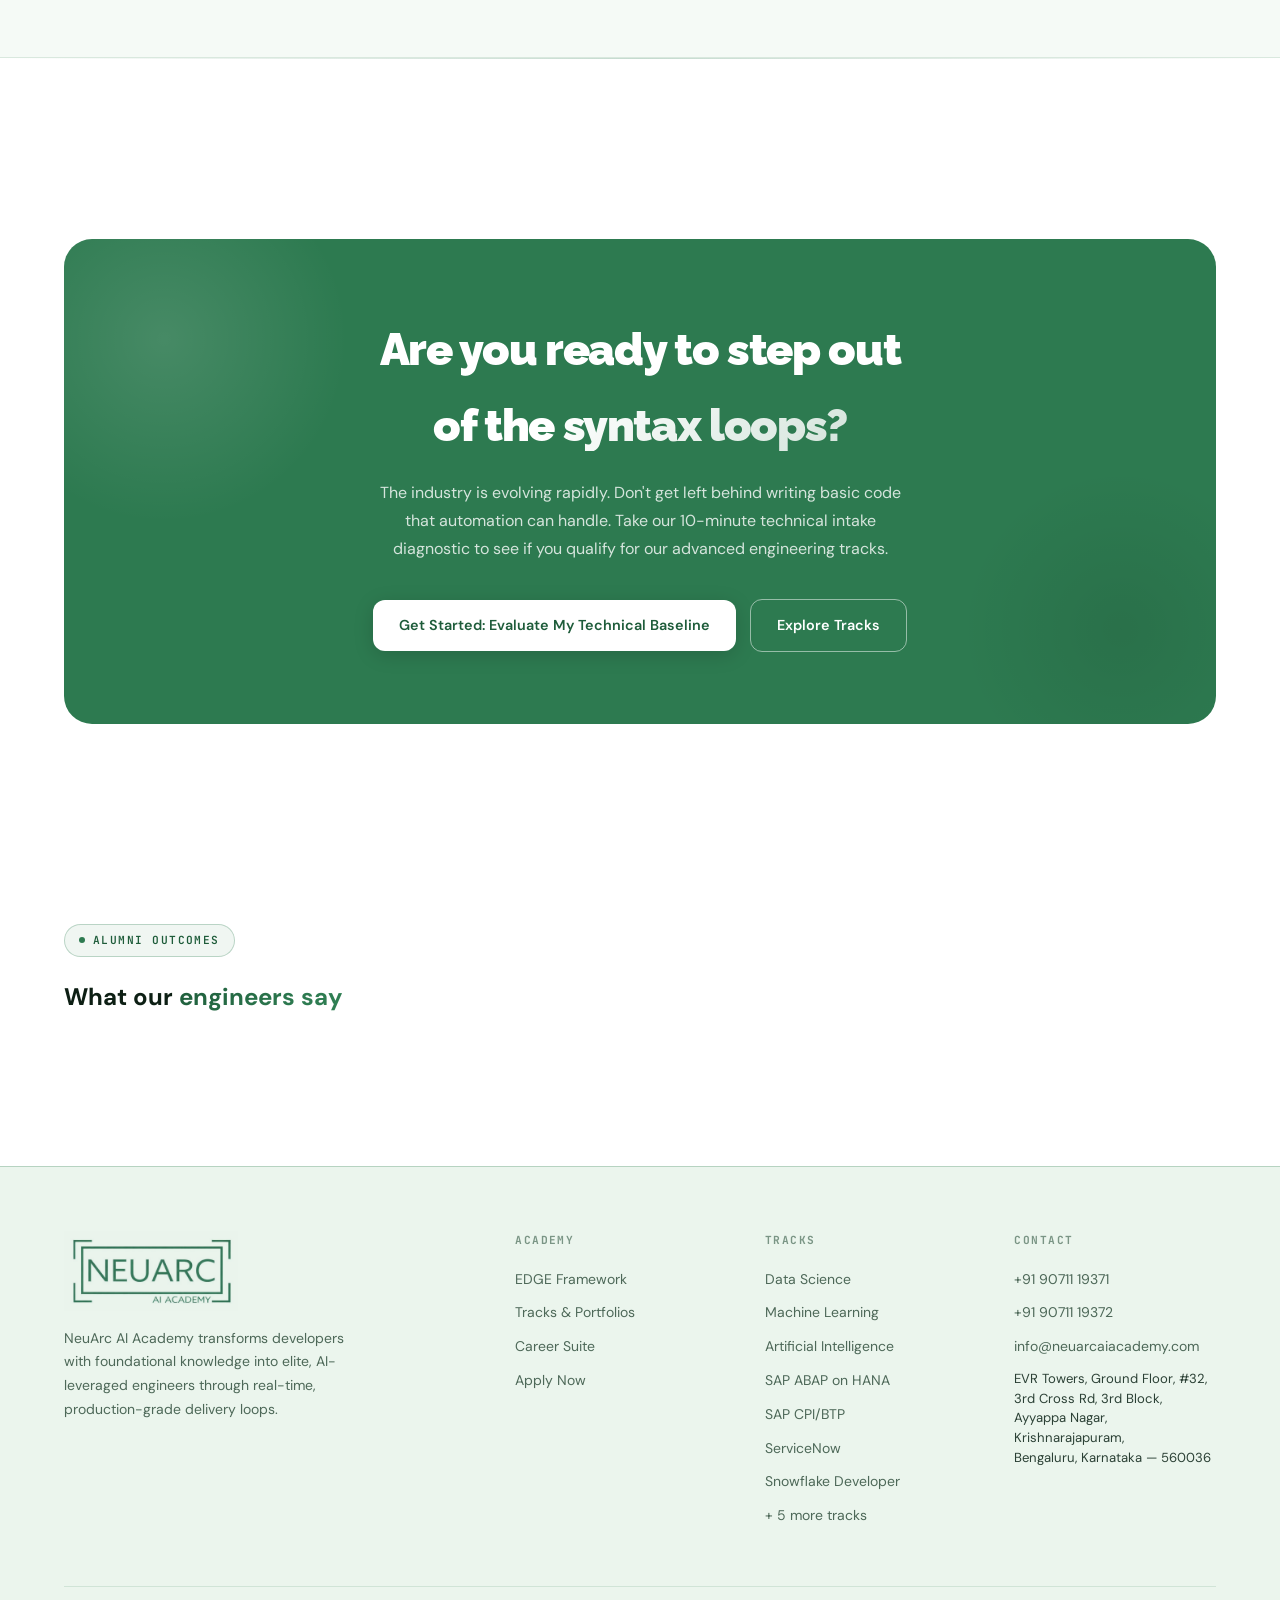
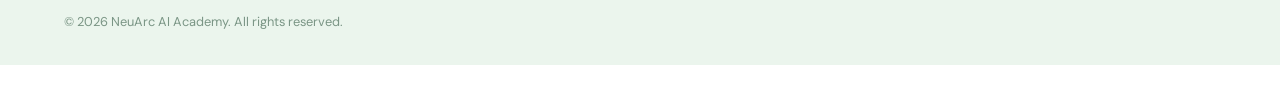
==== commit c1198910: "Phone OTP validation, login popup, testimonials, premium gate - All lead sources (apply form, AI cha" ====
--- a/index.html
+++ b/index.html
@@ -29,6 +29,7 @@
       <li><a href="tracks.html">Tracks</a></li>
       <li><a href="career.html">Career Suite</a></li>
       <li><a href="apply.html" class="nav-cta">Apply Now</a></li>
+      <li><button class="nav-login-btn" aria-label="Login to portal">Login</button></li>
     </ul>
   </div>
 </nav>
@@ -403,6 +404,17 @@
   </div>
 </section>
 
+<!-- ══ Testimonials ══ -->
+<section class="section" id="testimonials">
+  <div class="container">
+    <div class="section-tag reveal">Alumni Outcomes</div>
+    <h2 class="reveal">What our <span class="gradient-text">engineers say</span></h2>
+    <div class="testimonials-grid" id="testimonialsGrid">
+      <p class="testimonials-empty" id="testimonialsLoading">Loading testimonials…</p>
+    </div>
+  </div>
+</section>
+
 <!-- ══ Footer ══ -->
 <footer>
   <div class="container">
@@ -446,8 +458,47 @@
 
 <script src="js/main.js"></script>
 <script src="js/cms-globals.js"></script>
+<script src="js/otp-widget.js"></script>
+<script src="js/login-popup.js"></script>
 <script src="js/chatbot.js"></script>
 <script src="js/whatsapp.js"></script>
+<script>
+  /* ── Testimonials loader ── */
+  (function () {
+    var API = 'https://neuarc-admin.vercel.app';
+    var grid = document.getElementById('testimonialsGrid');
+    if (!grid) return;
+
+    fetch(API + '/api/public/testimonials')
+      .then(function (r) { return r.json(); })
+      .then(function (rows) {
+        if (!rows || !rows.length) {
+          grid.innerHTML = '';
+          return;
+        }
+        grid.innerHTML = rows.map(function (t) {
+          var initials = (t.alumni_name || '?').split(' ').map(function (w) { return w[0]; }).join('').slice(0, 2).toUpperCase();
+          var avatarHtml = t.avatar_url
+            ? '<div class="testimonial-avatar"><img src="' + t.avatar_url + '" alt="' + t.alumni_name + '" /></div>'
+            : '<div class="testimonial-avatar">' + initials + '</div>';
+          return '<div class="testimonial-card reveal">' +
+            '<p class="testimonial-quote">' + (t.testimonial || '') + '</p>' +
+            '<div class="testimonial-author">' +
+              avatarHtml +
+              '<div>' +
+                '<p class="testimonial-name">' + t.alumni_name + '</p>' +
+                '<p class="testimonial-meta">' + (t.title || '') + '</p>' +
+                (t.track ? '<span class="testimonial-track">' + t.track + '</span>' : '') +
+              '</div>' +
+            '</div>' +
+          '</div>';
+        }).join('');
+      })
+      .catch(function () {
+        grid.innerHTML = '';
+      });
+  })();
+</script>
 
 
 <!-- ══ Bottom Running Banner ══ -->
--- a/css/style.css
+++ b/css/style.css
@@ -2156,3 +2156,149 @@
   .adv-panel  { width: calc(100vw - 24px); height: calc(100dvh - 120px); max-height: 520px; }
   .adv-chip   { font-size: 0.73rem; padding: 5px 10px; }
 }
+
+/* ══════════════════════════════════════════════
+   OTP Widget
+   ══════════════════════════════════════════════ */
+.otp-inline-wrap { margin-top: 10px; }
+.otp-inline-label { font-size: 0.8rem; color: var(--text-2); margin-bottom: 8px; }
+.otp-inline-row { display: flex; gap: 8px; }
+.otp-inline-input {
+  flex: 1; padding: 9px 12px; border: 1px solid var(--border);
+  border-radius: var(--r-sm); background: var(--surface);
+  color: var(--text-1); font-size: 0.95rem; letter-spacing: 0.25em;
+  font-family: 'JetBrains Mono', monospace; outline: none;
+  transition: border-color 0.2s;
+}
+.otp-inline-input:focus { border-color: var(--g); }
+.otp-inline-btn {
+  padding: 9px 18px; background: var(--g); color: #fff;
+  border: none; border-radius: var(--r-sm); font-size: 0.82rem;
+  font-weight: 600; cursor: pointer; transition: background 0.2s;
+}
+.otp-inline-btn:hover:not(:disabled) { background: var(--g-dark); }
+.otp-inline-btn:disabled { opacity: 0.5; cursor: not-allowed; }
+.otp-inline-resend {
+  margin-top: 8px; background: none; border: none; cursor: pointer;
+  font-size: 0.78rem; color: var(--text-3); text-decoration: underline;
+  padding: 0;
+}
+.otp-inline-resend:disabled { opacity: 0.5; cursor: not-allowed; text-decoration: none; }
+.otp-inline-err { color: #f87171; font-size: 0.78rem; margin-top: 6px; }
+.otp-verified {
+  display: flex; align-items: center; gap: 6px;
+  font-size: 0.82rem; color: #22c55e; font-weight: 600;
+  padding: 8px 0;
+}
+
+/* ══════════════════════════════════════════════
+   Login Popup
+   ══════════════════════════════════════════════ */
+.login-overlay {
+  position: fixed; inset: 0; z-index: 1000;
+  background: rgba(0,0,0,0.55); backdrop-filter: blur(4px);
+  display: flex; align-items: center; justify-content: center;
+  padding: 16px;
+  opacity: 0; pointer-events: none; transition: opacity 0.2s;
+}
+.login-overlay.open { opacity: 1; pointer-events: all; }
+.login-modal {
+  background: var(--surface); border: 1px solid var(--border);
+  border-radius: 16px; padding: 32px; width: 100%; max-width: 460px;
+  transform: translateY(12px); transition: transform 0.2s;
+}
+.login-overlay.open .login-modal { transform: translateY(0); }
+.login-modal-head { margin-bottom: 24px; }
+.login-modal-head h3 { font-size: 1.1rem; font-weight: 700; color: var(--text-1); margin: 0 0 4px; }
+.login-modal-head p  { font-size: 0.83rem; color: var(--text-2); margin: 0; }
+.login-options { display: grid; grid-template-columns: 1fr 1fr; gap: 12px; }
+.login-option {
+  display: flex; flex-direction: column; gap: 6px;
+  padding: 18px 16px; border: 1px solid var(--border);
+  border-radius: 12px; text-decoration: none; color: var(--text-1);
+  background: var(--bg); transition: border-color 0.2s, transform 0.15s;
+  cursor: pointer;
+}
+.login-option:hover { border-color: var(--g); transform: translateY(-2px); }
+.login-option-icon { font-size: 1.4rem; margin-bottom: 2px; }
+.login-option-title { font-size: 0.87rem; font-weight: 700; }
+.login-option-desc  { font-size: 0.75rem; color: var(--text-3); line-height: 1.4; }
+.login-close {
+  position: absolute; top: 12px; right: 12px; background: none;
+  border: none; cursor: pointer; color: var(--text-3); font-size: 1.1rem;
+  width: 30px; height: 30px; display: flex; align-items: center; justify-content: center;
+  border-radius: 6px; transition: background 0.15s;
+}
+.login-close:hover { background: var(--border); }
+.login-modal-wrap { position: relative; }
+.nav-login-btn {
+  background: none; border: 1px solid var(--border);
+  color: var(--text-2); padding: 7px 16px; border-radius: var(--r-sm);
+  font-size: 0.875rem; font-weight: 500; cursor: pointer; transition: var(--t-f);
+  white-space: nowrap;
+}
+.nav-login-btn:hover { border-color: var(--g); color: var(--text-1); }
+
+/* ══════════════════════════════════════════════
+   Testimonials Section
+   ══════════════════════════════════════════════ */
+.testimonials-grid {
+  display: grid; grid-template-columns: repeat(auto-fill, minmax(300px, 1fr));
+  gap: 24px; margin-top: 48px;
+}
+.testimonial-card {
+  background: var(--surface); border: 1px solid var(--border);
+  border-radius: 14px; padding: 24px; position: relative;
+  transition: border-color 0.2s, transform 0.2s;
+}
+.testimonial-card:hover { border-color: var(--g); transform: translateY(-3px); }
+.testimonial-quote {
+  font-size: 0.9rem; color: var(--text-2); line-height: 1.7;
+  margin: 0 0 20px; font-style: italic;
+}
+.testimonial-quote::before { content: '\201C'; color: var(--g); font-size: 1.6rem; line-height: 0; vertical-align: -0.4em; margin-right: 2px; }
+.testimonial-author { display: flex; align-items: center; gap: 12px; }
+.testimonial-avatar {
+  width: 42px; height: 42px; border-radius: 50%;
+  background: linear-gradient(135deg, var(--g) 0%, #0aaf8a 100%);
+  display: flex; align-items: center; justify-content: center;
+  color: #fff; font-size: 1rem; font-weight: 700; flex-shrink: 0;
+  overflow: hidden;
+}
+.testimonial-avatar img { width: 100%; height: 100%; object-fit: cover; }
+.testimonial-name  { font-size: 0.87rem; font-weight: 700; color: var(--text-1); }
+.testimonial-meta  { font-size: 0.75rem; color: var(--text-3); margin-top: 1px; }
+.testimonial-track {
+  display: inline-block; font-size: 0.7rem; font-weight: 700;
+  color: var(--g); background: rgba(0,212,136,0.08); border: 1px solid rgba(0,212,136,0.2);
+  border-radius: 4px; padding: 2px 7px; margin-top: 4px; text-transform: uppercase; letter-spacing: 0.05em;
+}
+.testimonials-empty { text-align: center; color: var(--text-3); font-size: 0.88rem; padding: 40px 0; }
+
+/* WhatsApp OTP overlay */
+.wa-otp-overlay {
+  position: fixed; inset: 0; z-index: 9000;
+  background: rgba(0,0,0,0.6); backdrop-filter: blur(6px);
+  display: flex; align-items: center; justify-content: center; padding: 16px;
+  opacity: 0; pointer-events: none; transition: opacity 0.2s;
+}
+.wa-otp-overlay.open { opacity: 1; pointer-events: all; }
+.wa-otp-modal {
+  background: var(--surface); border: 1px solid var(--border); border-radius: 16px;
+  padding: 28px; width: 100%; max-width: 380px;
+  transform: translateY(10px); transition: transform 0.2s;
+}
+.wa-otp-overlay.open .wa-otp-modal { transform: translateY(0); }
+.wa-otp-title { font-size: 1rem; font-weight: 700; color: var(--text-1); margin: 0 0 4px; }
+.wa-otp-sub   { font-size: 0.8rem; color: var(--text-2); margin: 0 0 18px; }
+.wa-otp-field { margin-bottom: 12px; }
+.wa-otp-field label { display: block; font-size: 0.75rem; font-weight: 600; color: var(--text-2); margin-bottom: 4px; text-transform: uppercase; letter-spacing: 0.06em; }
+.wa-otp-field input { width: 100%; box-sizing: border-box; padding: 9px 12px; border: 1px solid var(--border); border-radius: var(--r-sm); background: var(--bg); color: var(--text-1); font-size: 0.88rem; outline: none; transition: border-color 0.2s; }
+.wa-otp-field input:focus { border-color: var(--g); }
+.wa-otp-err  { color: #f87171; font-size: 0.78rem; margin-bottom: 10px; display: none; }
+.wa-otp-btns { display: flex; gap: 8px; margin-top: 4px; }
+.wa-otp-btn-primary { flex: 1; padding: 10px; background: #25D366; color: #fff; border: none; border-radius: var(--r-sm); font-size: 0.85rem; font-weight: 700; cursor: pointer; transition: background 0.2s; }
+.wa-otp-btn-primary:hover:not(:disabled) { background: #20bd5a; }
+.wa-otp-btn-primary:disabled { opacity: 0.5; cursor: not-allowed; }
+.wa-otp-btn-cancel  { padding: 10px 14px; background: none; border: 1px solid var(--border); border-radius: var(--r-sm); font-size: 0.82rem; color: var(--text-2); cursor: pointer; transition: border-color 0.2s; }
+.wa-otp-btn-cancel:hover { border-color: var(--text-2); }
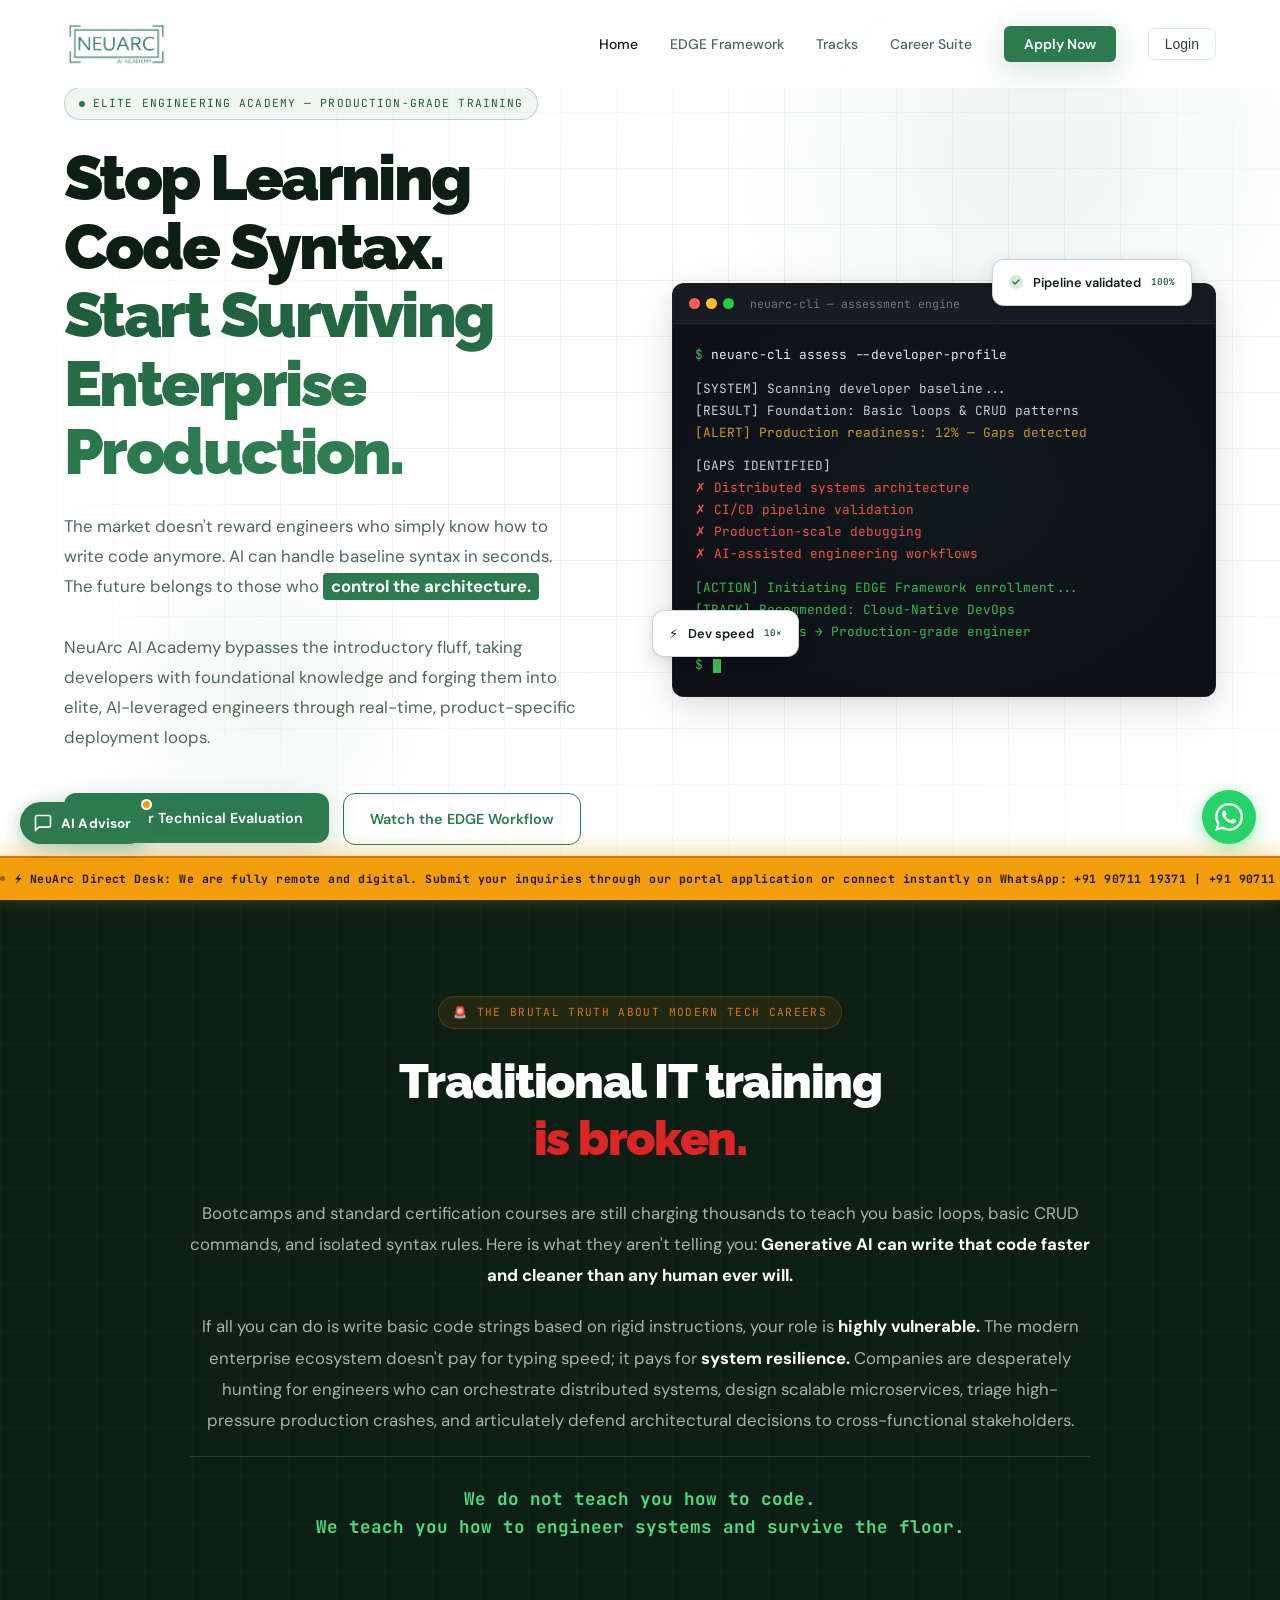
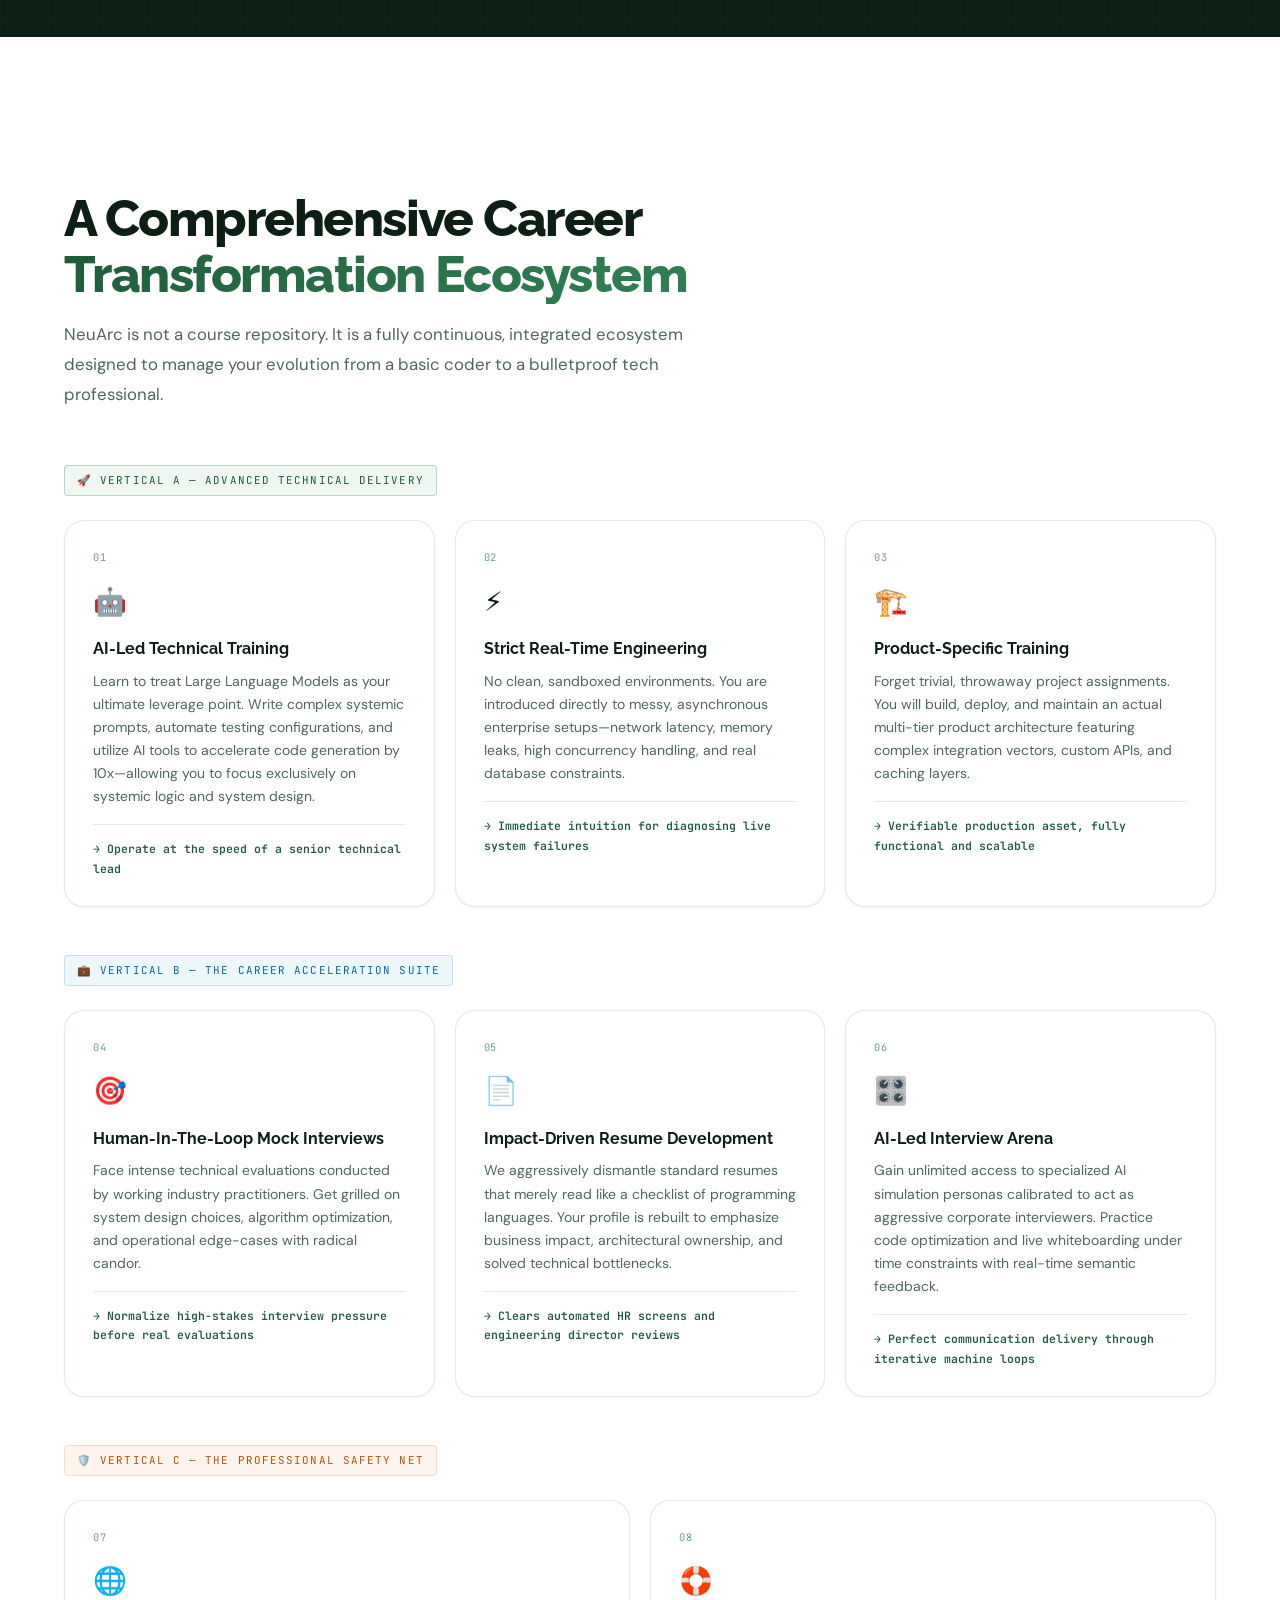
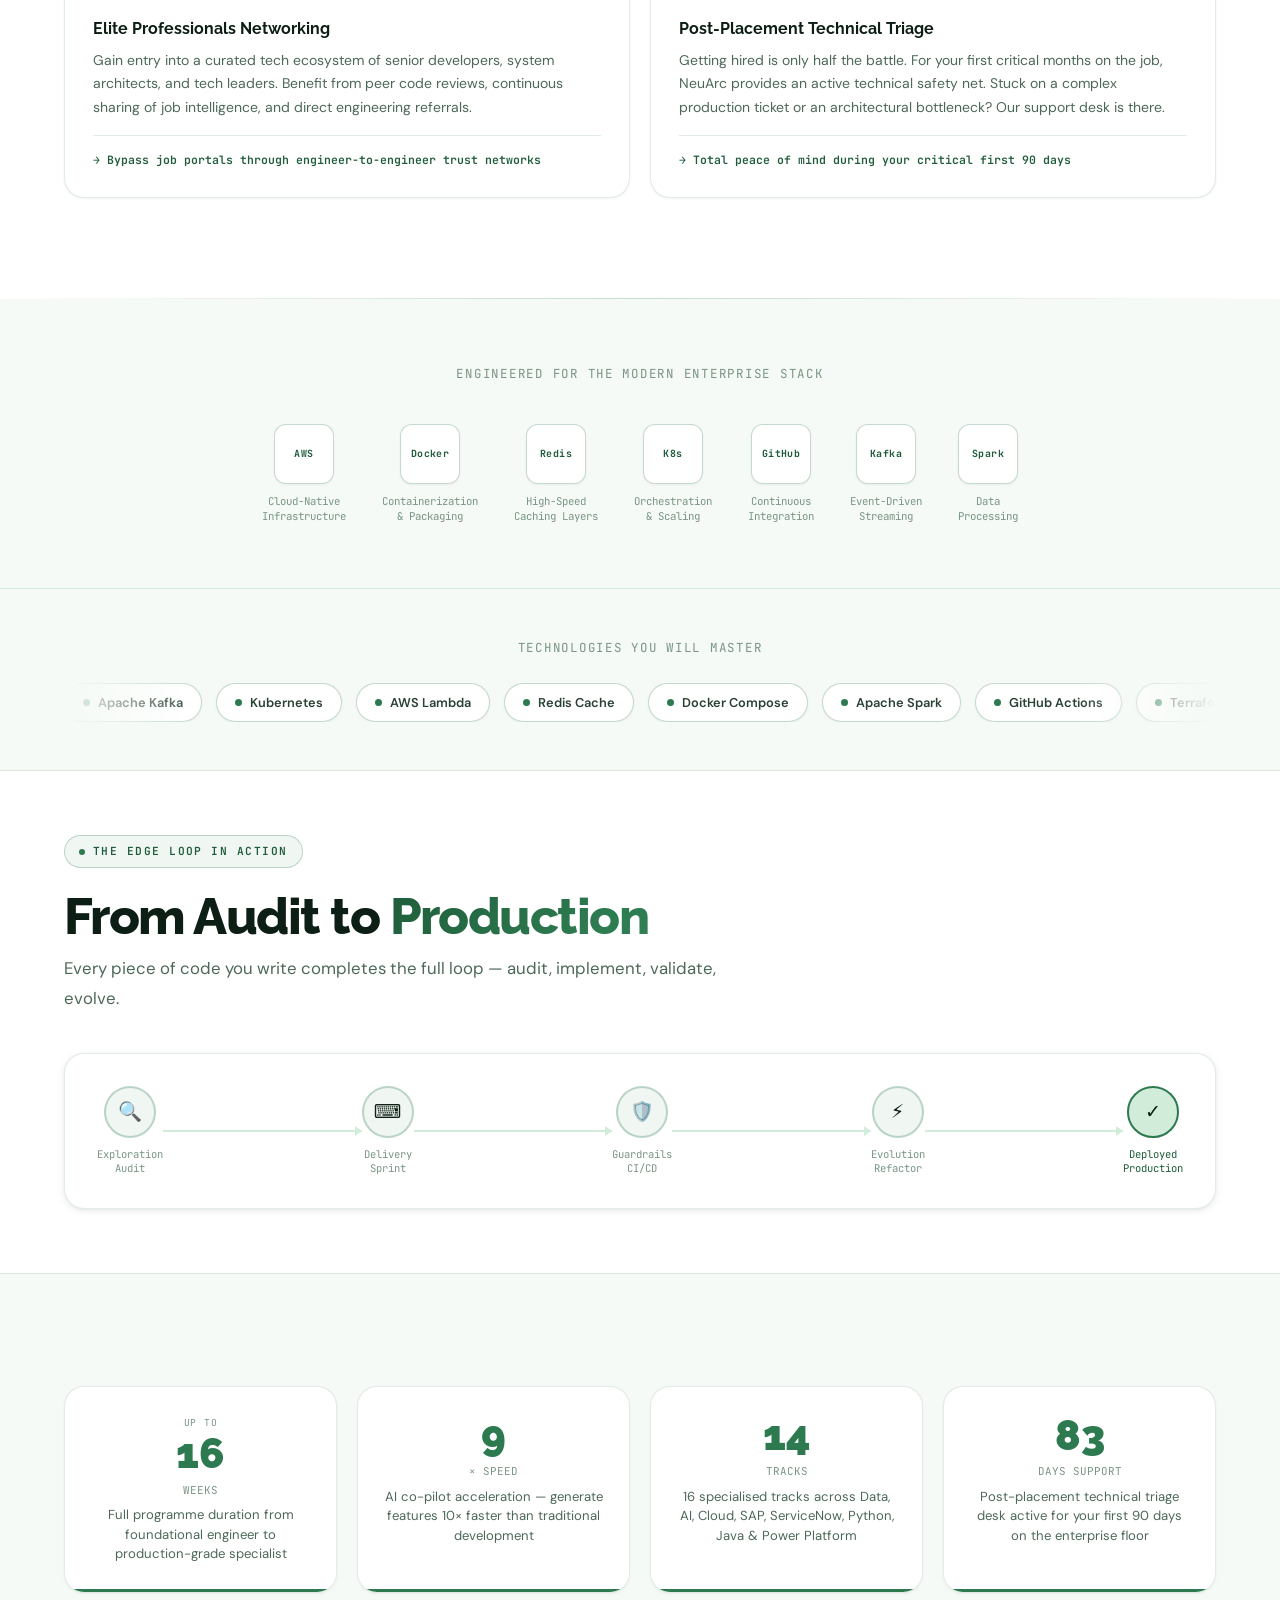
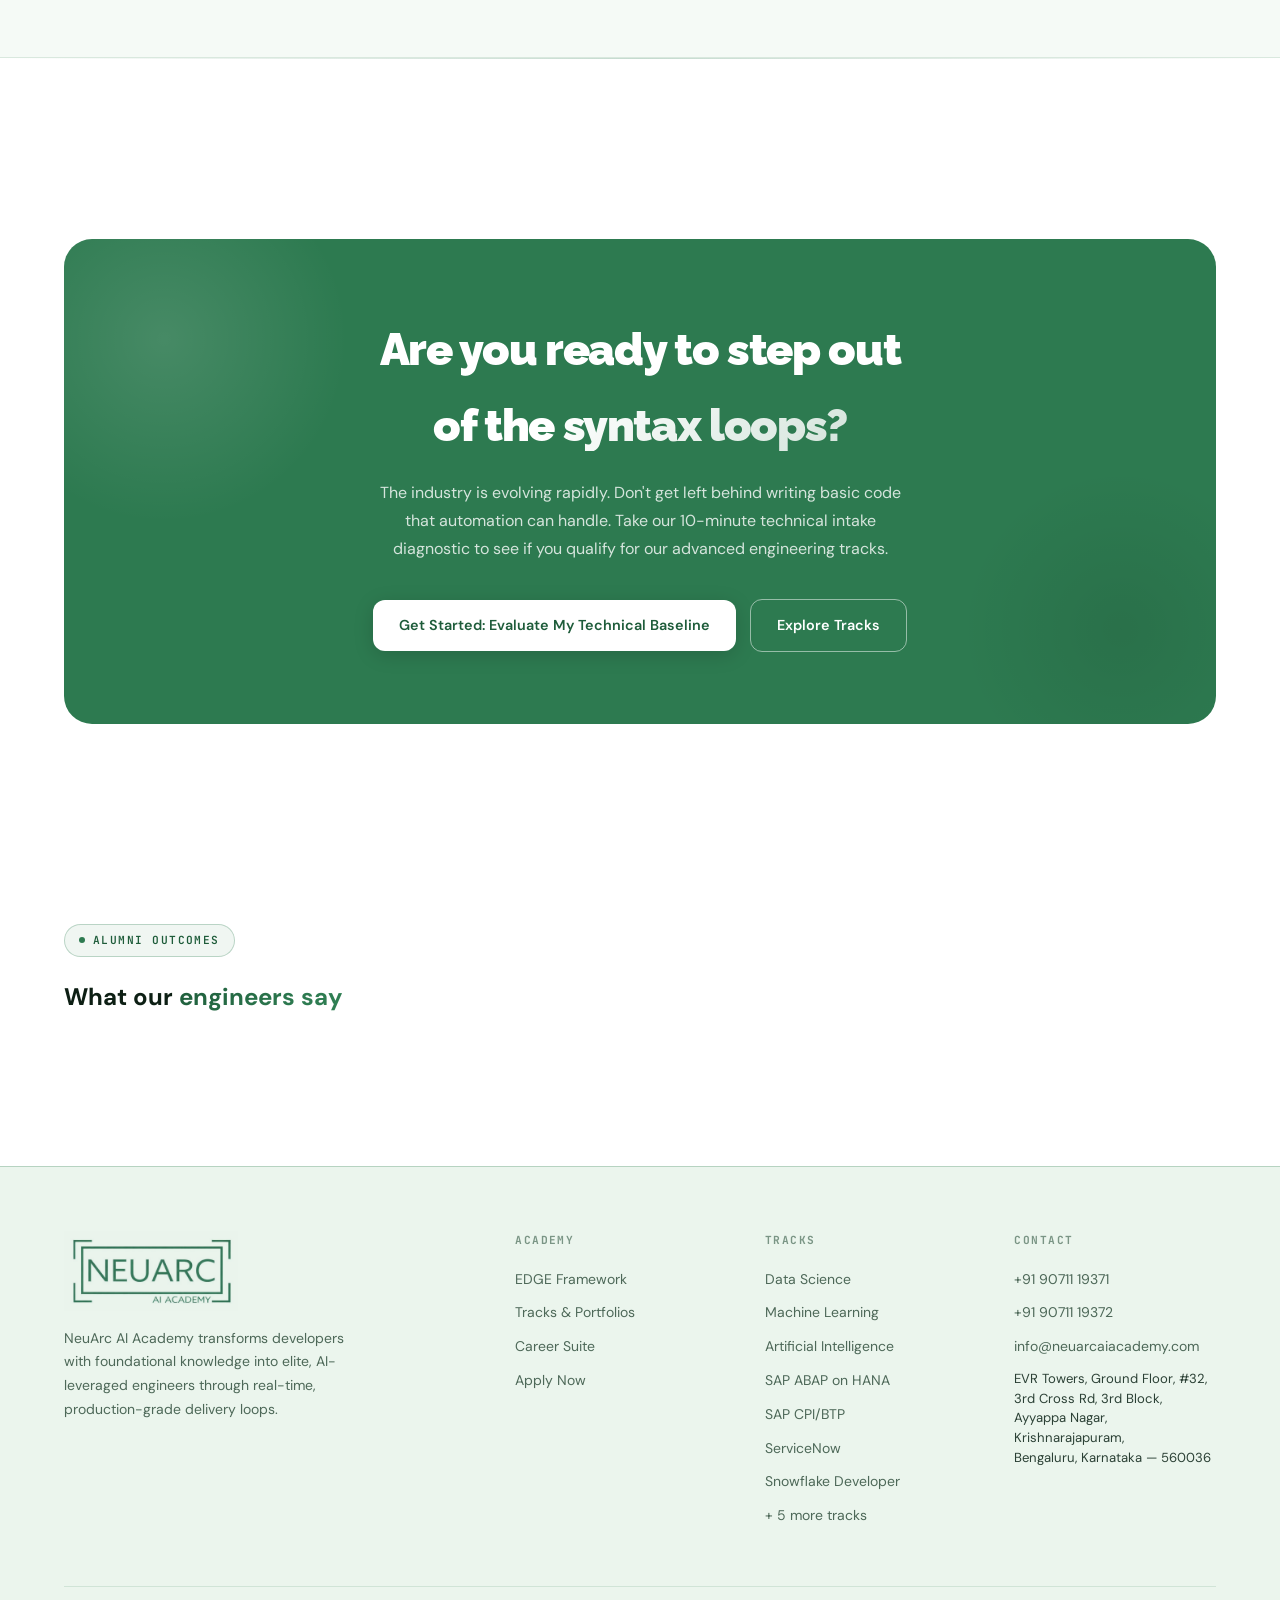
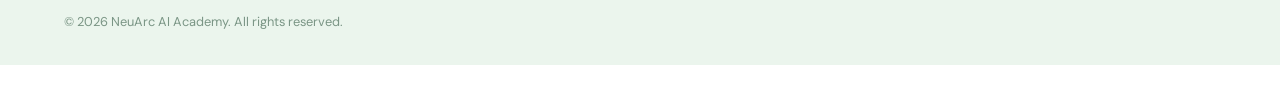
==== commit f0c043a6: "fix: update all API calls to use custom domain admin.neuarcaiacademy.com neuarc-admin.vercel.app ret" ====
--- a/index.html
+++ b/index.html
@@ -465,7 +465,7 @@
 <script>
   /* ── Testimonials loader ── */
   (function () {
-    var API = 'https://neuarc-admin.vercel.app';
+    var API = 'https://admin.neuarcaiacademy.com';
     var grid = document.getElementById('testimonialsGrid');
     if (!grid) return;
 
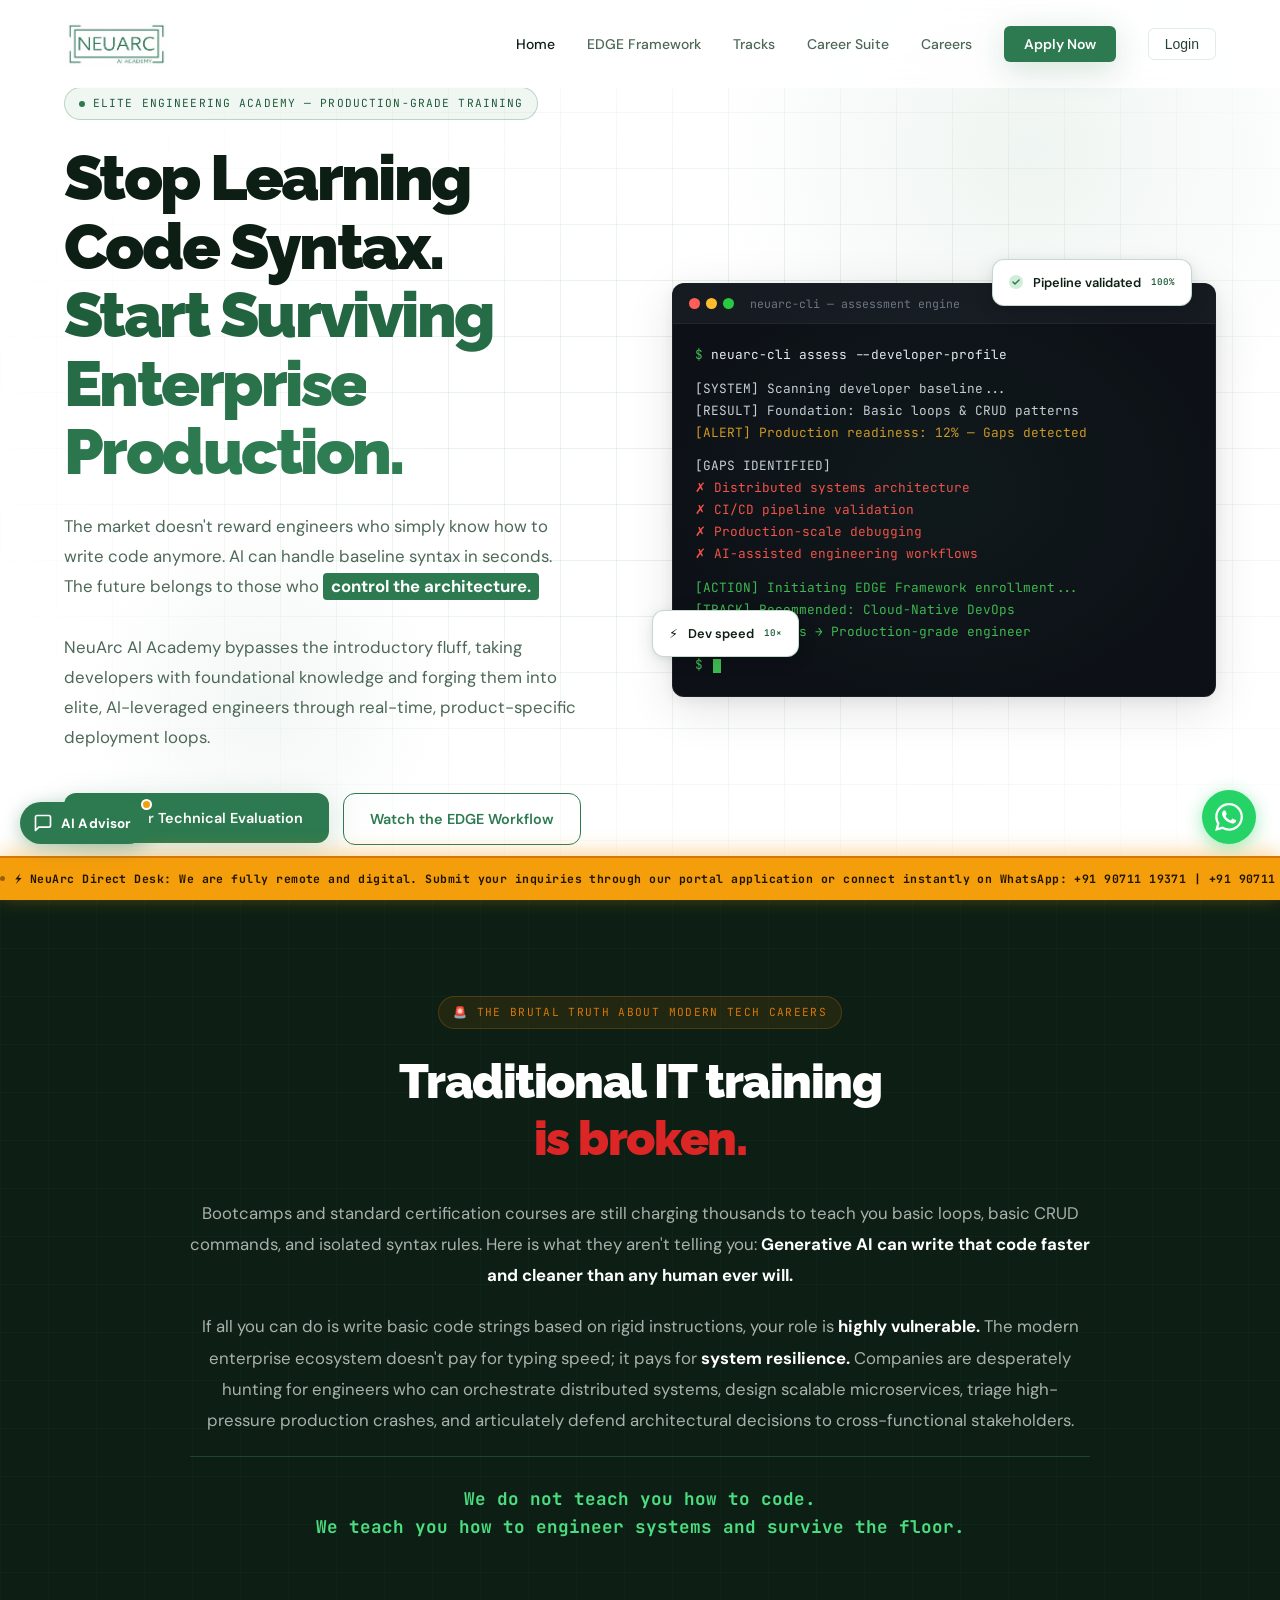
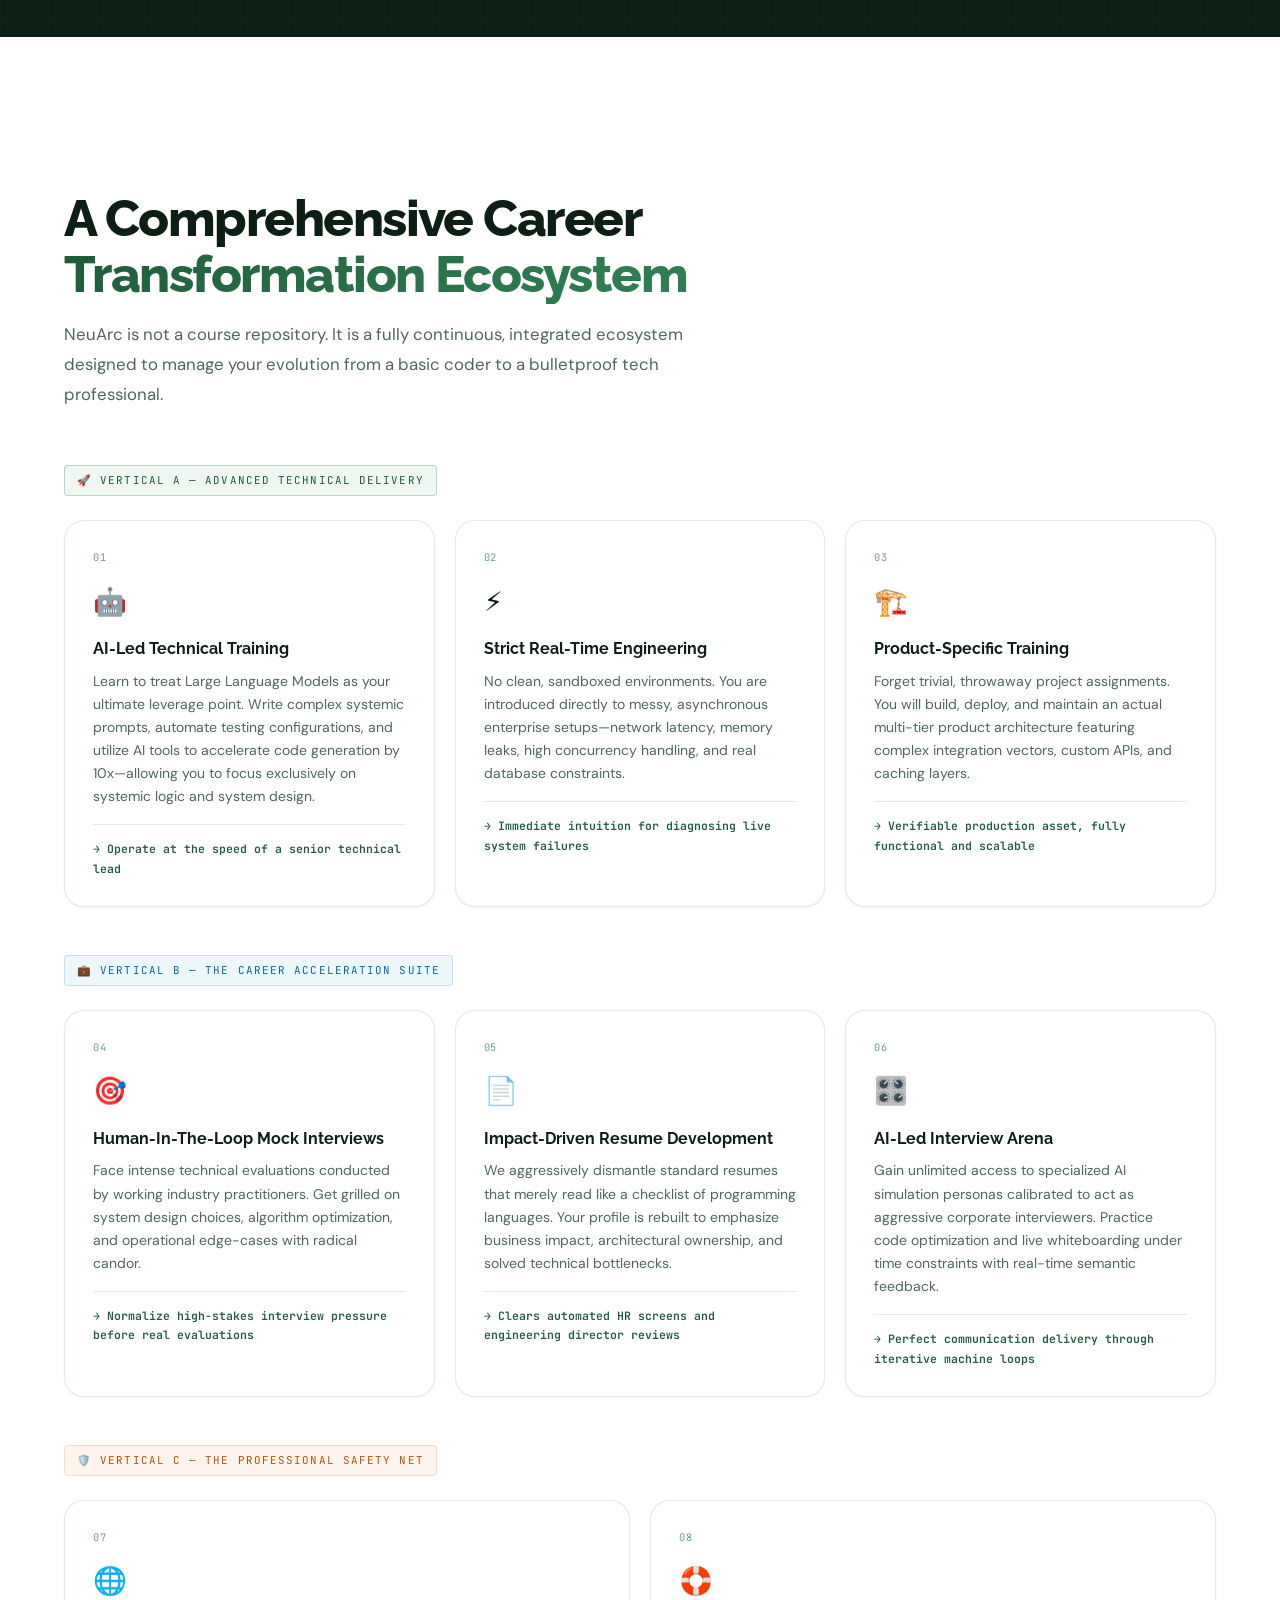
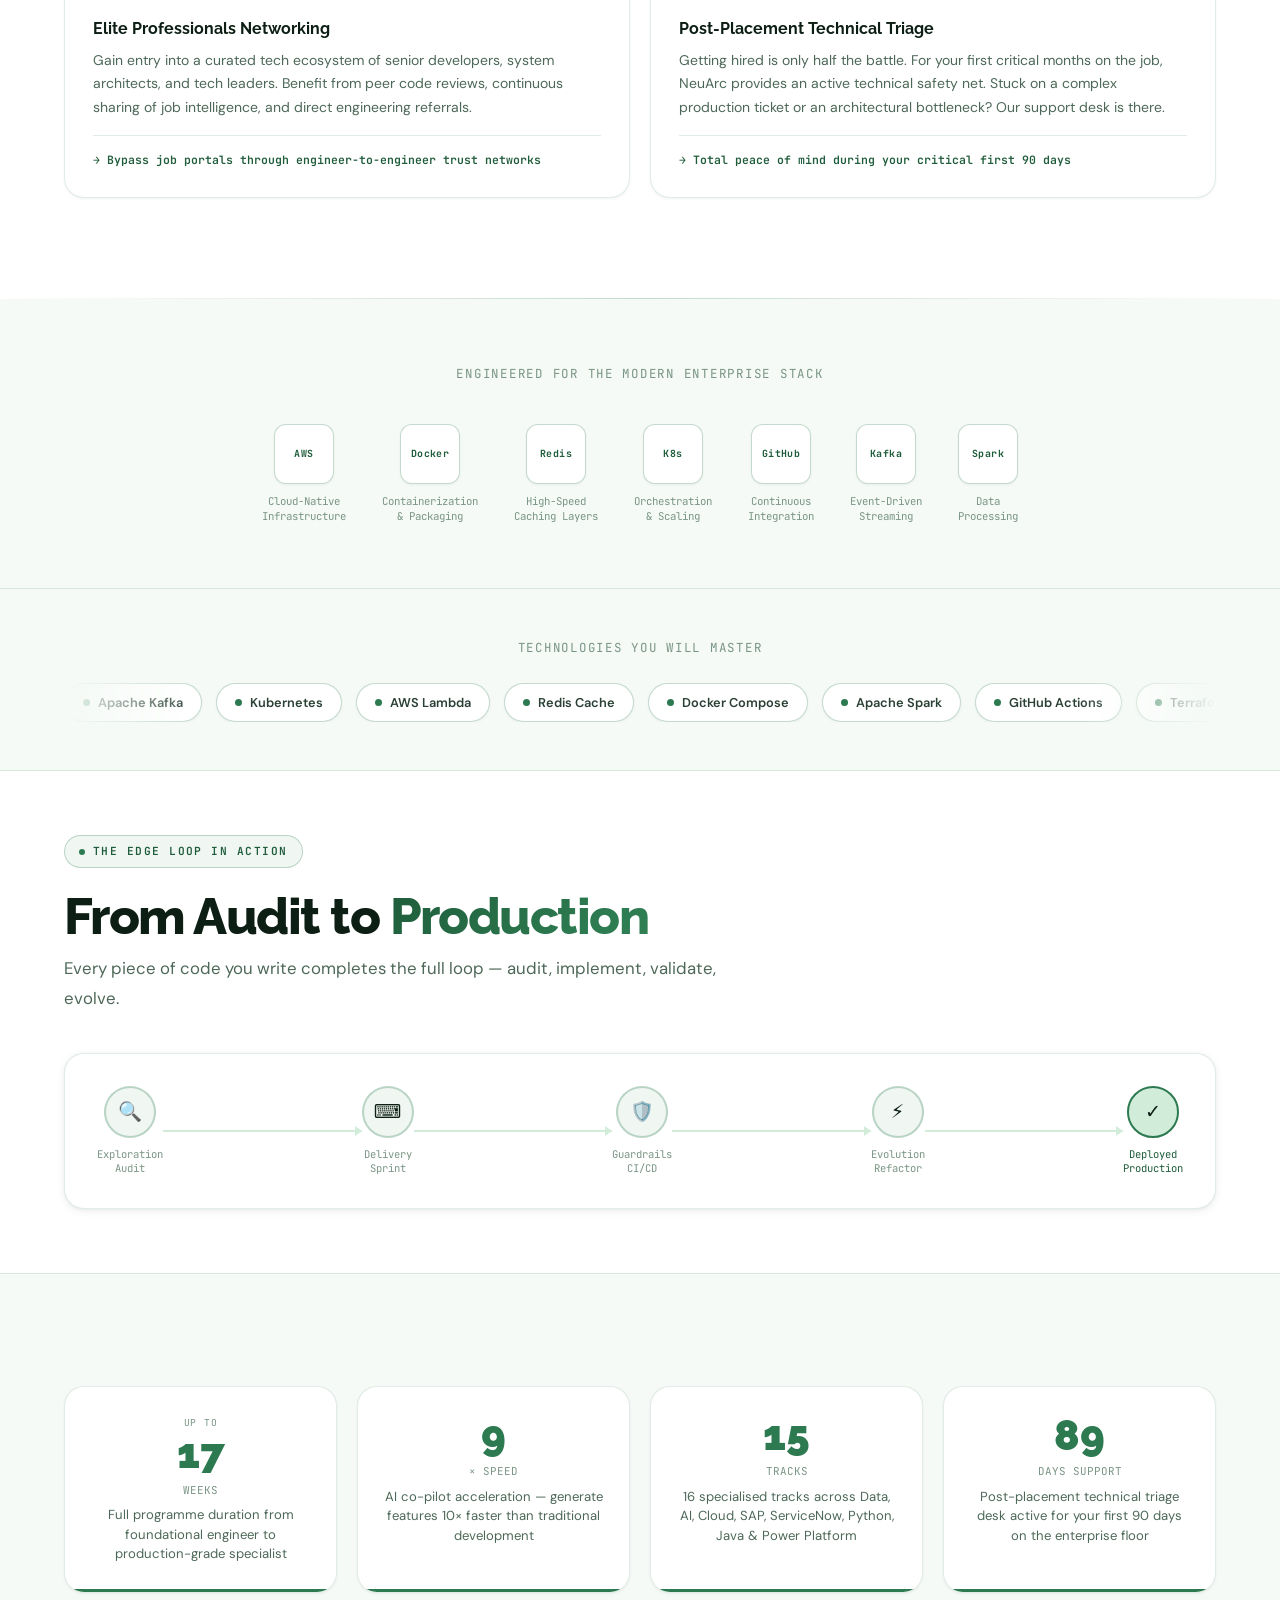
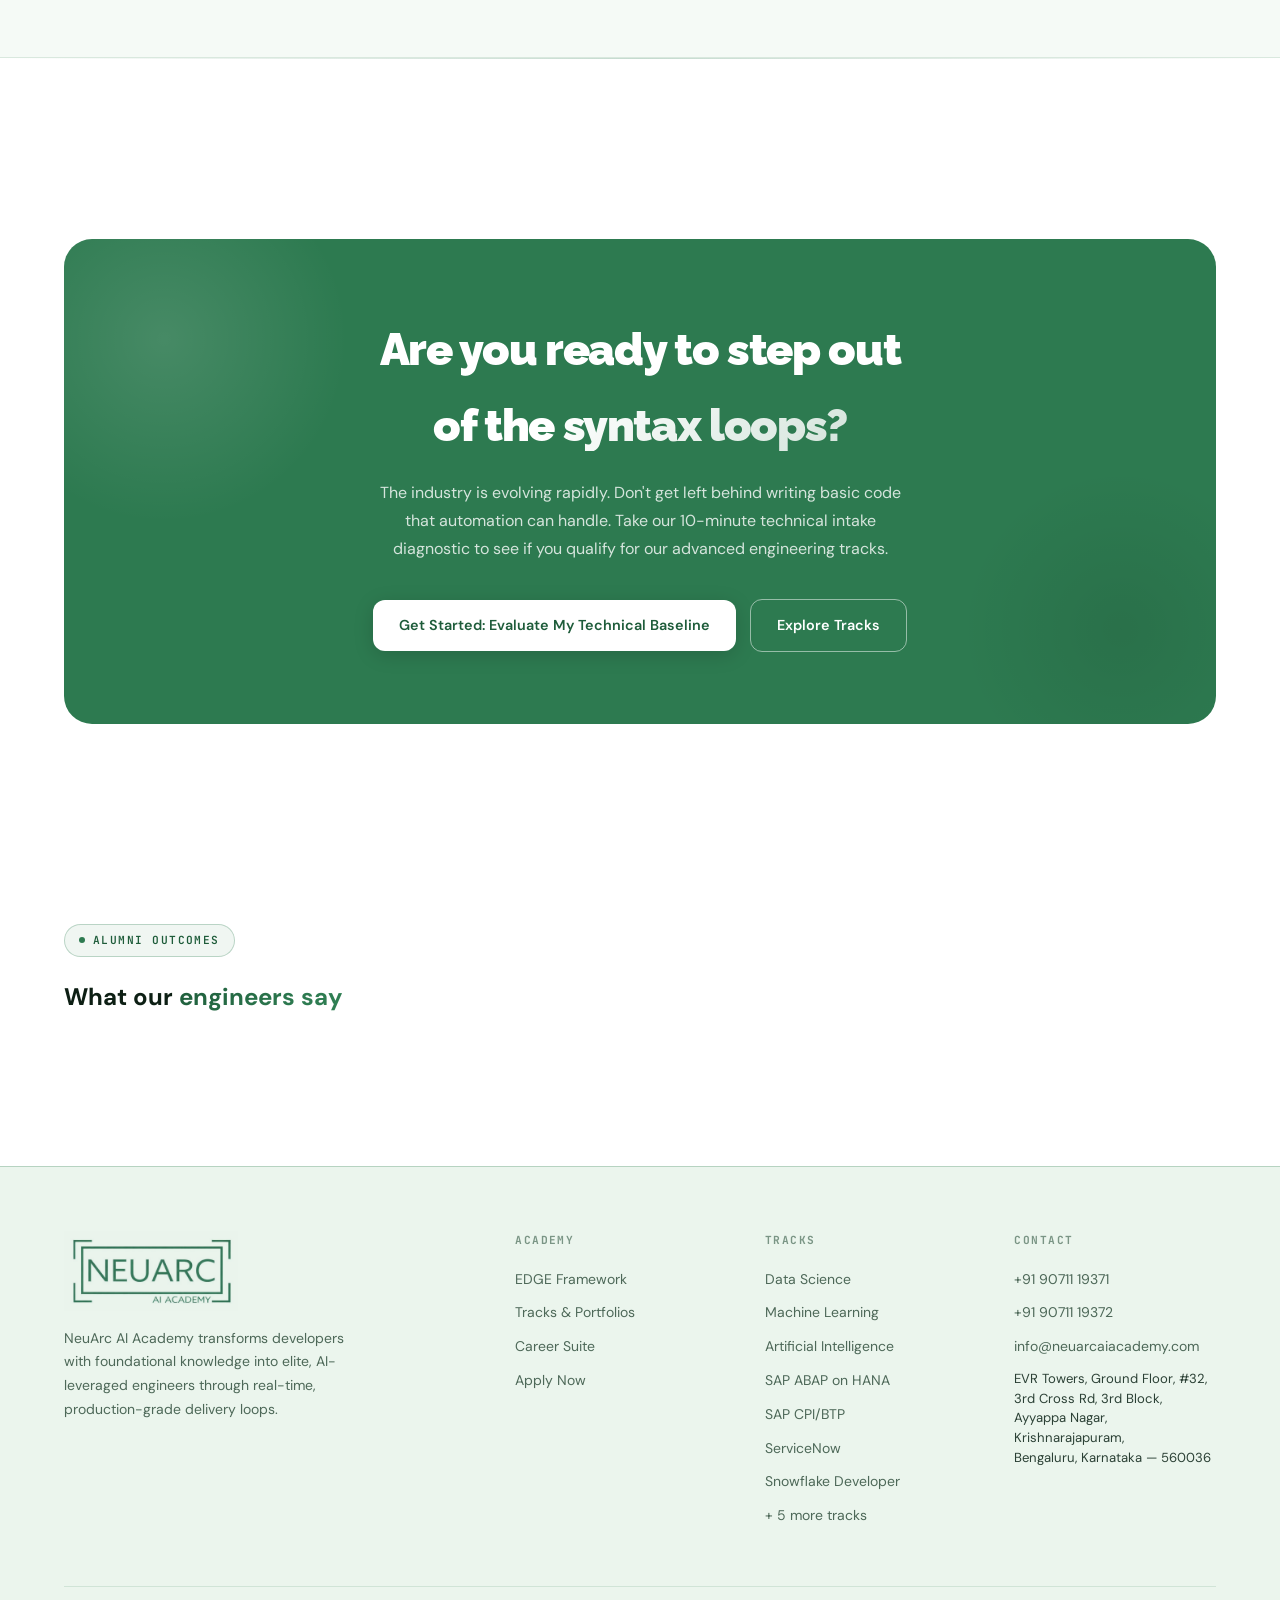
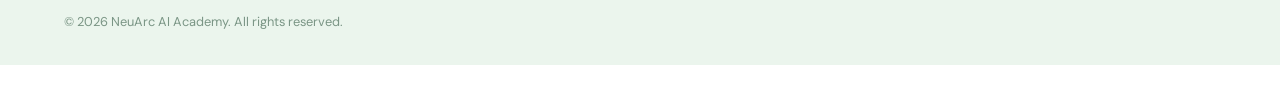
==== commit a5933d85: "feat: add Careers to top navigation on all pages Added <li><a href="careers.html">Careers</a></li> b" ====
--- a/index.html
+++ b/index.html
@@ -28,6 +28,7 @@
       <li><a href="edge-framework.html">EDGE Framework</a></li>
       <li><a href="tracks.html">Tracks</a></li>
       <li><a href="career.html">Career Suite</a></li>
+      <li><a href="careers.html">Careers</a></li>
       <li><a href="apply.html" class="nav-cta">Apply Now</a></li>
       <li><button class="nav-login-btn" aria-label="Login to portal">Login</button></li>
     </ul>
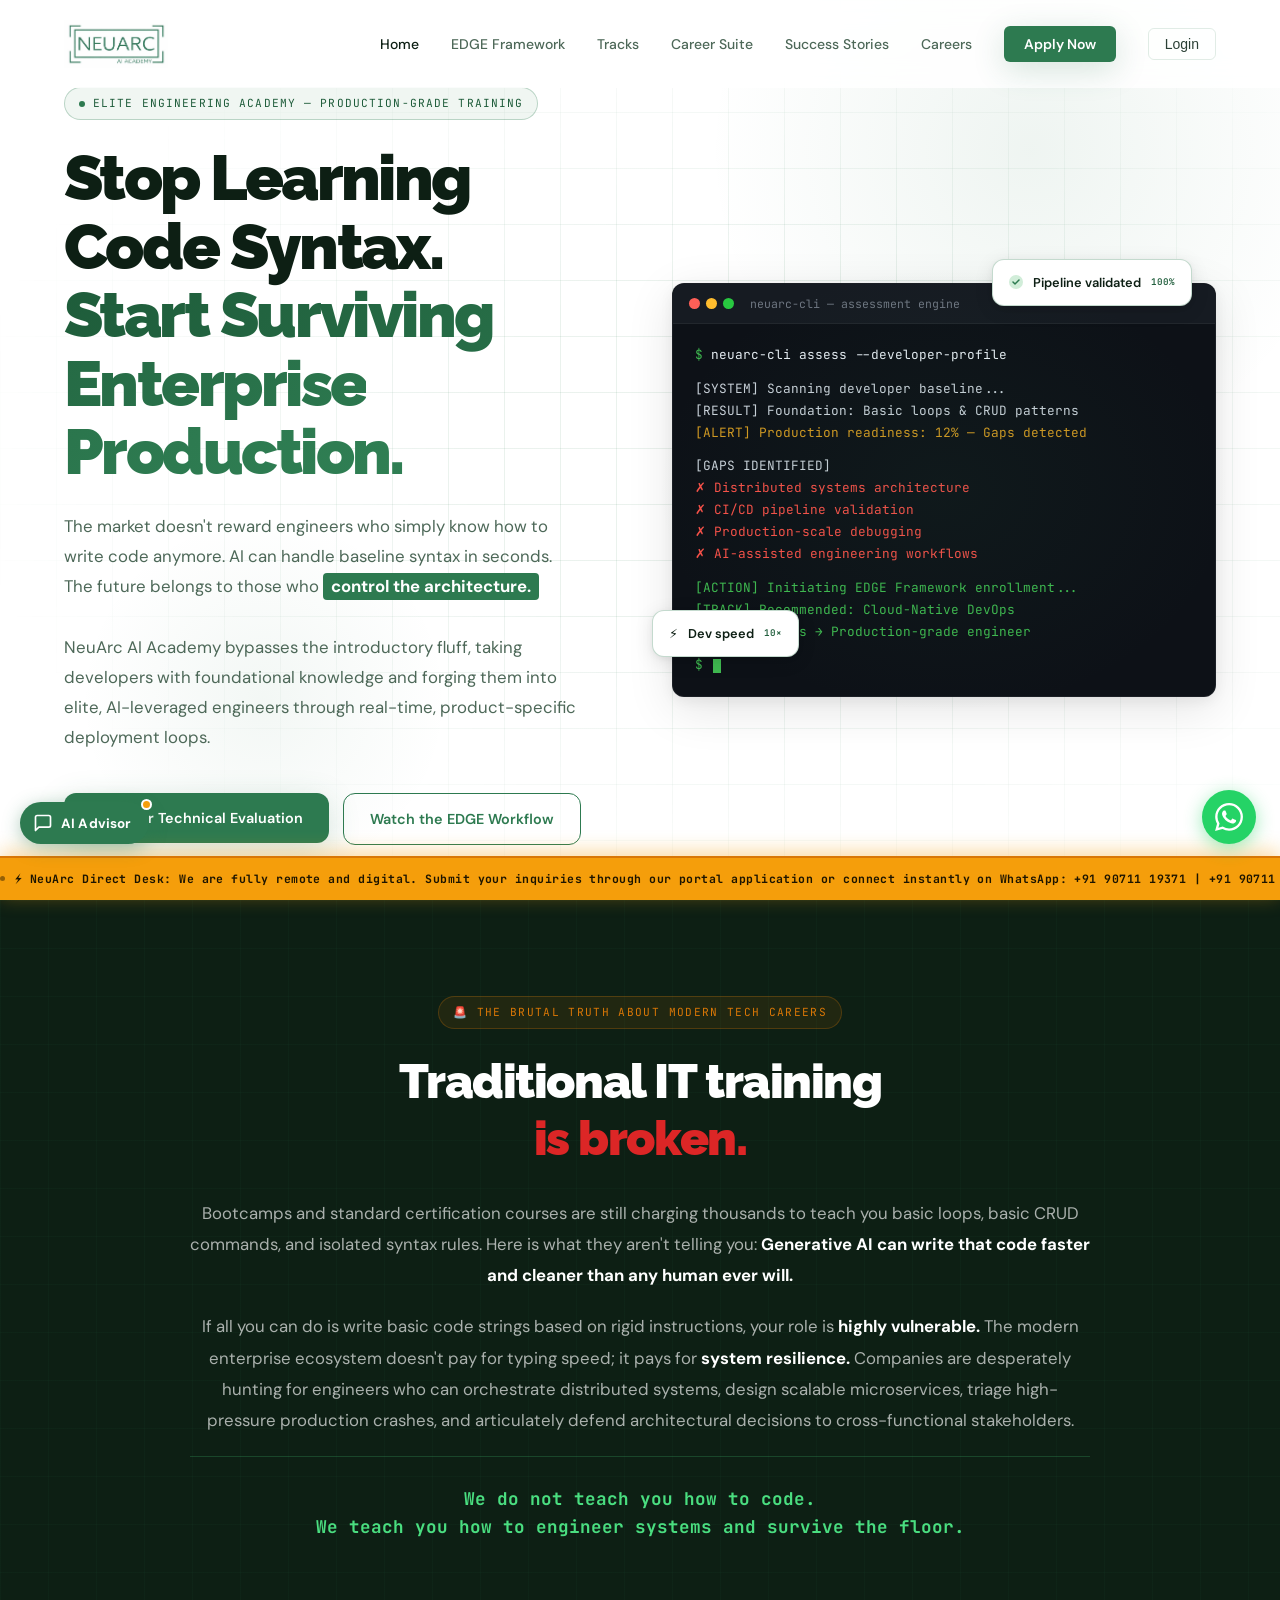
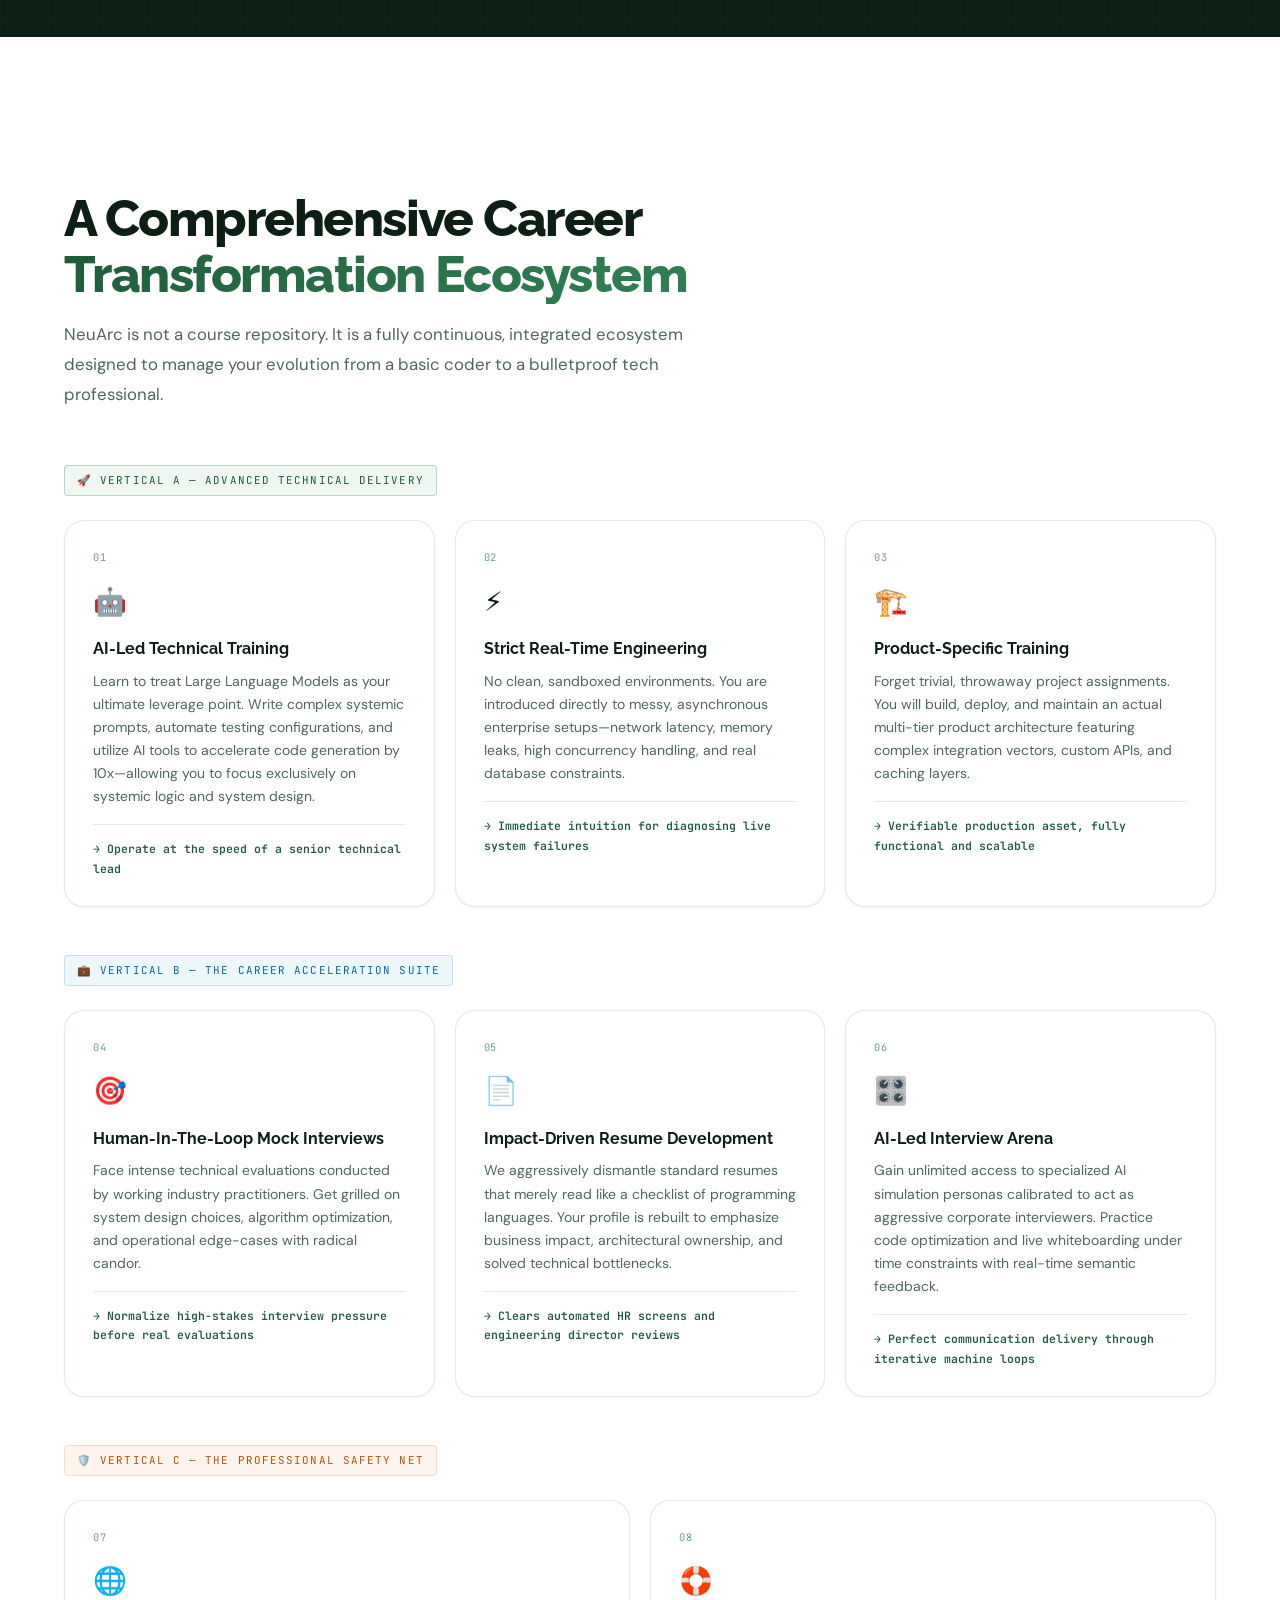
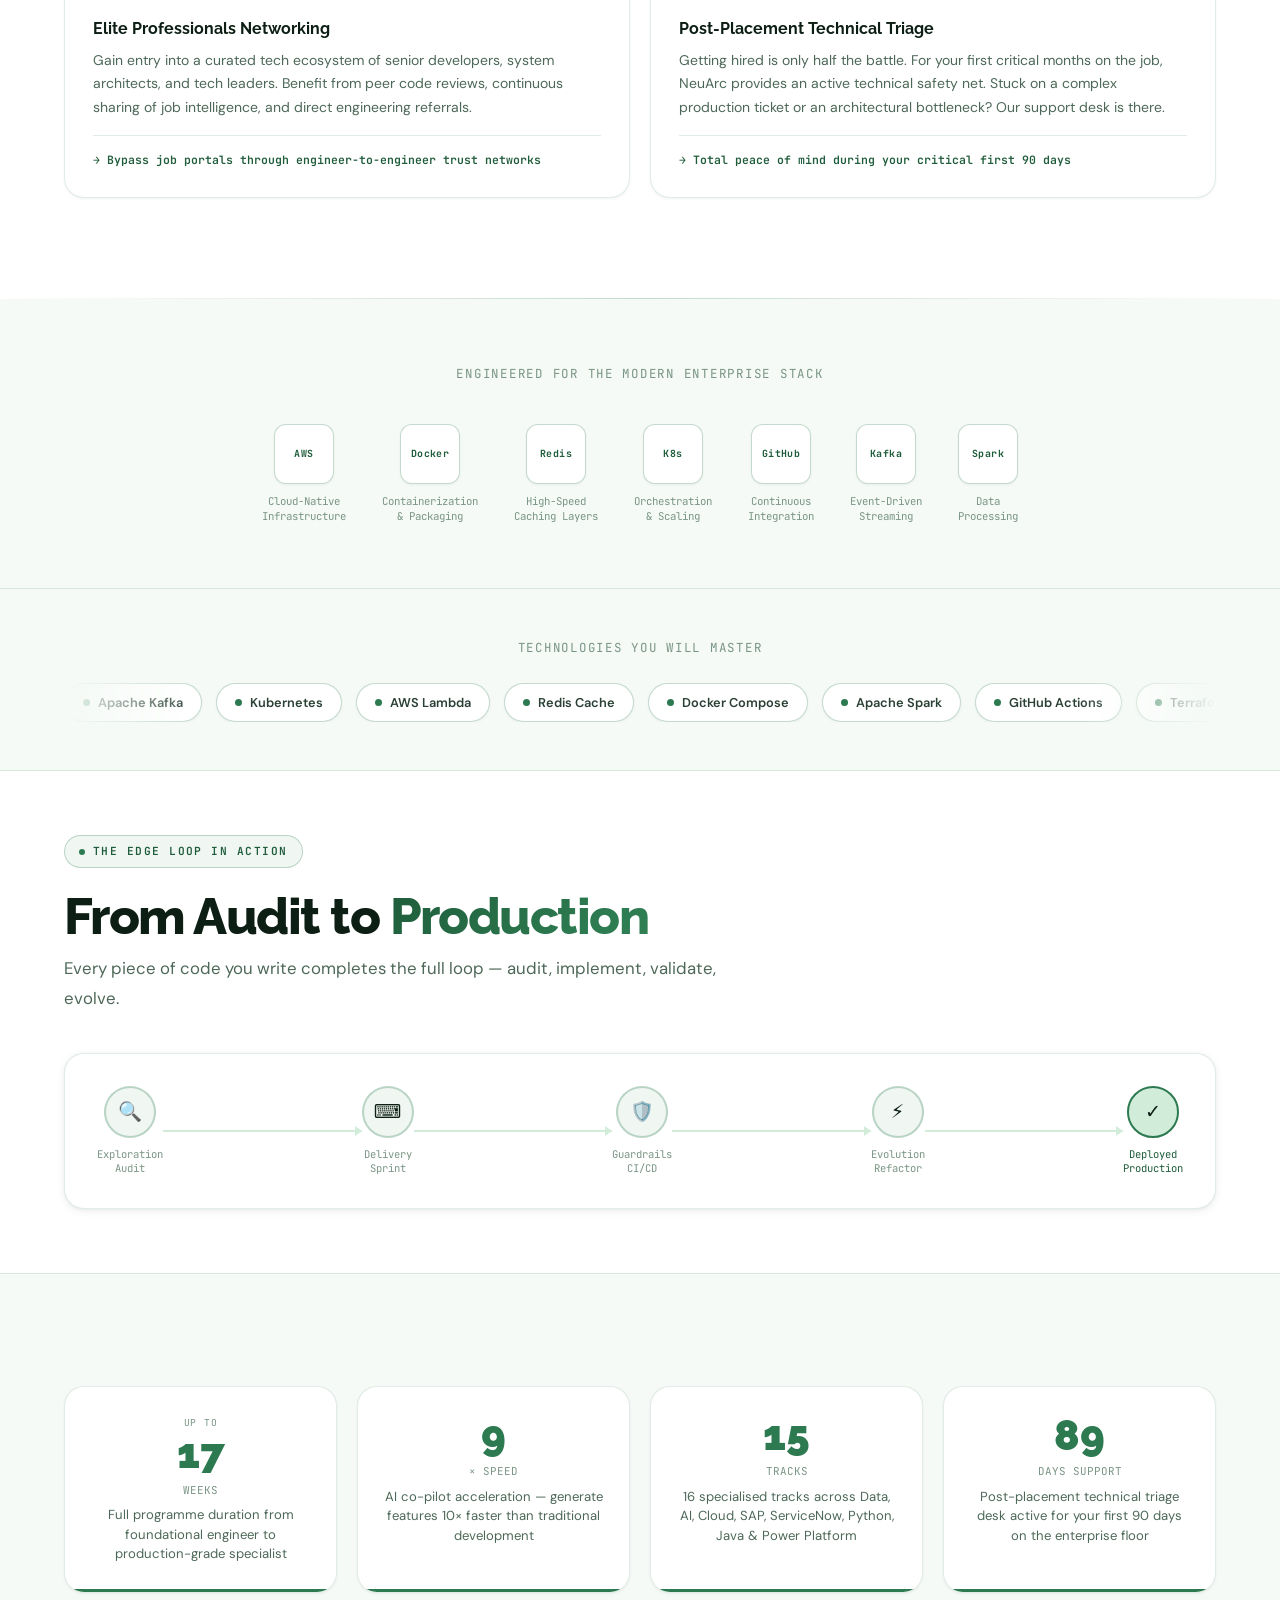
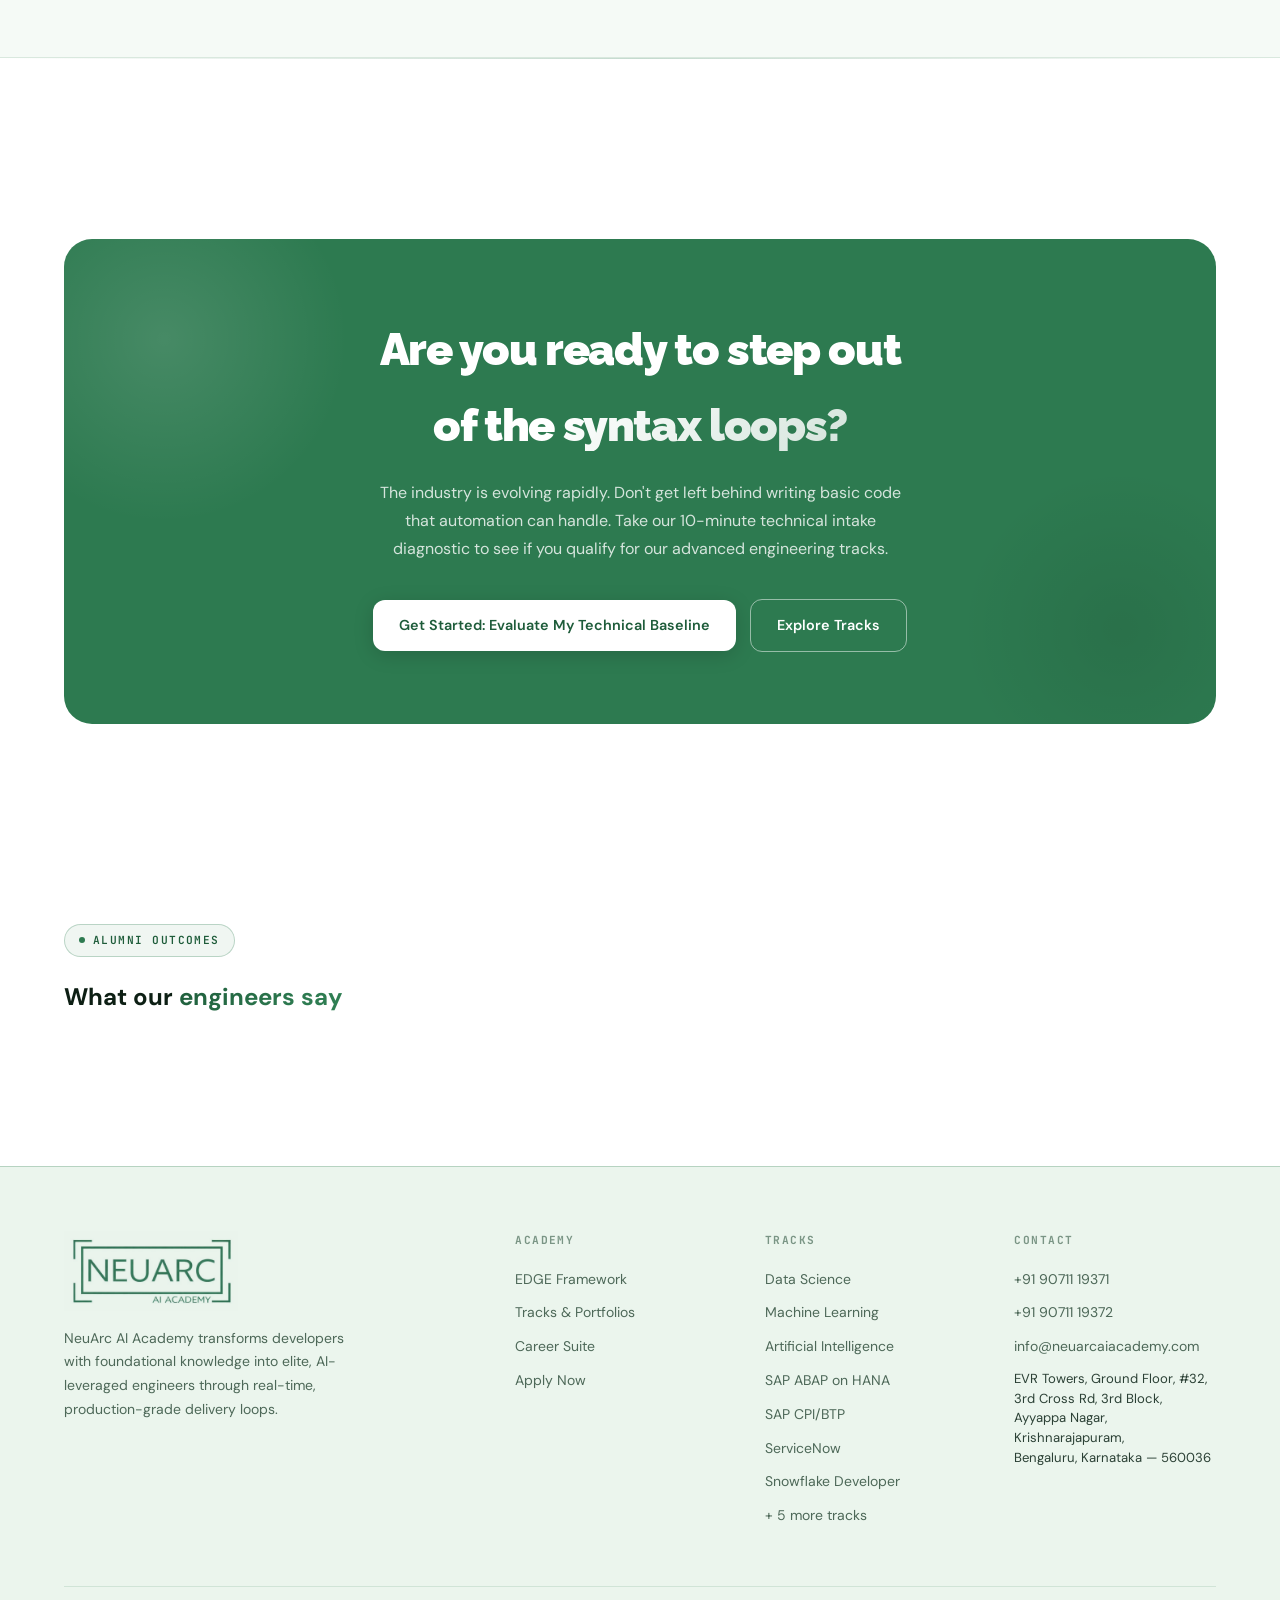
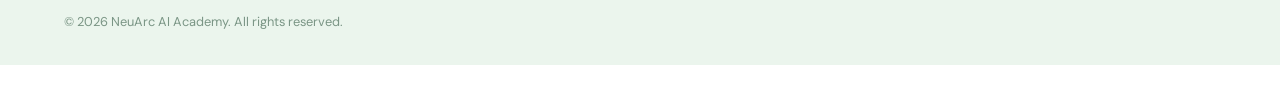
==== commit 03c104a7: "Add Success Stories page, add to nav on all pages - New success-stories.html: fetches testimonials f" ====
--- a/index.html
+++ b/index.html
@@ -28,6 +28,7 @@
       <li><a href="edge-framework.html">EDGE Framework</a></li>
       <li><a href="tracks.html">Tracks</a></li>
       <li><a href="career.html">Career Suite</a></li>
+      <li><a href="success-stories.html">Success Stories</a></li>
       <li><a href="careers.html">Careers</a></li>
       <li><a href="apply.html" class="nav-cta">Apply Now</a></li>
       <li><button class="nav-login-btn" aria-label="Login to portal">Login</button></li>
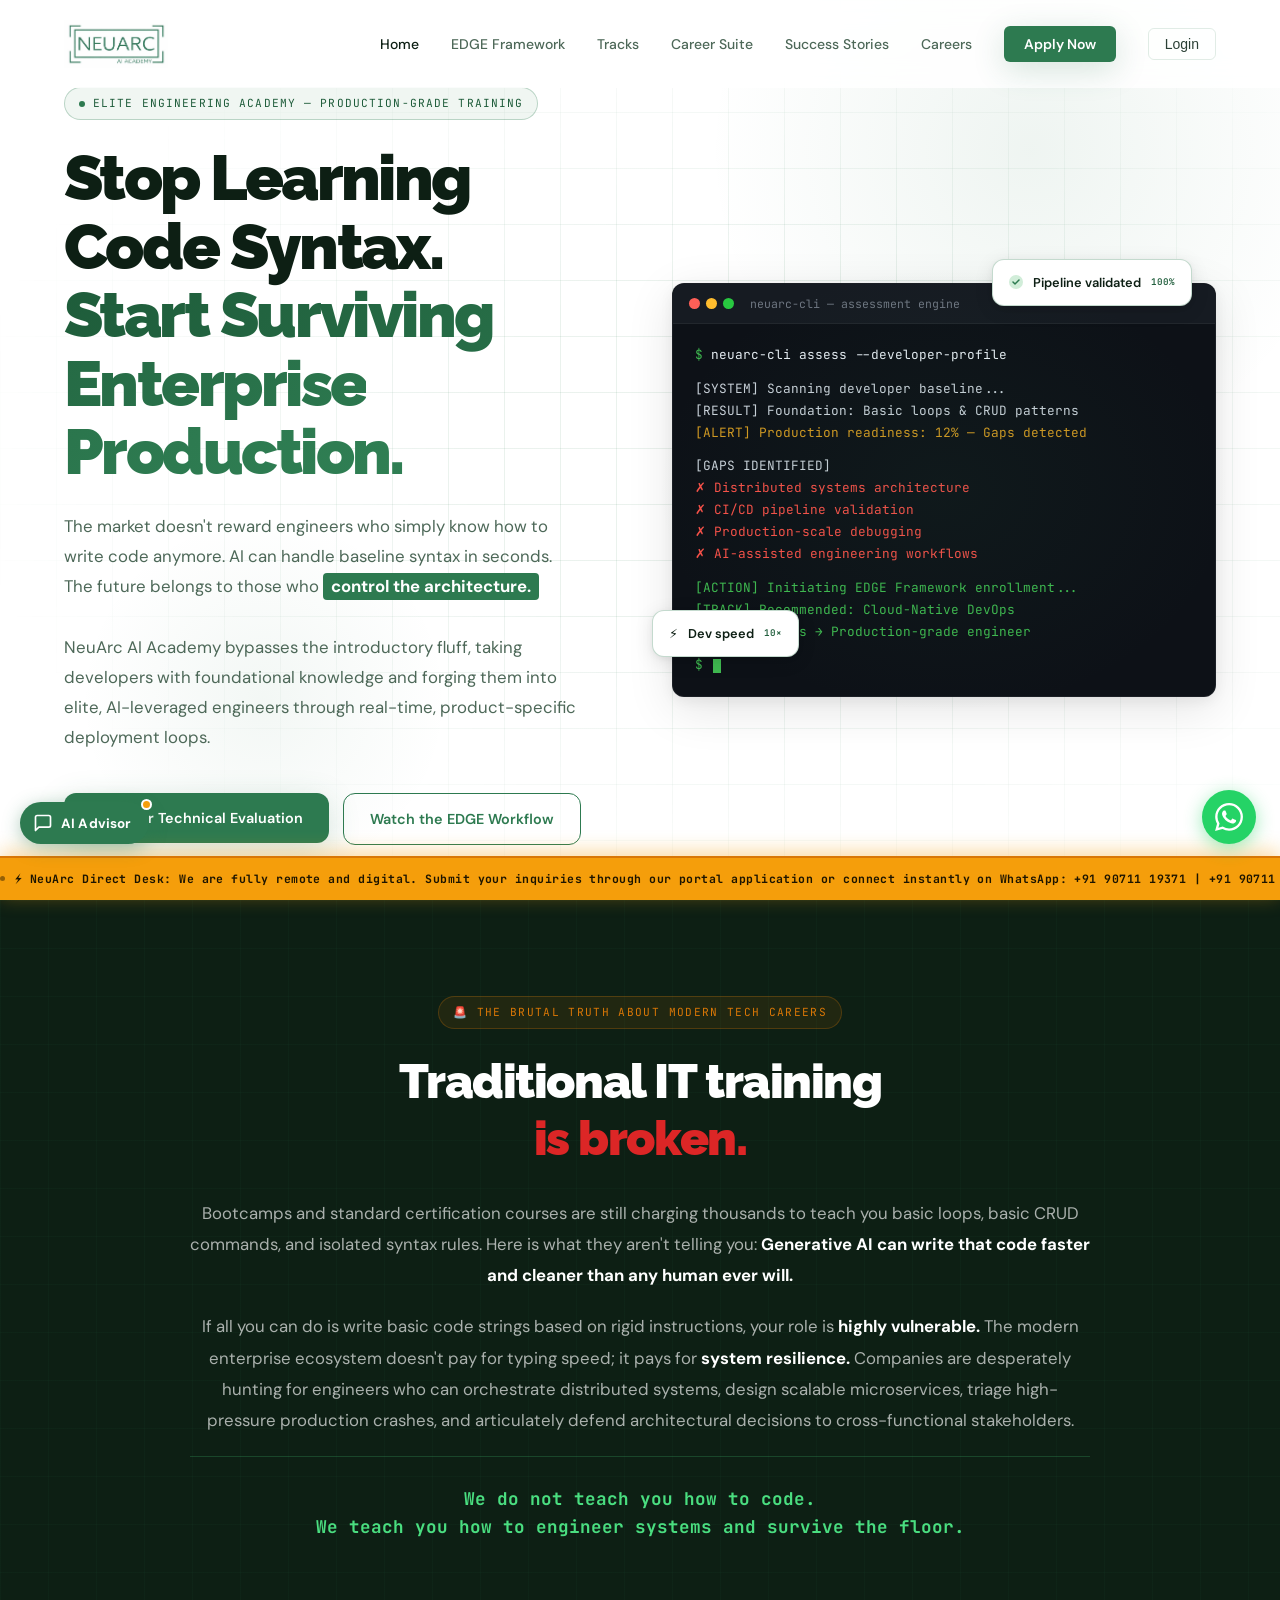
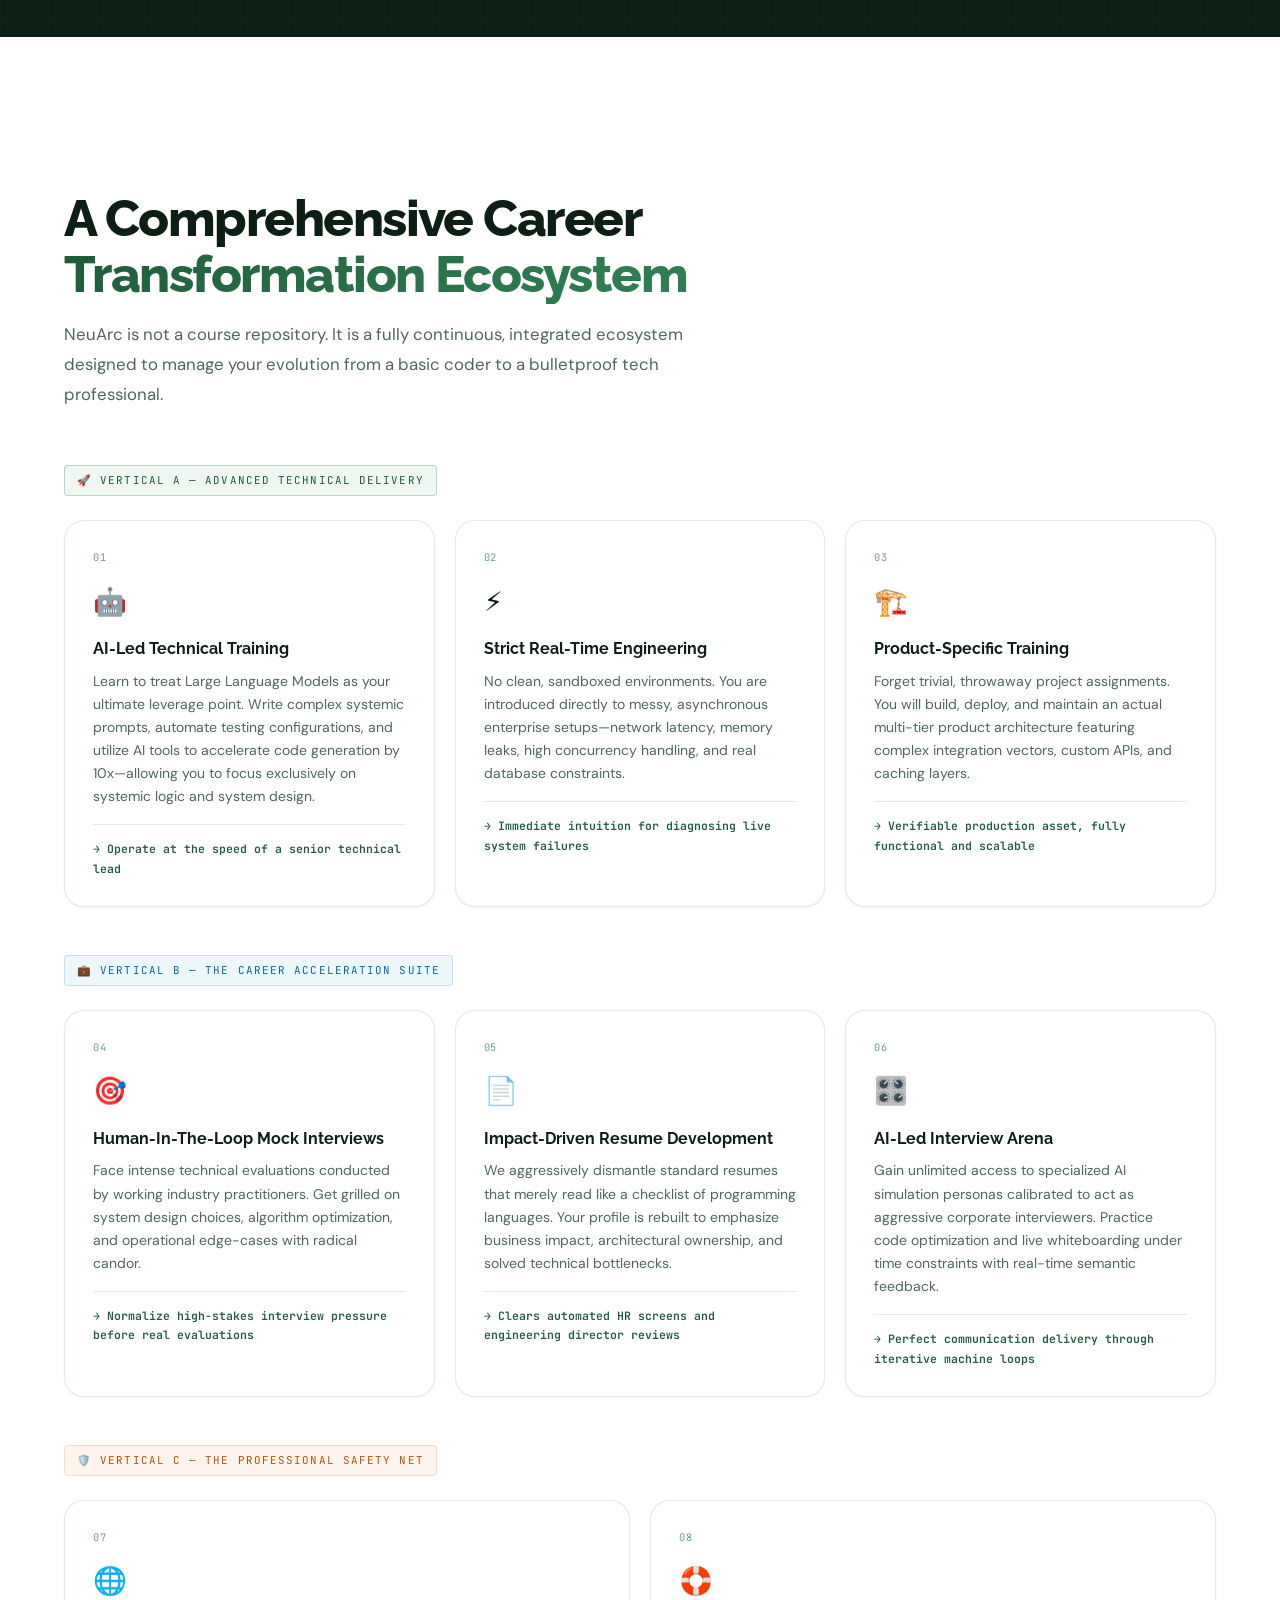
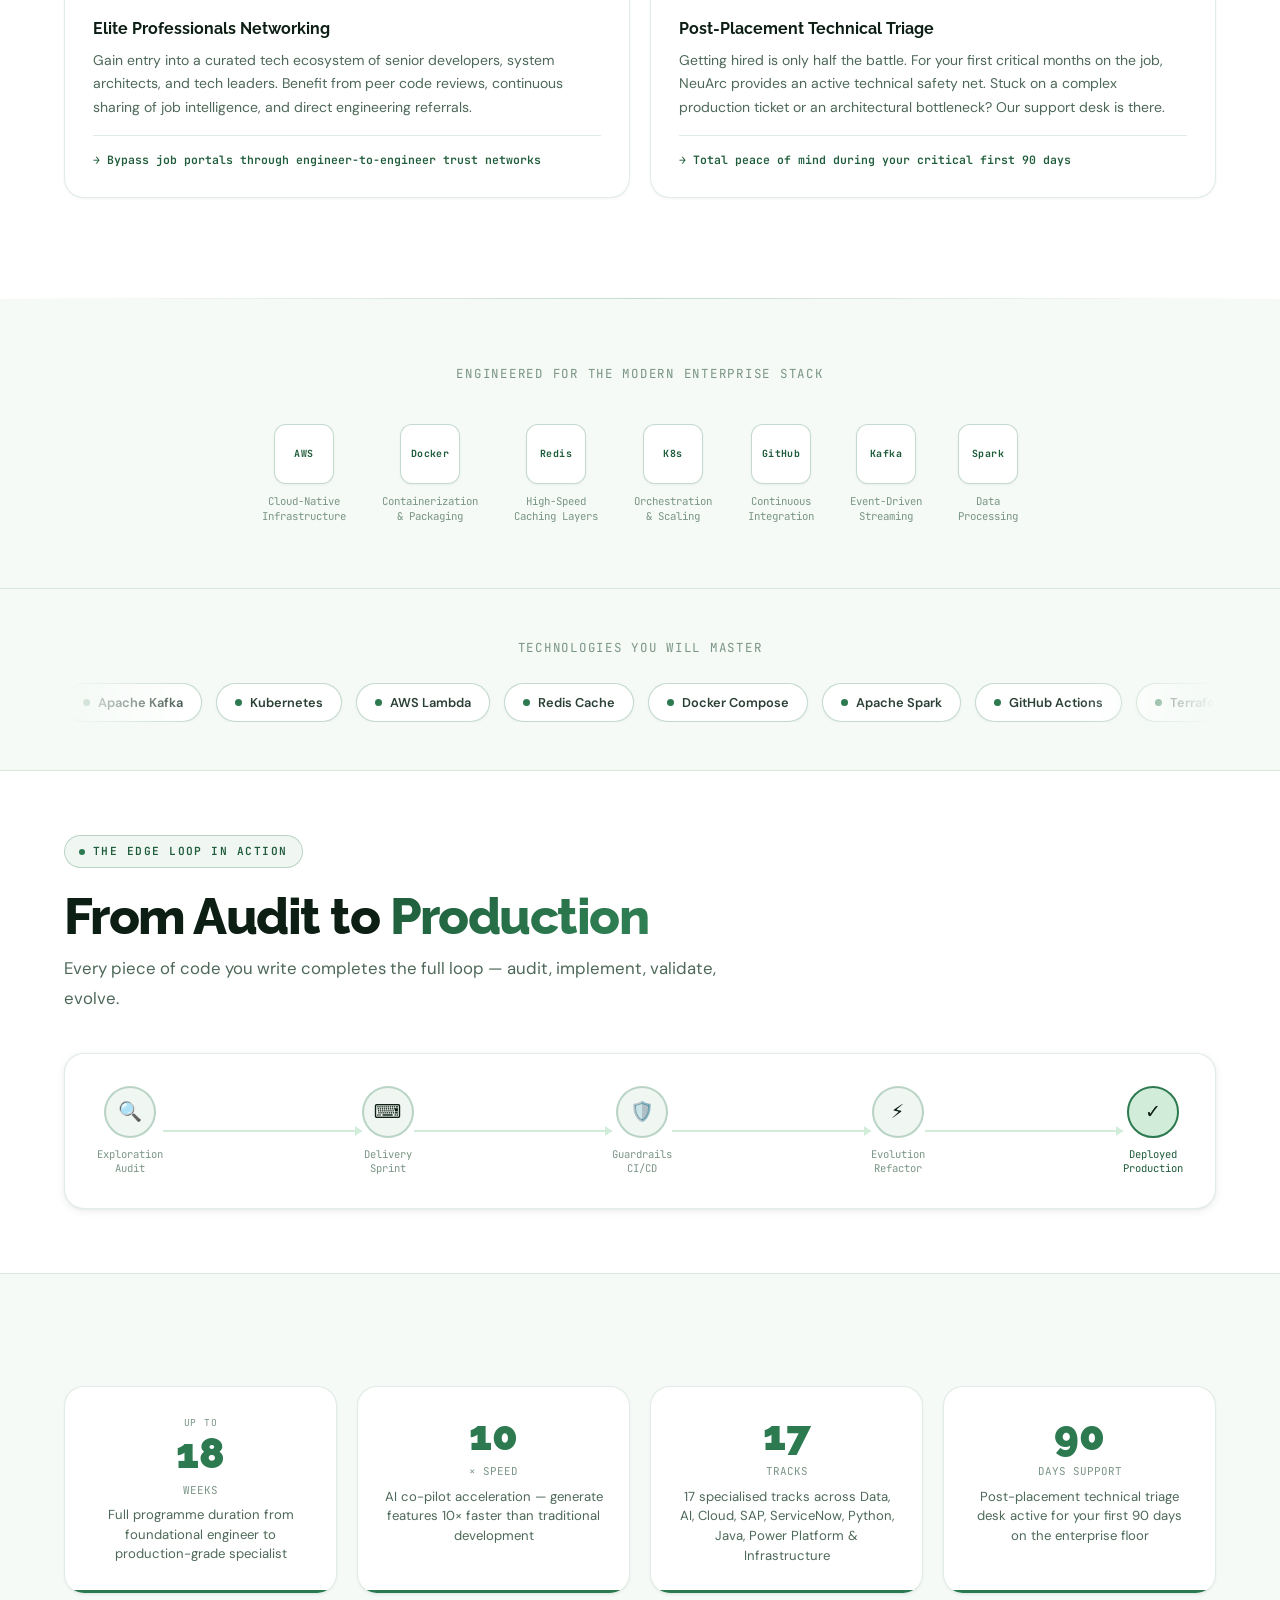
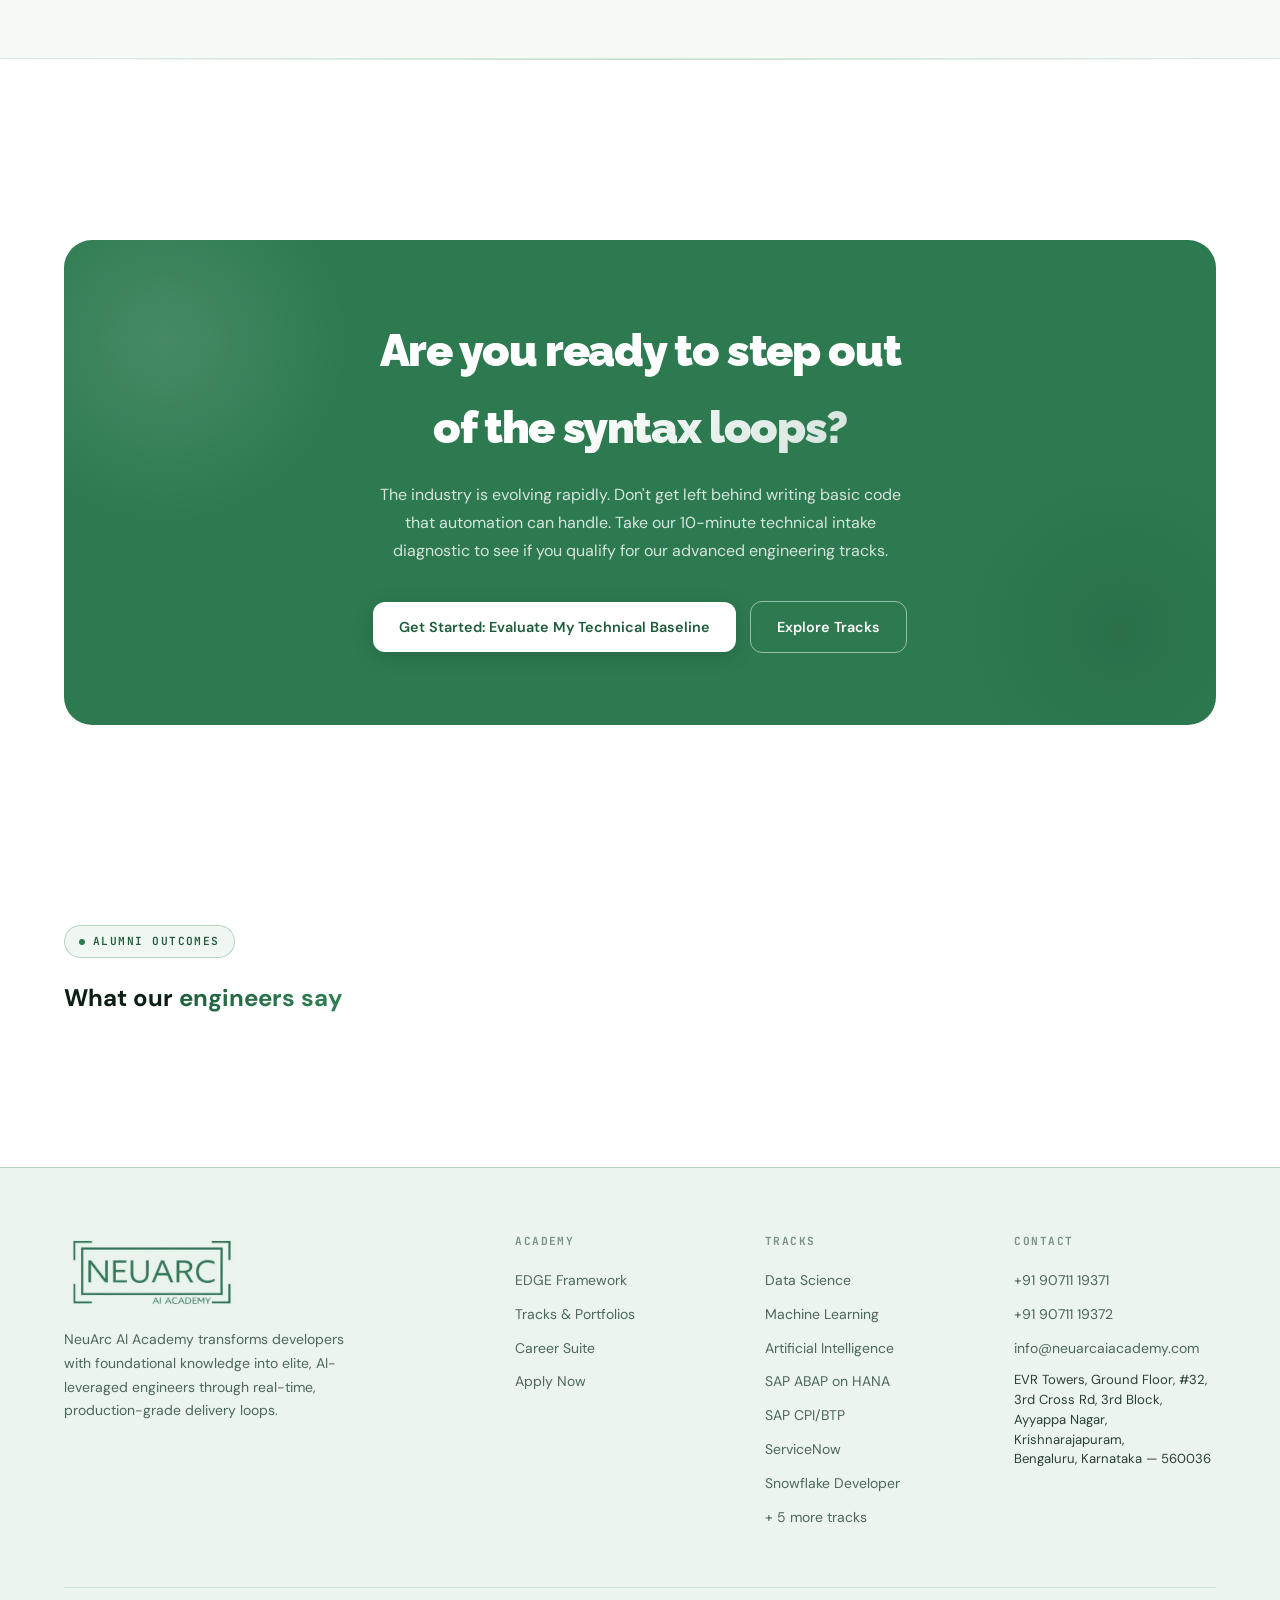
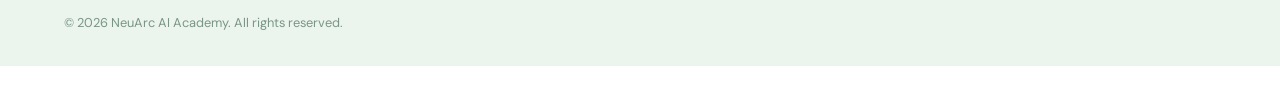
==== commit 216cd933: "feat: email OTP verification on apply form; SMS OTP copy; widget updates - apply.html: Verify Email " ====
--- a/index.html
+++ b/index.html
@@ -377,9 +377,9 @@
         <div class="metric-tile-desc">AI co-pilot acceleration — generate features 10× faster than traditional development</div>
       </div>
       <div class="metric-tile">
-        <div class="metric-tile-val" data-target="16" id="cms-tracks-metric">0</div>
+        <div class="metric-tile-val" data-target="17" id="cms-tracks-metric">0</div>
         <div style="font-family:var(--font-mono);font-size:0.68rem;color:var(--text-4);margin-bottom:6px">TRACKS</div>
-        <div class="metric-tile-desc" id="cms-tracks-metric-desc">16 specialised tracks across Data, AI, Cloud, SAP, ServiceNow, Python, Java &amp; Power Platform</div>
+        <div class="metric-tile-desc" id="cms-tracks-metric-desc">17 specialised tracks across Data, AI, Cloud, SAP, ServiceNow, Python, Java, Power Platform &amp; Infrastructure</div>
       </div>
       <div class="metric-tile">
         <div class="metric-tile-val" data-target="90">0</div>
